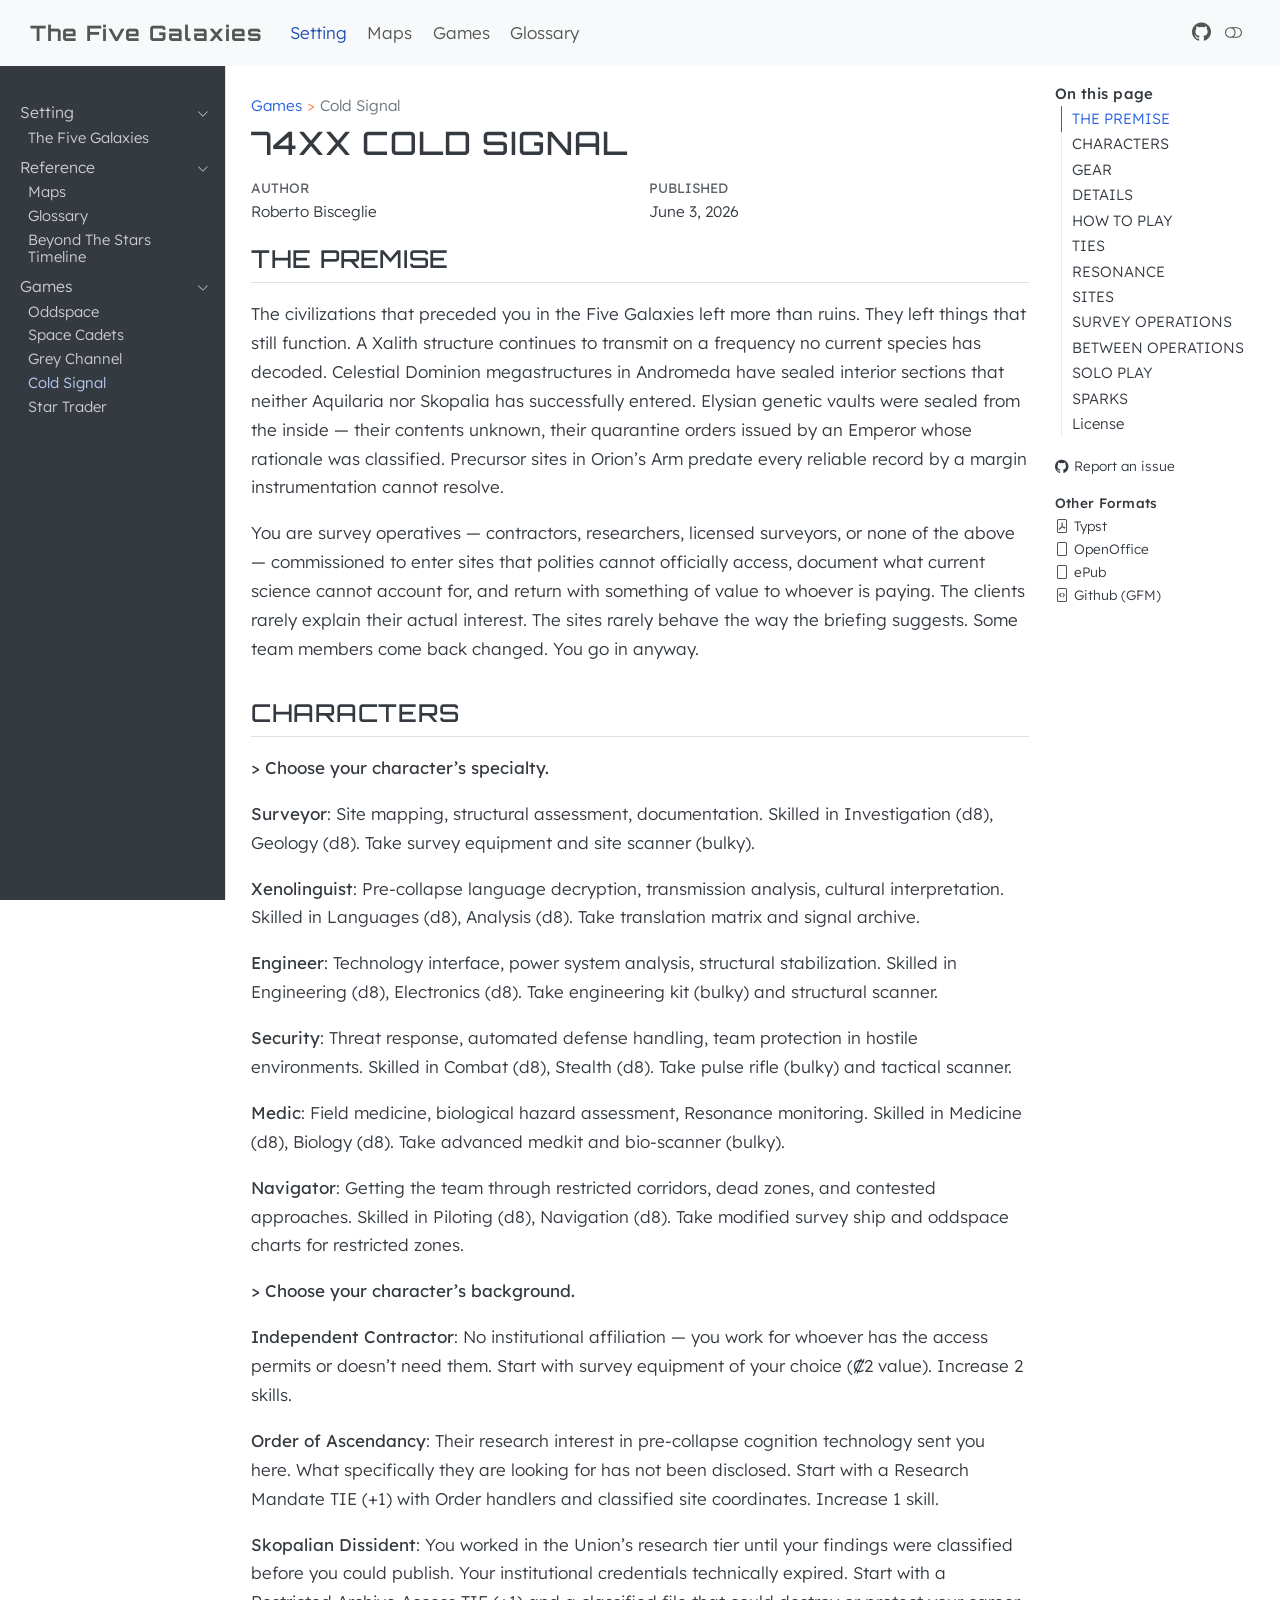
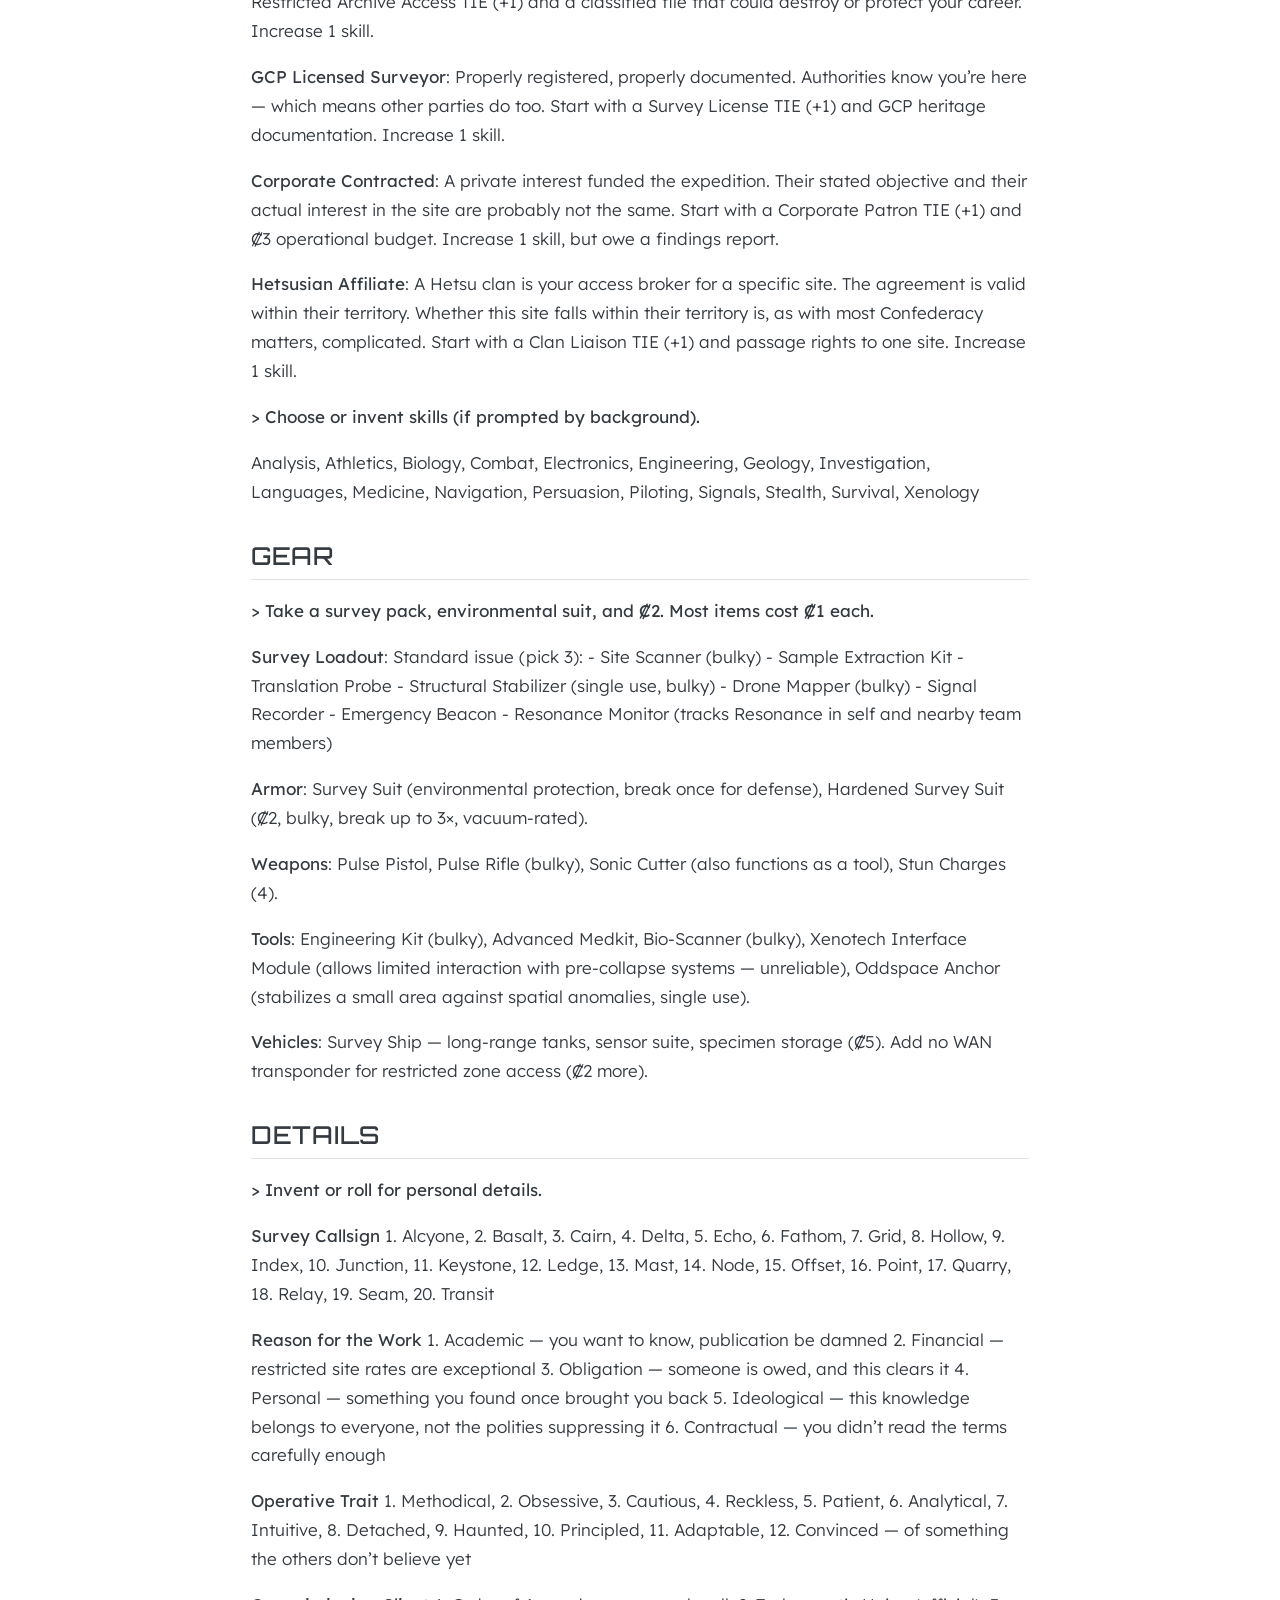
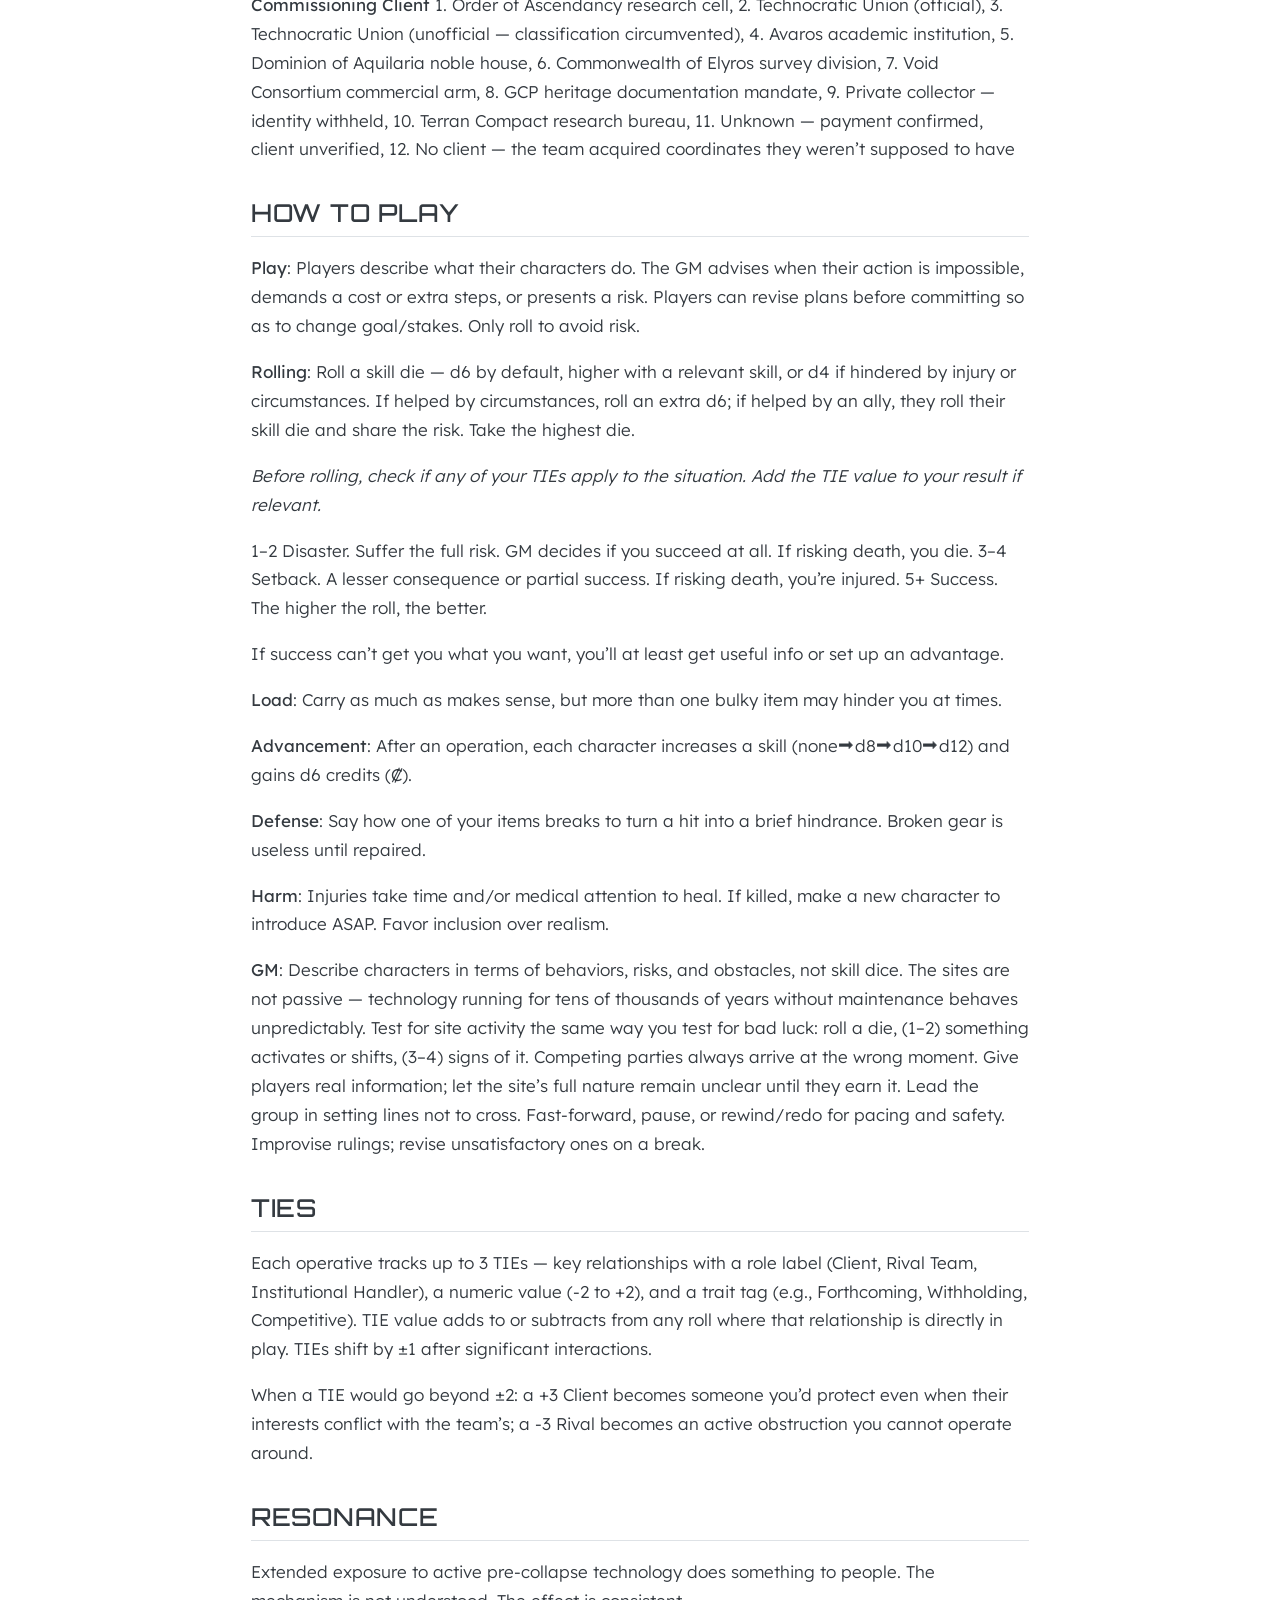
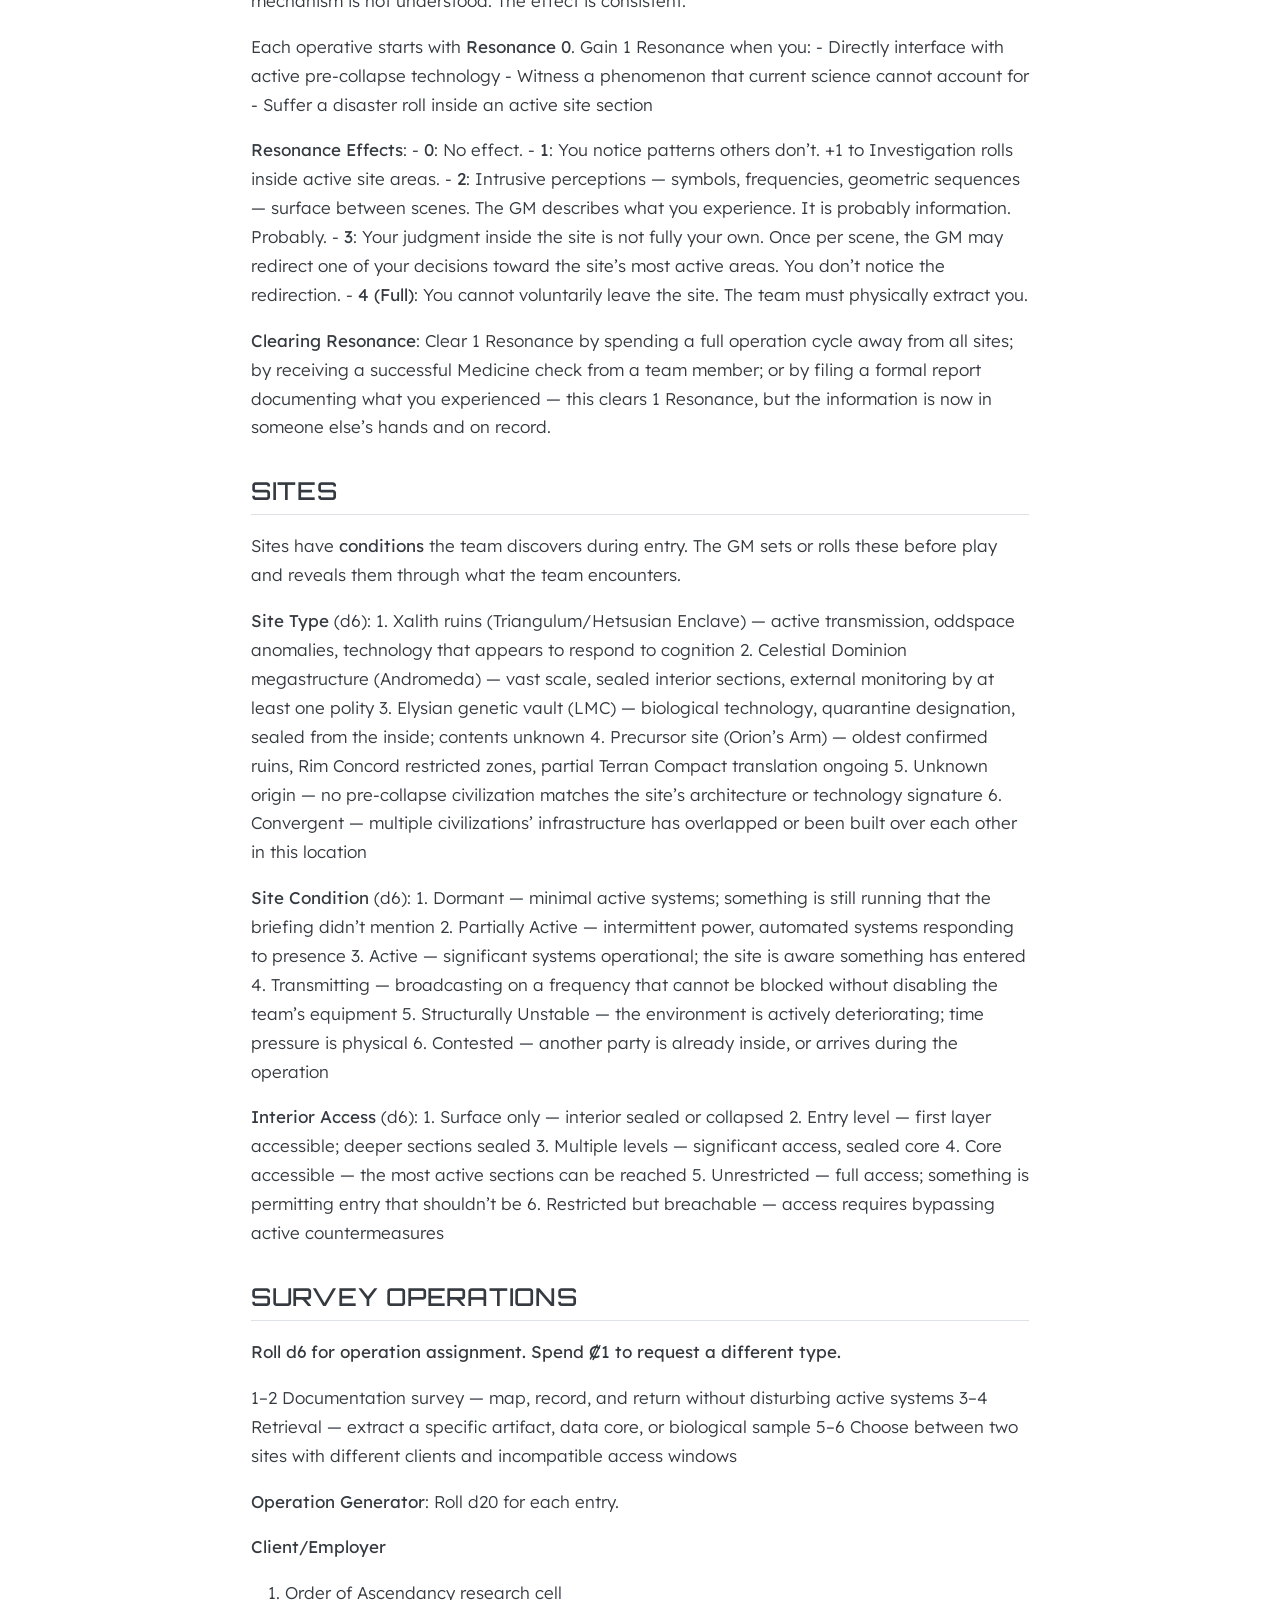
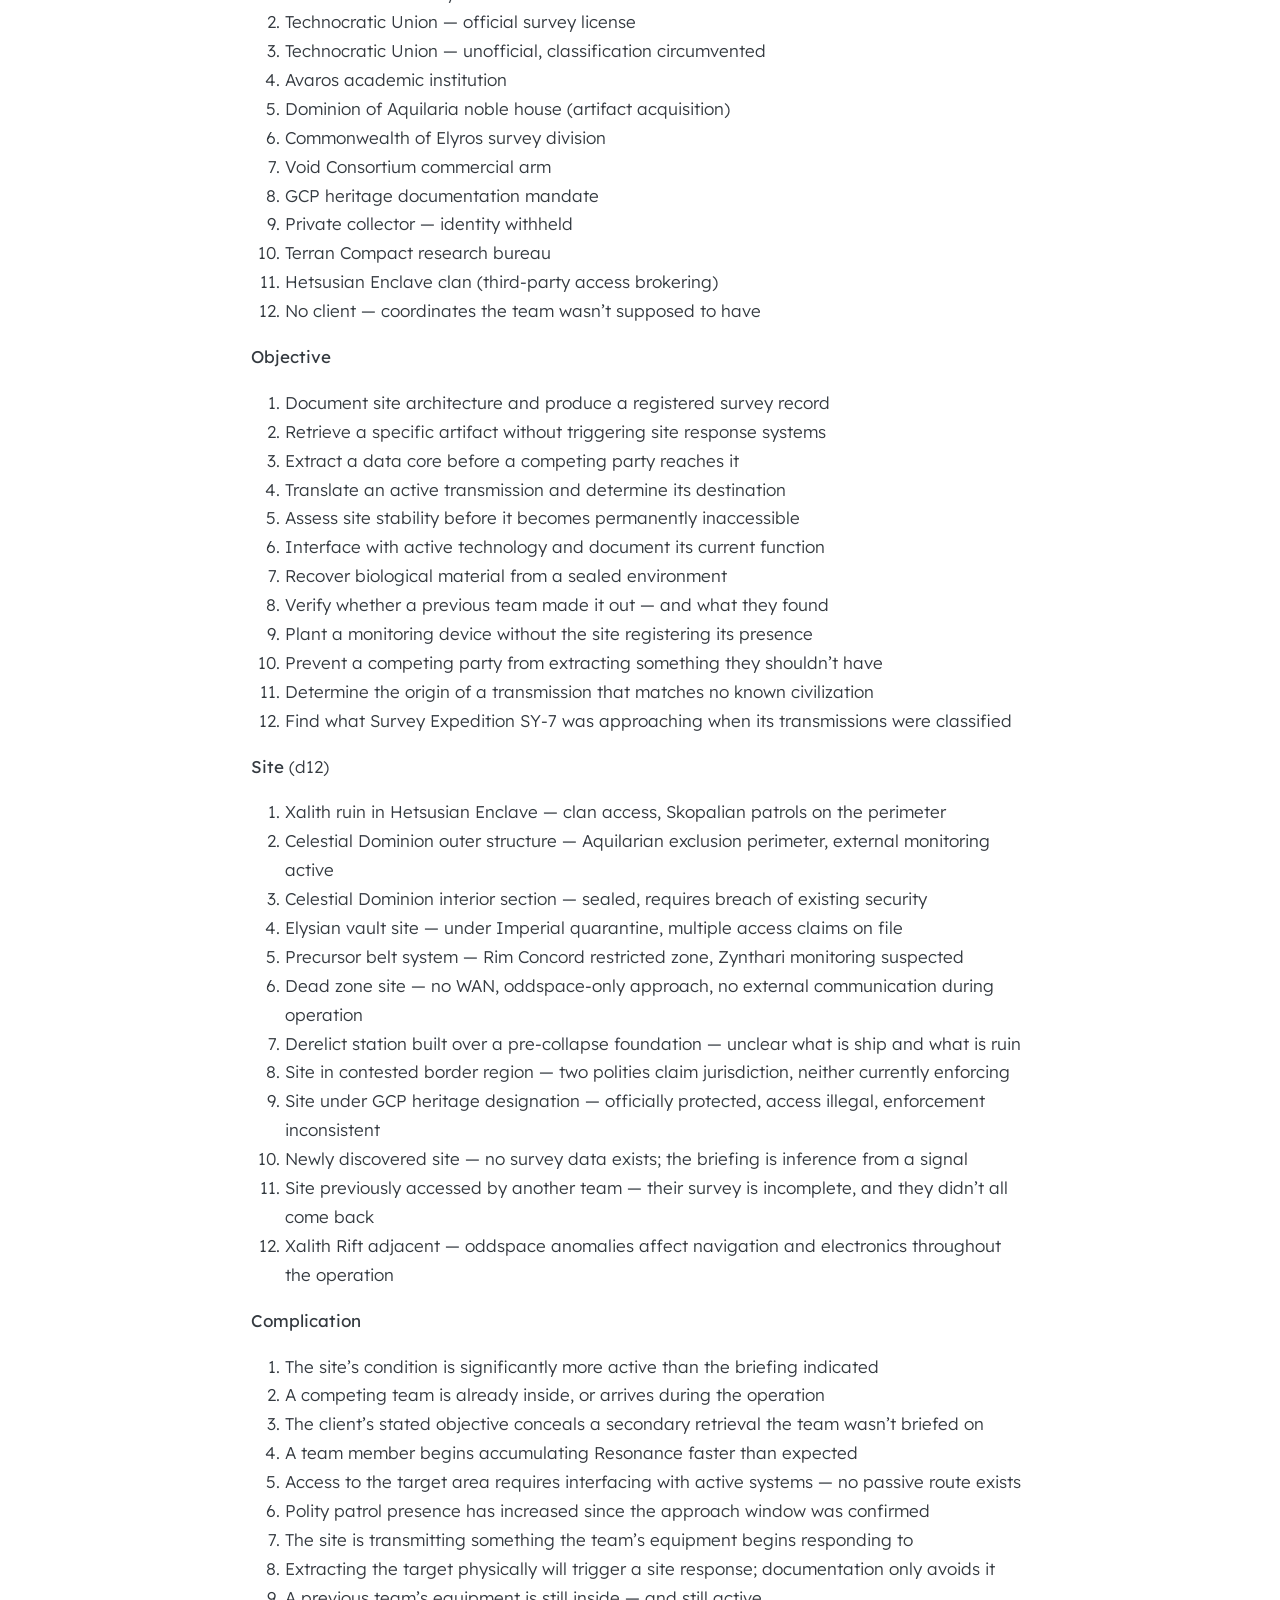
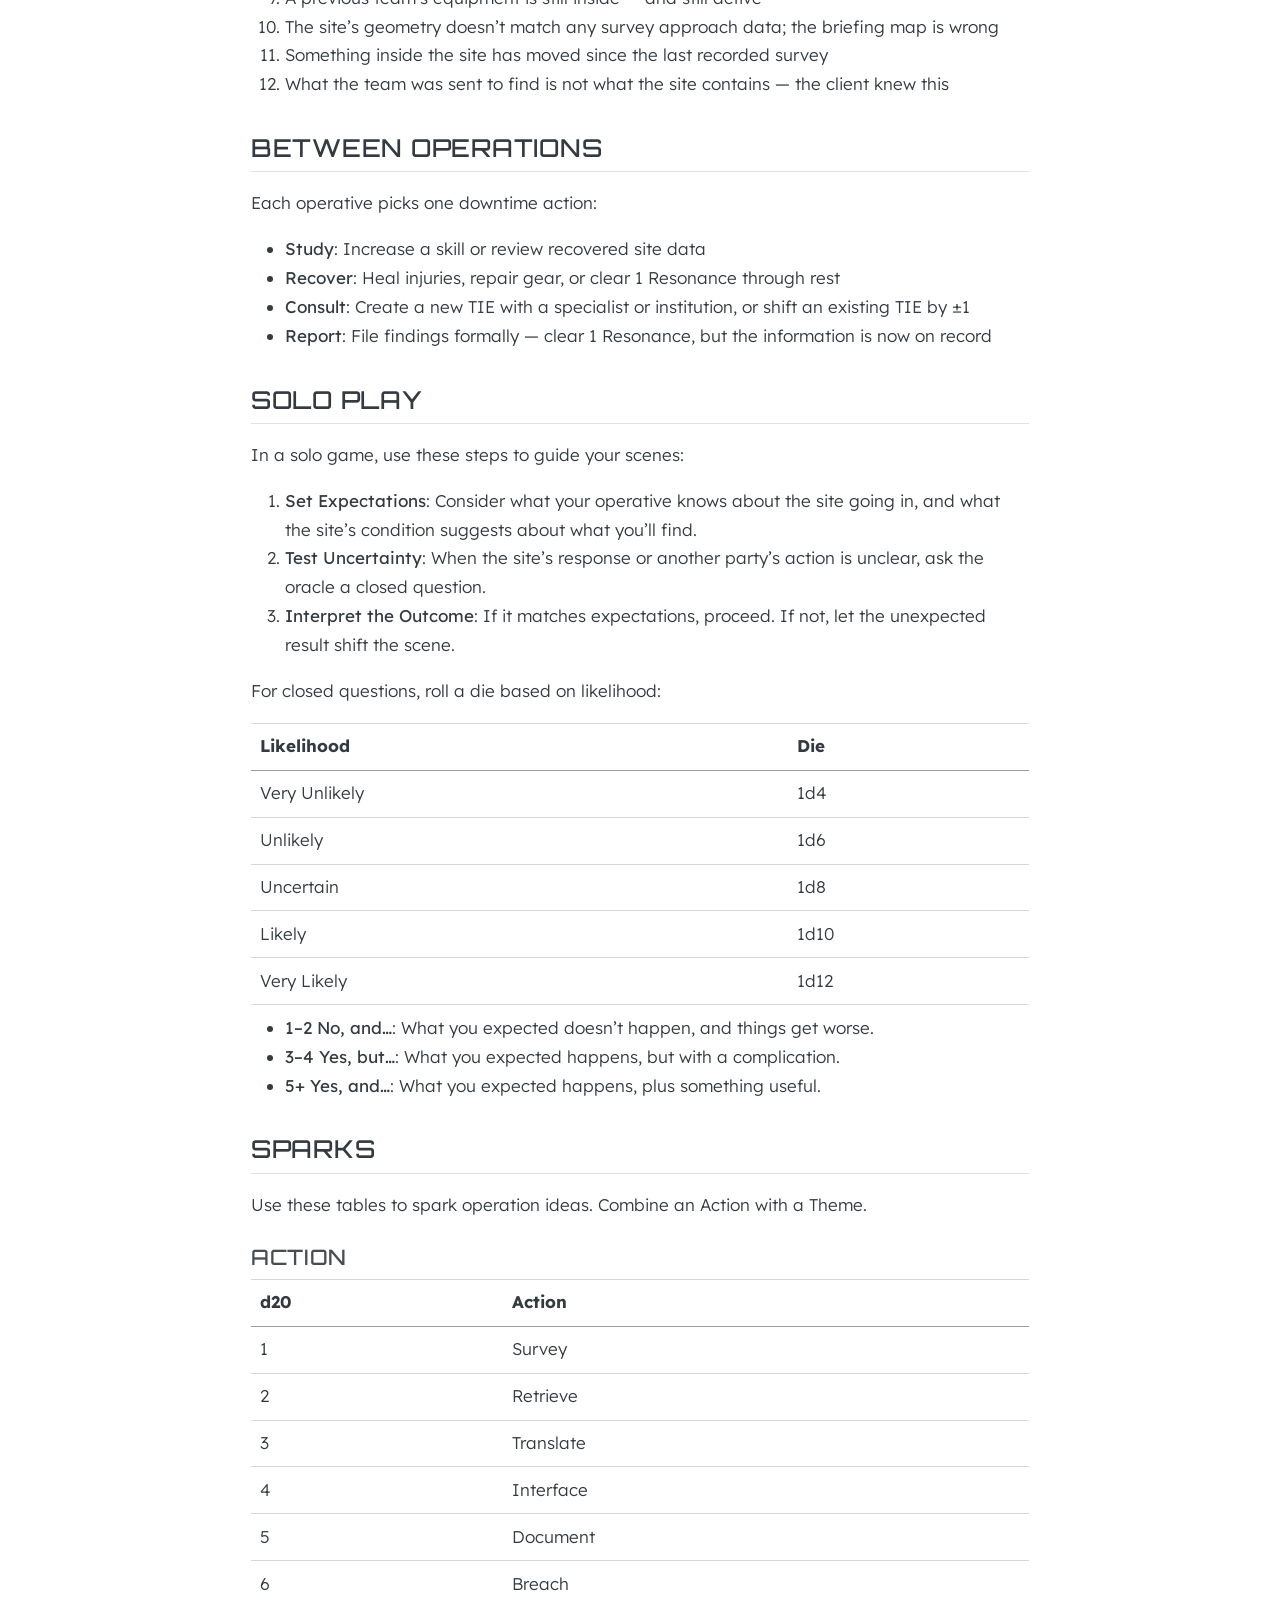
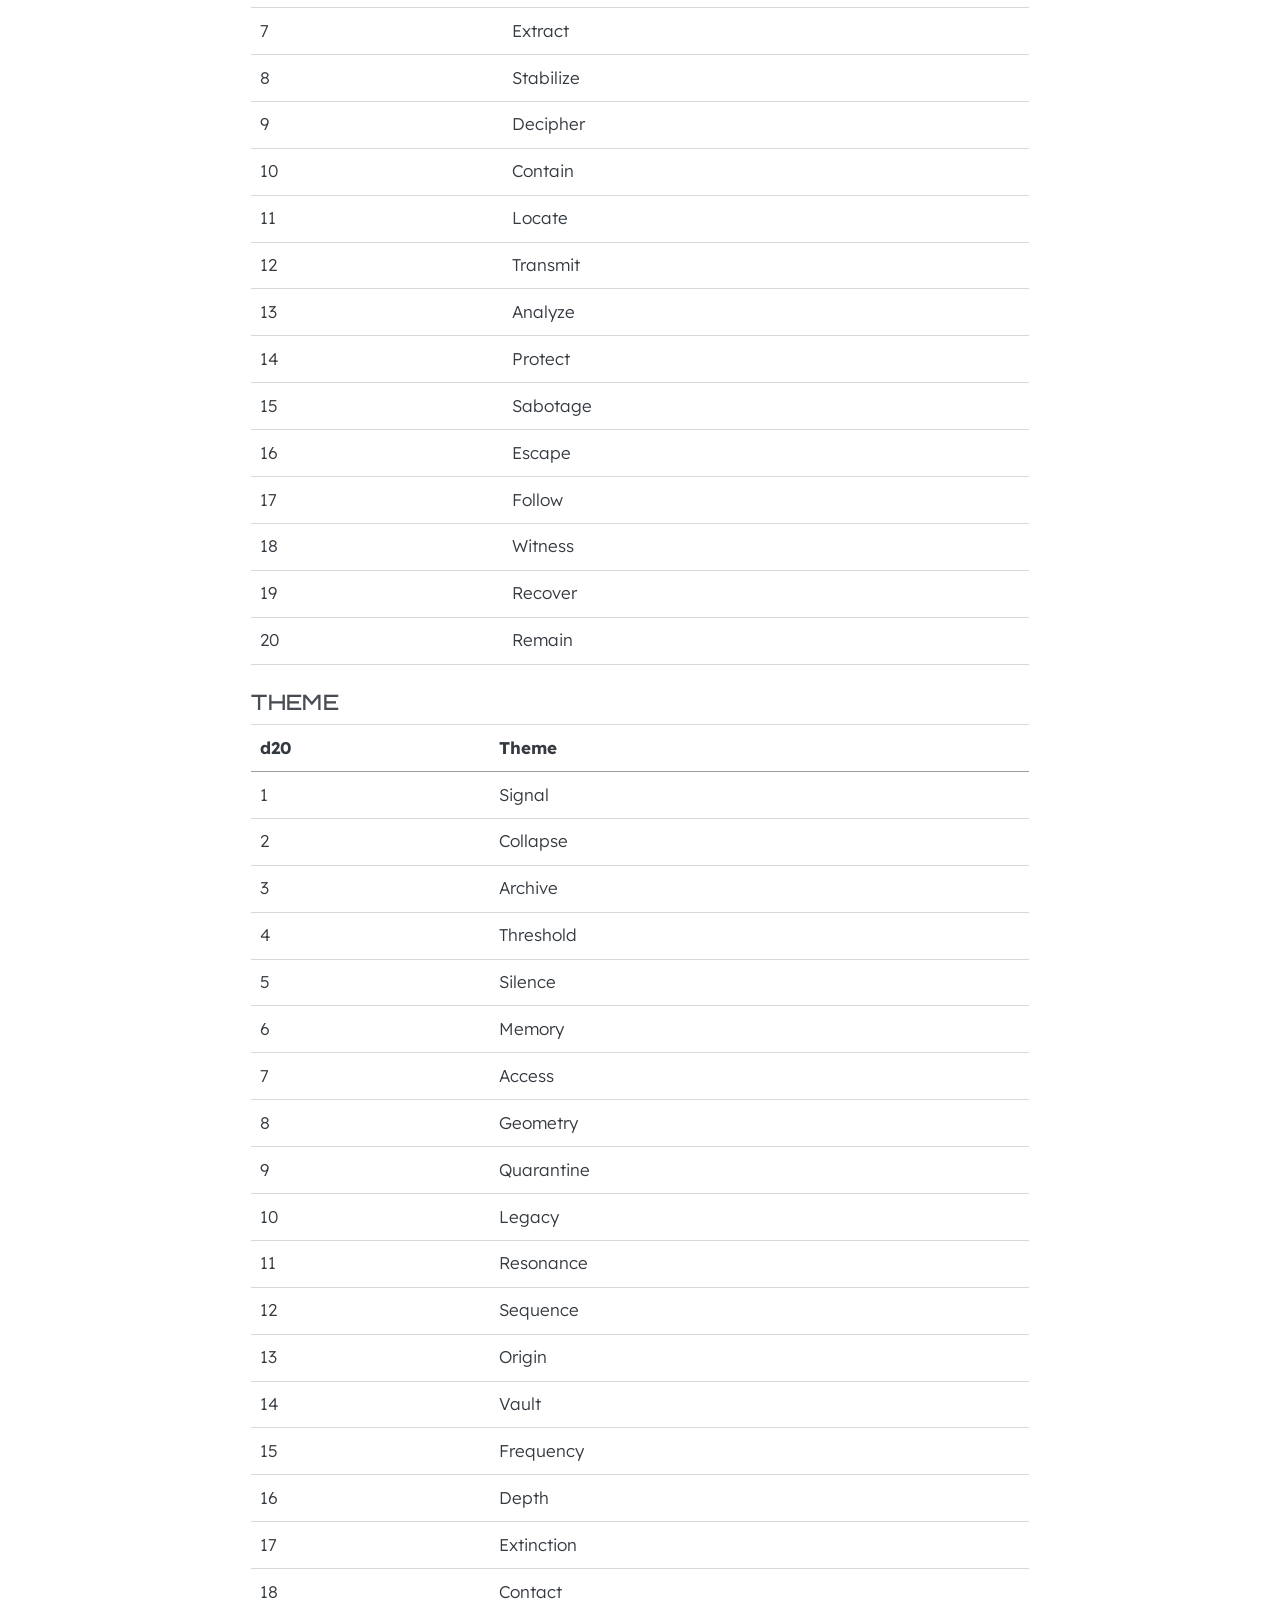
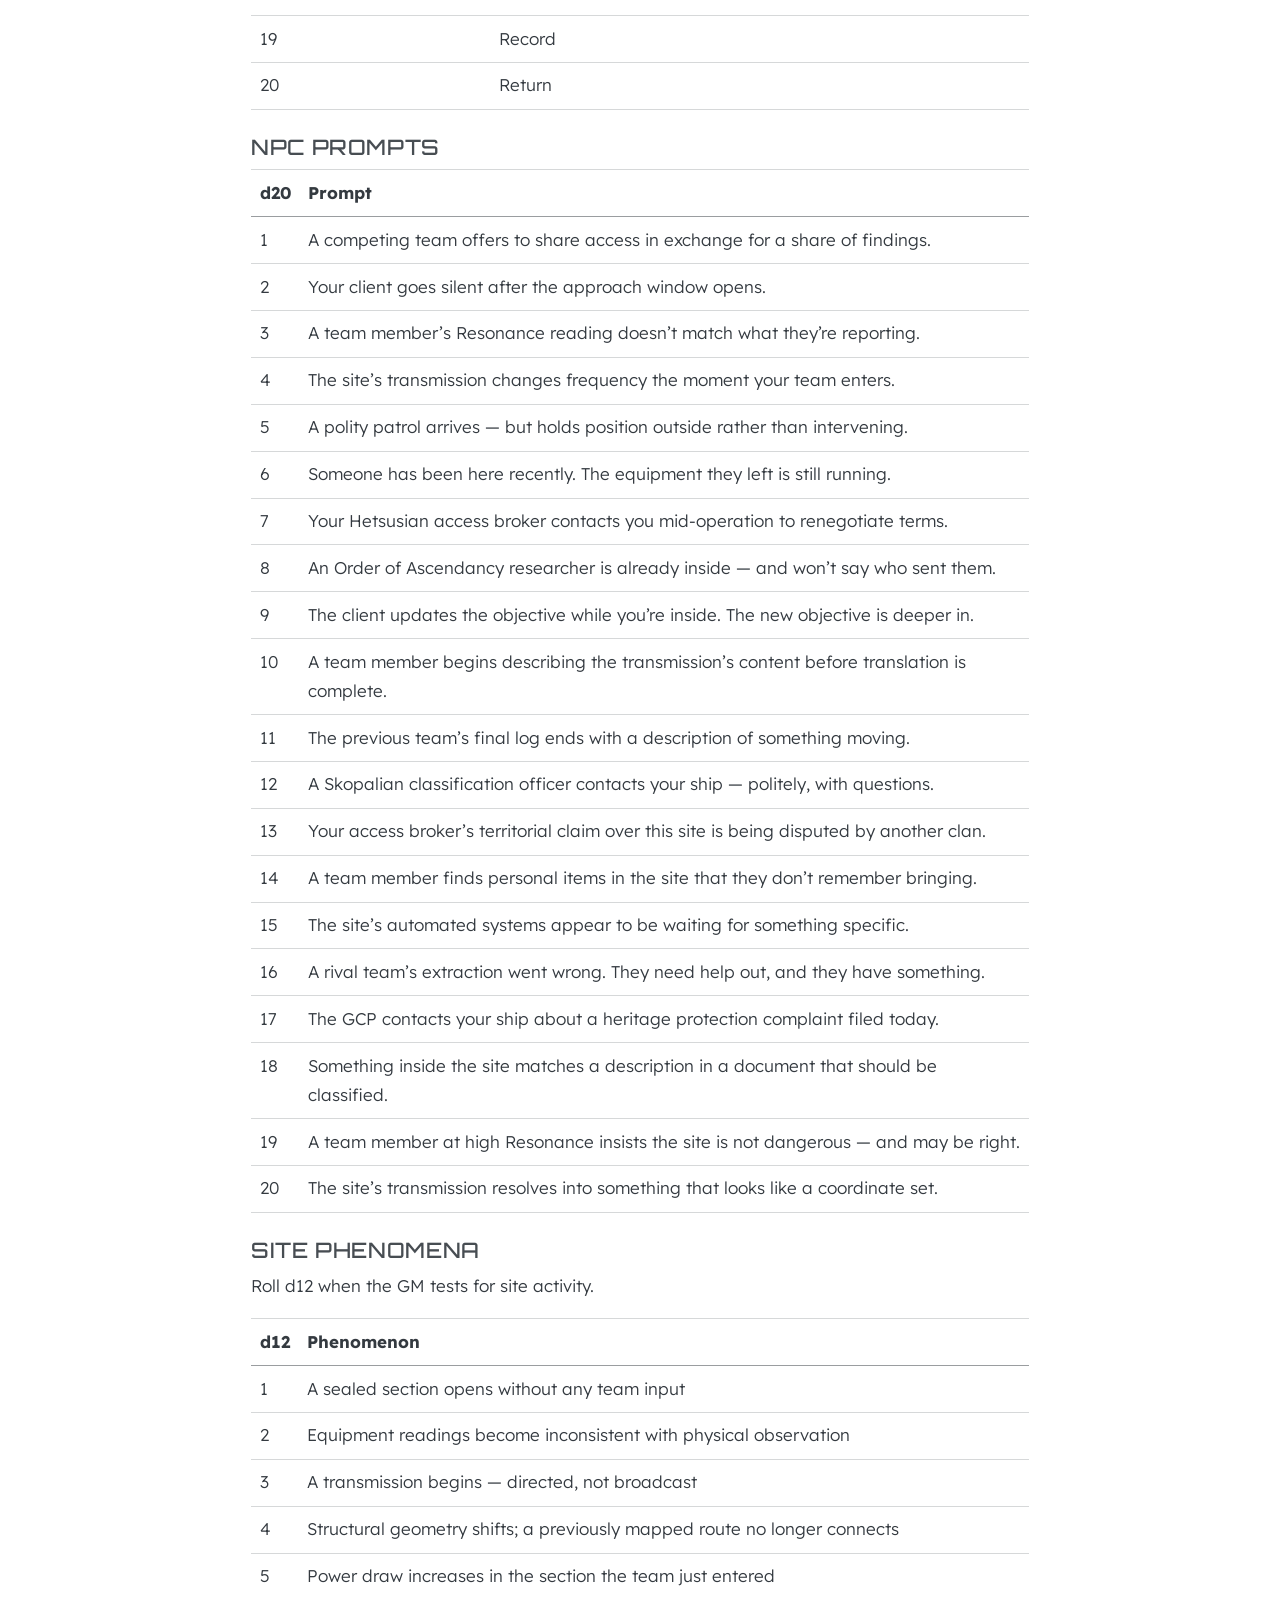
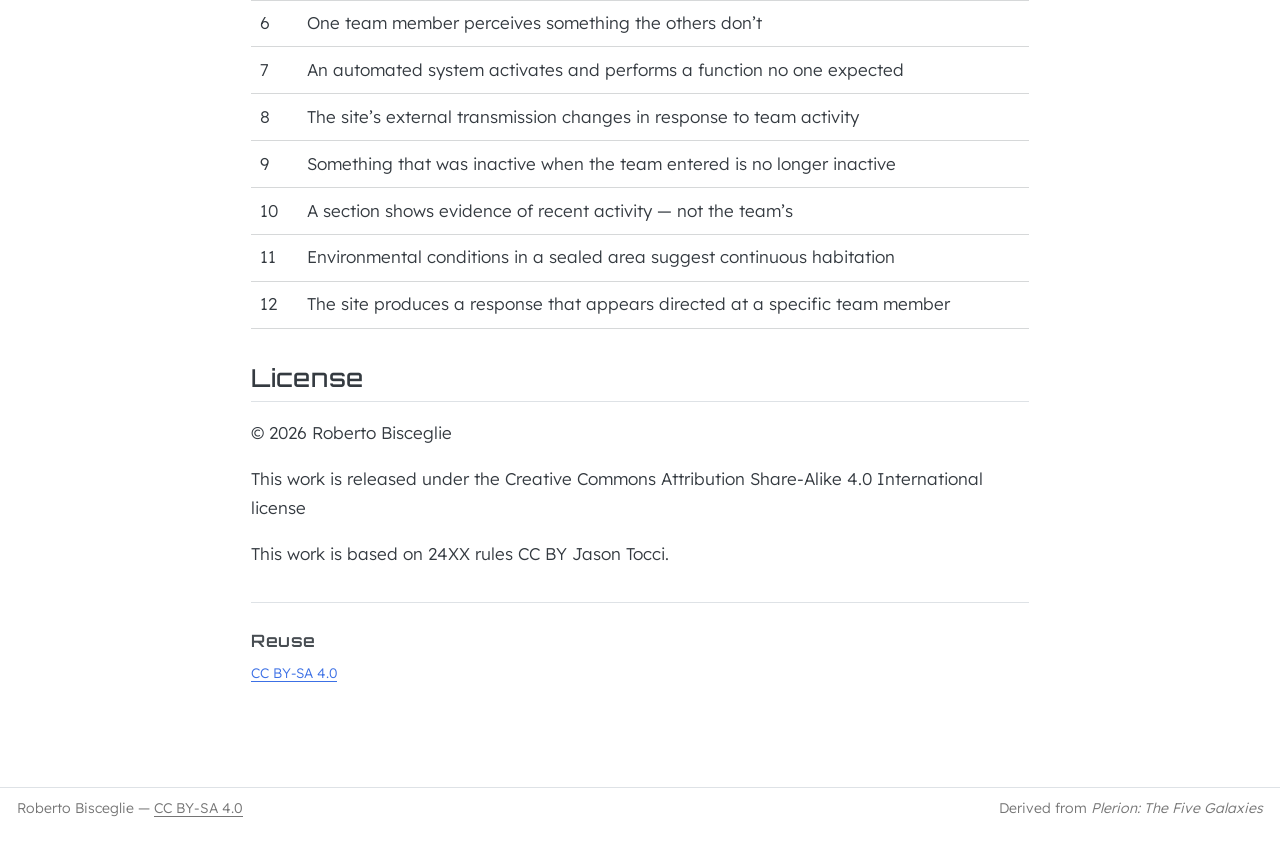
==== 74xx_cold_signal.html @ 9c4d6e53 "Built site for gh-pages" ====
<!DOCTYPE html>
<html xmlns="http://www.w3.org/1999/xhtml" lang="en" xml:lang="en"><head>

<meta charset="utf-8">
<meta name="generator" content="quarto-1.9.38">

<meta name="viewport" content="width=device-width, initial-scale=1.0, user-scalable=yes">

<meta name="author" content="Roberto Bisceglie">
<meta name="dcterms.date" content="2026-06-03">

<title>74XX COLD SIGNAL – The Five Galaxies</title>
<style>
/* Default styles provided by pandoc.
** See https://pandoc.org/MANUAL.html#variables-for-html for config info.
*/
code{white-space: pre-wrap;}
span.smallcaps{font-variant: small-caps;}
div.columns{display: flex; gap: min(4vw, 1.5em);}
div.column{flex: auto; overflow-x: auto;}
div.hanging-indent{margin-left: 1.5em; text-indent: -1.5em;}
ul.task-list{list-style: none;}
ul.task-list li input[type="checkbox"] {
  width: 0.8em;
  margin: 0 0.8em 0.2em -1em; /* quarto-specific, see https://github.com/quarto-dev/quarto-cli/issues/4556 */ 
  vertical-align: middle;
}
</style>


<script src="site_libs/quarto-nav/quarto-nav.js"></script>
<script src="site_libs/quarto-nav/headroom.min.js"></script>
<script src="site_libs/clipboard/clipboard.min.js"></script>
<script src="site_libs/quarto-search/autocomplete.umd.js"></script>
<script src="site_libs/quarto-search/fuse.min.js"></script>
<script src="site_libs/quarto-search/quarto-search.js"></script>
<meta name="quarto:offset" content="./">
<script src="site_libs/quarto-html/quarto.js" type="module"></script>
<script src="site_libs/quarto-html/tabsets/tabsets.js" type="module"></script>
<script src="site_libs/quarto-html/popper.min.js"></script>
<script src="site_libs/quarto-html/tippy.umd.min.js"></script>
<script src="site_libs/quarto-html/anchor.min.js"></script>
<link href="site_libs/quarto-html/tippy.css" rel="stylesheet">
<link href="site_libs/quarto-html/quarto-syntax-highlighting-15634bcf2e68342d4ad2dfa704d543f6.css" rel="stylesheet" class="quarto-color-scheme" id="quarto-text-highlighting-styles">
<link href="site_libs/quarto-html/quarto-syntax-highlighting-dark-0a6b7249c26820e032cb0bd839ff02b1.css" rel="stylesheet" class="quarto-color-scheme quarto-color-alternate" id="quarto-text-highlighting-styles">
<link href="site_libs/quarto-html/quarto-syntax-highlighting-15634bcf2e68342d4ad2dfa704d543f6.css" rel="stylesheet" class="quarto-color-scheme-extra" id="quarto-text-highlighting-styles">
<script src="site_libs/bootstrap/bootstrap.min.js"></script>
<link href="site_libs/bootstrap/bootstrap-icons.css" rel="stylesheet">
<link href="site_libs/bootstrap/bootstrap-5b1c58e66ef74a4b994079585d538883.min.css" rel="stylesheet" append-hash="true" class="quarto-color-scheme" id="quarto-bootstrap" data-mode="light">
<link href="site_libs/bootstrap/bootstrap-dark-97cace2ba407a1d0b23a291a3ef258f9.min.css" rel="stylesheet" append-hash="true" class="quarto-color-scheme quarto-color-alternate" id="quarto-bootstrap" data-mode="dark">
<link href="site_libs/bootstrap/bootstrap-5b1c58e66ef74a4b994079585d538883.min.css" rel="stylesheet" append-hash="true" class="quarto-color-scheme-extra" id="quarto-bootstrap" data-mode="light">
<script id="quarto-search-options" type="application/json">{
  "location": "navbar",
  "copy-button": false,
  "collapse-after": 3,
  "panel-placement": "end",
  "type": "overlay",
  "limit": 50,
  "keyboard-shortcut": [
    "f",
    "/",
    "s"
  ],
  "show-item-context": false,
  "language": {
    "search-no-results-text": "No results",
    "search-matching-documents-text": "matching documents",
    "search-copy-link-title": "Copy link to search",
    "search-hide-matches-text": "Hide additional matches",
    "search-more-match-text": "more match in this document",
    "search-more-matches-text": "more matches in this document",
    "search-clear-button-title": "Clear",
    "search-text-placeholder": "",
    "search-detached-cancel-button-title": "Cancel",
    "search-submit-button-title": "Submit",
    "search-label": "Search"
  }
}</script>
<link rel="preconnect" href="https://fonts.googleapis.com">
<link rel="preconnect" href="https://fonts.gstatic.com" crossorigin="">
<link href="https://fonts.googleapis.com/css2?family=Lexend:wght@300;400;500&amp;family=Orbitron:wght@400;500;700;900&amp;display=swap" rel="stylesheet">


</head>

<body class="nav-sidebar docked nav-fixed quarto-light"><script id="quarto-html-before-body" type="application/javascript">
    const toggleBodyColorMode = (bsSheetEl) => {
      const mode = bsSheetEl.getAttribute("data-mode");
      const bodyEl = window.document.querySelector("body");
      if (mode === "dark") {
        bodyEl.classList.add("quarto-dark");
        bodyEl.classList.remove("quarto-light");
      } else {
        bodyEl.classList.add("quarto-light");
        bodyEl.classList.remove("quarto-dark");
      }
    }
    const toggleBodyColorPrimary = () => {
      const bsSheetEl = window.document.querySelector("link#quarto-bootstrap:not([rel=disabled-stylesheet])");
      if (bsSheetEl) {
        toggleBodyColorMode(bsSheetEl);
      }
    }
    const setColorSchemeToggle = (alternate) => {
      const toggles = window.document.querySelectorAll('.quarto-color-scheme-toggle');
      for (let i=0; i < toggles.length; i++) {
        const toggle = toggles[i];
        if (toggle) {
          if (alternate) {
            toggle.classList.add("alternate");
          } else {
            toggle.classList.remove("alternate");
          }
        }
      }
    };
    const toggleColorMode = (alternate) => {
      // Switch the stylesheets
      const primaryStylesheets = window.document.querySelectorAll('link.quarto-color-scheme:not(.quarto-color-alternate)');
      const alternateStylesheets = window.document.querySelectorAll('link.quarto-color-scheme.quarto-color-alternate');
      manageTransitions('#quarto-margin-sidebar .nav-link', false);
      if (alternate) {
        // note: dark is layered on light, we don't disable primary!
        enableStylesheet(alternateStylesheets);
        for (const sheetNode of alternateStylesheets) {
          if (sheetNode.id === "quarto-bootstrap") {
            toggleBodyColorMode(sheetNode);
          }
        }
      } else {
        disableStylesheet(alternateStylesheets);
        enableStylesheet(primaryStylesheets)
        toggleBodyColorPrimary();
      }
      manageTransitions('#quarto-margin-sidebar .nav-link', true);
      // Switch the toggles
      setColorSchemeToggle(alternate)
      // Hack to workaround the fact that safari doesn't
      // properly recolor the scrollbar when toggling (#1455)
      if (navigator.userAgent.indexOf('Safari') > 0 && navigator.userAgent.indexOf('Chrome') == -1) {
        manageTransitions("body", false);
        window.scrollTo(0, 1);
        setTimeout(() => {
          window.scrollTo(0, 0);
          manageTransitions("body", true);
        }, 40);
      }
    }
    const disableStylesheet = (stylesheets) => {
      for (let i=0; i < stylesheets.length; i++) {
        const stylesheet = stylesheets[i];
        stylesheet.rel = 'disabled-stylesheet';
      }
    }
    const enableStylesheet = (stylesheets) => {
      for (let i=0; i < stylesheets.length; i++) {
        const stylesheet = stylesheets[i];
        if(stylesheet.rel !== 'stylesheet') { // for Chrome, which will still FOUC without this check
          stylesheet.rel = 'stylesheet';
        }
      }
    }
    const manageTransitions = (selector, allowTransitions) => {
      const els = window.document.querySelectorAll(selector);
      for (let i=0; i < els.length; i++) {
        const el = els[i];
        if (allowTransitions) {
          el.classList.remove('notransition');
        } else {
          el.classList.add('notransition');
        }
      }
    }
    const isFileUrl = () => {
      return window.location.protocol === 'file:';
    }
    const hasAlternateSentinel = () => {
      let styleSentinel = getColorSchemeSentinel();
      if (styleSentinel !== null) {
        return styleSentinel === "alternate";
      } else {
        return false;
      }
    }
    const setStyleSentinel = (alternate) => {
      const value = alternate ? "alternate" : "default";
      if (!isFileUrl()) {
        window.localStorage.setItem("quarto-color-scheme", value);
      } else {
        localAlternateSentinel = value;
      }
    }
    const getColorSchemeSentinel = () => {
      if (!isFileUrl()) {
        const storageValue = window.localStorage.getItem("quarto-color-scheme");
        return storageValue != null ? storageValue : localAlternateSentinel;
      } else {
        return localAlternateSentinel;
      }
    }
    const toggleGiscusIfUsed = (isAlternate, darkModeDefault) => {
      const baseTheme = document.querySelector('#giscus-base-theme')?.value ?? 'light';
      const alternateTheme = document.querySelector('#giscus-alt-theme')?.value ?? 'dark';
      let newTheme = '';
      if(authorPrefersDark) {
        newTheme = isAlternate ? baseTheme : alternateTheme;
      } else {
        newTheme = isAlternate ? alternateTheme : baseTheme;
      }
      const changeGiscusTheme = () => {
        // From: https://github.com/giscus/giscus/issues/336
        const sendMessage = (message) => {
          const iframe = document.querySelector('iframe.giscus-frame');
          if (!iframe) return;
          iframe.contentWindow.postMessage({ giscus: message }, 'https://giscus.app');
        }
        sendMessage({
          setConfig: {
            theme: newTheme
          }
        });
      }
      const isGiscussLoaded = window.document.querySelector('iframe.giscus-frame') !== null;
      if (isGiscussLoaded) {
        changeGiscusTheme();
      }
    };
    const authorPrefersDark = false;
    const darkModeDefault = authorPrefersDark;
      document.querySelector('link#quarto-text-highlighting-styles.quarto-color-scheme-extra').rel = 'disabled-stylesheet';
      document.querySelector('link#quarto-bootstrap.quarto-color-scheme-extra').rel = 'disabled-stylesheet';
    let localAlternateSentinel = darkModeDefault ? 'alternate' : 'default';
    // Dark / light mode switch
    window.quartoToggleColorScheme = () => {
      // Read the current dark / light value
      let toAlternate = !hasAlternateSentinel();
      toggleColorMode(toAlternate);
      setStyleSentinel(toAlternate);
      toggleGiscusIfUsed(toAlternate, darkModeDefault);
      window.dispatchEvent(new Event('resize'));
    };
    // Switch to dark mode if need be
    if (hasAlternateSentinel()) {
      toggleColorMode(true);
    } else {
      toggleColorMode(false);
    }
  </script>

<div id="quarto-search-results"></div>
  <header id="quarto-header" class="headroom fixed-top">
    <nav class="navbar navbar-expand-lg " data-bs-theme="dark">
      <div class="navbar-container container-fluid">
      <div class="navbar-brand-container mx-auto">
    <a class="navbar-brand" href="./index.html">
    <span class="navbar-title">The Five Galaxies</span>
    </a>
  </div>
            <div id="quarto-search" class="" title="Search"></div>
          <button class="navbar-toggler" type="button" data-bs-toggle="collapse" data-bs-target="#navbarCollapse" aria-controls="navbarCollapse" role="menu" aria-expanded="false" aria-label="Toggle navigation" onclick="if (window.quartoToggleHeadroom) { window.quartoToggleHeadroom(); }">
  <span class="navbar-toggler-icon"></span>
</button>
          <div class="collapse navbar-collapse" id="navbarCollapse">
            <ul class="navbar-nav navbar-nav-scroll me-auto">
  <li class="nav-item">
    <a class="nav-link active" href="./setting/the_five_galaxies.html" aria-current="page"> 
<span class="menu-text">Setting</span></a>
  </li>  
  <li class="nav-item">
    <a class="nav-link" href="./maps.html"> 
<span class="menu-text">Maps</span></a>
  </li>  
  <li class="nav-item">
    <a class="nav-link" href="./74xx_oddspace.html"> 
<span class="menu-text">Games</span></a>
  </li>  
  <li class="nav-item">
    <a class="nav-link" href="./setting/GLOSSARY.html"> 
<span class="menu-text">Glossary</span></a>
  </li>  
</ul>
            <ul class="navbar-nav navbar-nav-scroll ms-auto">
  <li class="nav-item compact">
    <a class="nav-link" href="https://github.com/zeruhur/the_five_galaxies"> <i class="bi bi-github" role="img">
</i> 
<span class="menu-text"></span></a>
  </li>  
</ul>
          </div> <!-- /navcollapse -->
            <div class="quarto-navbar-tools">
  <a href="" class="quarto-color-scheme-toggle quarto-navigation-tool  px-1" onclick="window.quartoToggleColorScheme(); return false;" title="Toggle dark mode"><i class="bi"></i></a>
</div>
      </div> <!-- /container-fluid -->
    </nav>
  <nav class="quarto-secondary-nav">
    <div class="container-fluid d-flex">
      <button type="button" class="quarto-btn-toggle btn" data-bs-toggle="collapse" role="button" data-bs-target=".quarto-sidebar-collapse-item" aria-controls="quarto-sidebar" aria-expanded="false" aria-label="Toggle sidebar navigation" onclick="if (window.quartoToggleHeadroom) { window.quartoToggleHeadroom(); }">
        <i class="bi bi-layout-text-sidebar-reverse"></i>
      </button>
        <nav class="quarto-page-breadcrumbs" aria-label="breadcrumb"><ol class="breadcrumb"><li class="breadcrumb-item"><a href="./74xx_oddspace.html">Games</a></li><li class="breadcrumb-item"><a href="./74xx_cold_signal.html">Cold Signal</a></li></ol></nav>
        <a class="flex-grow-1" role="navigation" data-bs-toggle="collapse" data-bs-target=".quarto-sidebar-collapse-item" aria-controls="quarto-sidebar" aria-expanded="false" aria-label="Toggle sidebar navigation" onclick="if (window.quartoToggleHeadroom) { window.quartoToggleHeadroom(); }">      
        </a>
    </div>
  </nav>
</header>
<!-- content -->
<div id="quarto-content" class="quarto-container page-columns page-rows-contents page-layout-article page-navbar">
<!-- sidebar -->
  <nav id="quarto-sidebar" class="sidebar collapse collapse-horizontal quarto-sidebar-collapse-item sidebar-navigation docked overflow-auto">
    <div class="sidebar-menu-container"> 
    <ul class="list-unstyled mt-1">
        <li class="sidebar-item sidebar-item-section">
      <div class="sidebar-item-container"> 
            <a class="sidebar-item-text sidebar-link text-start" data-bs-toggle="collapse" data-bs-target="#quarto-sidebar-section-1" role="navigation" aria-expanded="true">
 <span class="menu-text">Setting</span></a>
          <a class="sidebar-item-toggle text-start" data-bs-toggle="collapse" data-bs-target="#quarto-sidebar-section-1" role="navigation" aria-expanded="true" aria-label="Toggle section">
            <i class="bi bi-chevron-right ms-2"></i>
          </a> 
      </div>
      <ul id="quarto-sidebar-section-1" class="collapse list-unstyled sidebar-section depth1 show">  
          <li class="sidebar-item">
  <div class="sidebar-item-container"> 
  <a href="./setting/the_five_galaxies.html" class="sidebar-item-text sidebar-link">
 <span class="menu-text">The Five Galaxies</span></a>
  </div>
</li>
      </ul>
  </li>
        <li class="sidebar-item sidebar-item-section">
      <div class="sidebar-item-container"> 
            <a class="sidebar-item-text sidebar-link text-start" data-bs-toggle="collapse" data-bs-target="#quarto-sidebar-section-2" role="navigation" aria-expanded="true">
 <span class="menu-text">Reference</span></a>
          <a class="sidebar-item-toggle text-start" data-bs-toggle="collapse" data-bs-target="#quarto-sidebar-section-2" role="navigation" aria-expanded="true" aria-label="Toggle section">
            <i class="bi bi-chevron-right ms-2"></i>
          </a> 
      </div>
      <ul id="quarto-sidebar-section-2" class="collapse list-unstyled sidebar-section depth1 show">  
          <li class="sidebar-item">
  <div class="sidebar-item-container"> 
  <a href="./maps.html" class="sidebar-item-text sidebar-link">
 <span class="menu-text">Maps</span></a>
  </div>
</li>
          <li class="sidebar-item">
  <div class="sidebar-item-container"> 
  <a href="./setting/GLOSSARY.html" class="sidebar-item-text sidebar-link">
 <span class="menu-text">Glossary</span></a>
  </div>
</li>
          <li class="sidebar-item">
  <div class="sidebar-item-container"> 
  <a href="./orion_timeline.html" class="sidebar-item-text sidebar-link">
 <span class="menu-text">Beyond The Stars Timeline</span></a>
  </div>
</li>
      </ul>
  </li>
        <li class="sidebar-item sidebar-item-section">
      <div class="sidebar-item-container"> 
            <a class="sidebar-item-text sidebar-link text-start" data-bs-toggle="collapse" data-bs-target="#quarto-sidebar-section-3" role="navigation" aria-expanded="true">
 <span class="menu-text">Games</span></a>
          <a class="sidebar-item-toggle text-start" data-bs-toggle="collapse" data-bs-target="#quarto-sidebar-section-3" role="navigation" aria-expanded="true" aria-label="Toggle section">
            <i class="bi bi-chevron-right ms-2"></i>
          </a> 
      </div>
      <ul id="quarto-sidebar-section-3" class="collapse list-unstyled sidebar-section depth1 show">  
          <li class="sidebar-item">
  <div class="sidebar-item-container"> 
  <a href="./74xx_oddspace.html" class="sidebar-item-text sidebar-link">
 <span class="menu-text">Oddspace</span></a>
  </div>
</li>
          <li class="sidebar-item">
  <div class="sidebar-item-container"> 
  <a href="./74xx_space_cadets.html" class="sidebar-item-text sidebar-link">
 <span class="menu-text">Space Cadets</span></a>
  </div>
</li>
          <li class="sidebar-item">
  <div class="sidebar-item-container"> 
  <a href="./74xx_grey_channel.html" class="sidebar-item-text sidebar-link">
 <span class="menu-text">Grey Channel</span></a>
  </div>
</li>
          <li class="sidebar-item">
  <div class="sidebar-item-container"> 
  <a href="./74xx_cold_signal.html" class="sidebar-item-text sidebar-link active">
 <span class="menu-text">Cold Signal</span></a>
  </div>
</li>
          <li class="sidebar-item">
  <div class="sidebar-item-container"> 
  <a href="./74xx_star_trader.html" class="sidebar-item-text sidebar-link">
 <span class="menu-text">Star Trader</span></a>
  </div>
</li>
      </ul>
  </li>
    </ul>
    </div>
</nav>
<div id="quarto-sidebar-glass" class="quarto-sidebar-collapse-item" data-bs-toggle="collapse" data-bs-target=".quarto-sidebar-collapse-item"></div>
<!-- margin-sidebar -->
    <div id="quarto-margin-sidebar" class="sidebar margin-sidebar">
        <nav id="TOC" role="doc-toc" class="toc-active">
    <h2 id="toc-title">On this page</h2>
   
  <ul>
  <li><a href="#the-premise" id="toc-the-premise" class="nav-link active" data-scroll-target="#the-premise">THE PREMISE</a></li>
  <li><a href="#characters" id="toc-characters" class="nav-link" data-scroll-target="#characters">CHARACTERS</a></li>
  <li><a href="#gear" id="toc-gear" class="nav-link" data-scroll-target="#gear">GEAR</a></li>
  <li><a href="#details" id="toc-details" class="nav-link" data-scroll-target="#details">DETAILS</a></li>
  <li><a href="#how-to-play" id="toc-how-to-play" class="nav-link" data-scroll-target="#how-to-play">HOW TO PLAY</a></li>
  <li><a href="#ties" id="toc-ties" class="nav-link" data-scroll-target="#ties">TIES</a></li>
  <li><a href="#resonance" id="toc-resonance" class="nav-link" data-scroll-target="#resonance">RESONANCE</a></li>
  <li><a href="#sites" id="toc-sites" class="nav-link" data-scroll-target="#sites">SITES</a></li>
  <li><a href="#survey-operations" id="toc-survey-operations" class="nav-link" data-scroll-target="#survey-operations">SURVEY OPERATIONS</a></li>
  <li><a href="#between-operations" id="toc-between-operations" class="nav-link" data-scroll-target="#between-operations">BETWEEN OPERATIONS</a></li>
  <li><a href="#solo-play" id="toc-solo-play" class="nav-link" data-scroll-target="#solo-play">SOLO PLAY</a></li>
  <li><a href="#sparks" id="toc-sparks" class="nav-link" data-scroll-target="#sparks">SPARKS</a></li>
  <li><a href="#license" id="toc-license" class="nav-link" data-scroll-target="#license">License</a></li>
  </ul>
<div class="toc-actions"><ul><li><a href="https://github.com/zeruhur/the_five_galaxies/issues/new" class="toc-action"><i class="bi bi-github"></i>Report an issue</a></li></ul></div><div class="quarto-alternate-formats"><h2>Other Formats</h2><ul><li><a href="74xx_cold_signal.pdf"><i class="bi bi-file-pdf"></i>Typst</a></li><li><a href="74xx_cold_signal.odt"><i class="bi bi-file"></i>OpenOffice</a></li><li><a href="74xx_cold_signal.epub"><i class="bi bi-file"></i>ePub</a></li><li><a href="74xx_cold_signal-gfm.md"><i class="bi bi-file-code"></i>Github (GFM)</a></li></ul></div></nav>
    </div>
<!-- main -->
<main class="content" id="quarto-document-content">


<header id="title-block-header" class="quarto-title-block default"><nav class="quarto-page-breadcrumbs quarto-title-breadcrumbs d-none d-lg-block" aria-label="breadcrumb"><ol class="breadcrumb"><li class="breadcrumb-item"><a href="./74xx_oddspace.html">Games</a></li><li class="breadcrumb-item"><a href="./74xx_cold_signal.html">Cold Signal</a></li></ol></nav>
<div class="quarto-title">
<h1 class="title">74XX COLD SIGNAL</h1>
</div>



<div class="quarto-title-meta">

    <div>
    <div class="quarto-title-meta-heading">Author</div>
    <div class="quarto-title-meta-contents">
             <p>Roberto Bisceglie </p>
          </div>
  </div>
    
    <div>
    <div class="quarto-title-meta-heading">Published</div>
    <div class="quarto-title-meta-contents">
      <p class="date">June 3, 2026</p>
    </div>
  </div>
  
    
  </div>
  


</header>


<section id="the-premise" class="level2">
<h2 class="anchored" data-anchor-id="the-premise">THE PREMISE</h2>
<p>The civilizations that preceded you in the Five Galaxies left more than ruins. They left things that still function. A Xalith structure continues to transmit on a frequency no current species has decoded. Celestial Dominion megastructures in Andromeda have sealed interior sections that neither Aquilaria nor Skopalia has successfully entered. Elysian genetic vaults were sealed from the inside — their contents unknown, their quarantine orders issued by an Emperor whose rationale was classified. Precursor sites in Orion’s Arm predate every reliable record by a margin instrumentation cannot resolve.</p>
<p>You are survey operatives — contractors, researchers, licensed surveyors, or none of the above — commissioned to enter sites that polities cannot officially access, document what current science cannot account for, and return with something of value to whoever is paying. The clients rarely explain their actual interest. The sites rarely behave the way the briefing suggests. Some team members come back changed. You go in anyway.</p>
</section>
<section id="characters" class="level2">
<h2 class="anchored" data-anchor-id="characters">CHARACTERS</h2>
<p><strong>&gt; Choose your character’s specialty.</strong></p>
<p><strong>Surveyor</strong>: Site mapping, structural assessment, documentation. Skilled in Investigation (d8), Geology (d8). Take survey equipment and site scanner (bulky).</p>
<p><strong>Xenolinguist</strong>: Pre-collapse language decryption, transmission analysis, cultural interpretation. Skilled in Languages (d8), Analysis (d8). Take translation matrix and signal archive.</p>
<p><strong>Engineer</strong>: Technology interface, power system analysis, structural stabilization. Skilled in Engineering (d8), Electronics (d8). Take engineering kit (bulky) and structural scanner.</p>
<p><strong>Security</strong>: Threat response, automated defense handling, team protection in hostile environments. Skilled in Combat (d8), Stealth (d8). Take pulse rifle (bulky) and tactical scanner.</p>
<p><strong>Medic</strong>: Field medicine, biological hazard assessment, Resonance monitoring. Skilled in Medicine (d8), Biology (d8). Take advanced medkit and bio-scanner (bulky).</p>
<p><strong>Navigator</strong>: Getting the team through restricted corridors, dead zones, and contested approaches. Skilled in Piloting (d8), Navigation (d8). Take modified survey ship and oddspace charts for restricted zones.</p>
<p><strong>&gt; Choose your character’s background.</strong></p>
<p><strong>Independent Contractor</strong>: No institutional affiliation — you work for whoever has the access permits or doesn’t need them. Start with survey equipment of your choice (₡2 value). Increase 2 skills.</p>
<p><strong>Order of Ascendancy</strong>: Their research interest in pre-collapse cognition technology sent you here. What specifically they are looking for has not been disclosed. Start with a Research Mandate TIE (+1) with Order handlers and classified site coordinates. Increase 1 skill.</p>
<p><strong>Skopalian Dissident</strong>: You worked in the Union’s research tier until your findings were classified before you could publish. Your institutional credentials technically expired. Start with a Restricted Archive Access TIE (+1) and a classified file that could destroy or protect your career. Increase 1 skill.</p>
<p><strong>GCP Licensed Surveyor</strong>: Properly registered, properly documented. Authorities know you’re here — which means other parties do too. Start with a Survey License TIE (+1) and GCP heritage documentation. Increase 1 skill.</p>
<p><strong>Corporate Contracted</strong>: A private interest funded the expedition. Their stated objective and their actual interest in the site are probably not the same. Start with a Corporate Patron TIE (+1) and ₡3 operational budget. Increase 1 skill, but owe a findings report.</p>
<p><strong>Hetsusian Affiliate</strong>: A Hetsu clan is your access broker for a specific site. The agreement is valid within their territory. Whether this site falls within their territory is, as with most Confederacy matters, complicated. Start with a Clan Liaison TIE (+1) and passage rights to one site. Increase 1 skill.</p>
<p><strong>&gt; Choose or invent skills (if prompted by background).</strong></p>
<p>Analysis, Athletics, Biology, Combat, Electronics, Engineering, Geology, Investigation, Languages, Medicine, Navigation, Persuasion, Piloting, Signals, Stealth, Survival, Xenology</p>
</section>
<section id="gear" class="level2">
<h2 class="anchored" data-anchor-id="gear">GEAR</h2>
<p><strong>&gt; Take a survey pack, environmental suit, and ₡2. Most items cost ₡1 each.</strong></p>
<p><strong>Survey Loadout</strong>: Standard issue (pick 3): - Site Scanner (bulky) - Sample Extraction Kit - Translation Probe - Structural Stabilizer (single use, bulky) - Drone Mapper (bulky) - Signal Recorder - Emergency Beacon - Resonance Monitor (tracks Resonance in self and nearby team members)</p>
<p><strong>Armor</strong>: Survey Suit (environmental protection, break once for defense), Hardened Survey Suit (₡2, bulky, break up to 3×, vacuum-rated).</p>
<p><strong>Weapons</strong>: Pulse Pistol, Pulse Rifle (bulky), Sonic Cutter (also functions as a tool), Stun Charges (4).</p>
<p><strong>Tools</strong>: Engineering Kit (bulky), Advanced Medkit, Bio-Scanner (bulky), Xenotech Interface Module (allows limited interaction with pre-collapse systems — unreliable), Oddspace Anchor (stabilizes a small area against spatial anomalies, single use).</p>
<p><strong>Vehicles</strong>: Survey Ship — long-range tanks, sensor suite, specimen storage (₡5). Add no WAN transponder for restricted zone access (₡2 more).</p>
</section>
<section id="details" class="level2">
<h2 class="anchored" data-anchor-id="details">DETAILS</h2>
<p><strong>&gt; Invent or roll for personal details.</strong></p>
<p><strong>Survey Callsign</strong> 1. Alcyone, 2. Basalt, 3. Cairn, 4. Delta, 5. Echo, 6. Fathom, 7. Grid, 8. Hollow, 9. Index, 10. Junction, 11. Keystone, 12. Ledge, 13. Mast, 14. Node, 15. Offset, 16. Point, 17. Quarry, 18. Relay, 19. Seam, 20. Transit</p>
<p><strong>Reason for the Work</strong> 1. Academic — you want to know, publication be damned 2. Financial — restricted site rates are exceptional 3. Obligation — someone is owed, and this clears it 4. Personal — something you found once brought you back 5. Ideological — this knowledge belongs to everyone, not the polities suppressing it 6. Contractual — you didn’t read the terms carefully enough</p>
<p><strong>Operative Trait</strong> 1. Methodical, 2. Obsessive, 3. Cautious, 4. Reckless, 5. Patient, 6. Analytical, 7. Intuitive, 8. Detached, 9. Haunted, 10. Principled, 11. Adaptable, 12. Convinced — of something the others don’t believe yet</p>
<p><strong>Commissioning Client</strong> 1. Order of Ascendancy research cell, 2. Technocratic Union (official), 3. Technocratic Union (unofficial — classification circumvented), 4. Avaros academic institution, 5. Dominion of Aquilaria noble house, 6. Commonwealth of Elyros survey division, 7. Void Consortium commercial arm, 8. GCP heritage documentation mandate, 9. Private collector — identity withheld, 10. Terran Compact research bureau, 11. Unknown — payment confirmed, client unverified, 12. No client — the team acquired coordinates they weren’t supposed to have</p>
</section>
<section id="how-to-play" class="level2">
<h2 class="anchored" data-anchor-id="how-to-play">HOW TO PLAY</h2>
<p><strong>Play</strong>: Players describe what their characters do. The GM advises when their action is impossible, demands a cost or extra steps, or presents a risk. Players can revise plans before committing so as to change goal/stakes. Only roll to avoid risk.</p>
<p><strong>Rolling</strong>: Roll a skill die — d6 by default, higher with a relevant skill, or d4 if hindered by injury or circumstances. If helped by circumstances, roll an extra d6; if helped by an ally, they roll their skill die and share the risk. Take the highest die.</p>
<p><em>Before rolling, check if any of your TIEs apply to the situation. Add the TIE value to your result if relevant.</em></p>
<p>1–2 Disaster. Suffer the full risk. GM decides if you succeed at all. If risking death, you die. 3–4 Setback. A lesser consequence or partial success. If risking death, you’re injured. 5+ Success. The higher the roll, the better.</p>
<p>If success can’t get you what you want, you’ll at least get useful info or set up an advantage.</p>
<p><strong>Load</strong>: Carry as much as makes sense, but more than one bulky item may hinder you at times.</p>
<p><strong>Advancement</strong>: After an operation, each character increases a skill (none⮕d8⮕d10⮕d12) and gains d6 credits (₡).</p>
<p><strong>Defense</strong>: Say how one of your items breaks to turn a hit into a brief hindrance. Broken gear is useless until repaired.</p>
<p><strong>Harm</strong>: Injuries take time and/or medical attention to heal. If killed, make a new character to introduce ASAP. Favor inclusion over realism.</p>
<p><strong>GM</strong>: Describe characters in terms of behaviors, risks, and obstacles, not skill dice. The sites are not passive — technology running for tens of thousands of years without maintenance behaves unpredictably. Test for site activity the same way you test for bad luck: roll a die, (1–2) something activates or shifts, (3–4) signs of it. Competing parties always arrive at the wrong moment. Give players real information; let the site’s full nature remain unclear until they earn it. Lead the group in setting lines not to cross. Fast-forward, pause, or rewind/redo for pacing and safety. Improvise rulings; revise unsatisfactory ones on a break.</p>
</section>
<section id="ties" class="level2">
<h2 class="anchored" data-anchor-id="ties">TIES</h2>
<p>Each operative tracks up to 3 TIEs — key relationships with a role label (Client, Rival Team, Institutional Handler), a numeric value (-2 to +2), and a trait tag (e.g., Forthcoming, Withholding, Competitive). TIE value adds to or subtracts from any roll where that relationship is directly in play. TIEs shift by ±1 after significant interactions.</p>
<p>When a TIE would go beyond ±2: a +3 Client becomes someone you’d protect even when their interests conflict with the team’s; a -3 Rival becomes an active obstruction you cannot operate around.</p>
</section>
<section id="resonance" class="level2">
<h2 class="anchored" data-anchor-id="resonance">RESONANCE</h2>
<p>Extended exposure to active pre-collapse technology does something to people. The mechanism is not understood. The effect is consistent.</p>
<p>Each operative starts with <strong>Resonance 0</strong>. Gain 1 Resonance when you: - Directly interface with active pre-collapse technology - Witness a phenomenon that current science cannot account for - Suffer a disaster roll inside an active site section</p>
<p><strong>Resonance Effects</strong>: - <strong>0</strong>: No effect. - <strong>1</strong>: You notice patterns others don’t. +1 to Investigation rolls inside active site areas. - <strong>2</strong>: Intrusive perceptions — symbols, frequencies, geometric sequences — surface between scenes. The GM describes what you experience. It is probably information. Probably. - <strong>3</strong>: Your judgment inside the site is not fully your own. Once per scene, the GM may redirect one of your decisions toward the site’s most active areas. You don’t notice the redirection. - <strong>4 (Full)</strong>: You cannot voluntarily leave the site. The team must physically extract you.</p>
<p><strong>Clearing Resonance</strong>: Clear 1 Resonance by spending a full operation cycle away from all sites; by receiving a successful Medicine check from a team member; or by filing a formal report documenting what you experienced — this clears 1 Resonance, but the information is now in someone else’s hands and on record.</p>
</section>
<section id="sites" class="level2">
<h2 class="anchored" data-anchor-id="sites">SITES</h2>
<p>Sites have <strong>conditions</strong> the team discovers during entry. The GM sets or rolls these before play and reveals them through what the team encounters.</p>
<p><strong>Site Type</strong> (d6): 1. Xalith ruins (Triangulum/Hetsusian Enclave) — active transmission, oddspace anomalies, technology that appears to respond to cognition 2. Celestial Dominion megastructure (Andromeda) — vast scale, sealed interior sections, external monitoring by at least one polity 3. Elysian genetic vault (LMC) — biological technology, quarantine designation, sealed from the inside; contents unknown 4. Precursor site (Orion’s Arm) — oldest confirmed ruins, Rim Concord restricted zones, partial Terran Compact translation ongoing 5. Unknown origin — no pre-collapse civilization matches the site’s architecture or technology signature 6. Convergent — multiple civilizations’ infrastructure has overlapped or been built over each other in this location</p>
<p><strong>Site Condition</strong> (d6): 1. Dormant — minimal active systems; something is still running that the briefing didn’t mention 2. Partially Active — intermittent power, automated systems responding to presence 3. Active — significant systems operational; the site is aware something has entered 4. Transmitting — broadcasting on a frequency that cannot be blocked without disabling the team’s equipment 5. Structurally Unstable — the environment is actively deteriorating; time pressure is physical 6. Contested — another party is already inside, or arrives during the operation</p>
<p><strong>Interior Access</strong> (d6): 1. Surface only — interior sealed or collapsed 2. Entry level — first layer accessible; deeper sections sealed 3. Multiple levels — significant access, sealed core 4. Core accessible — the most active sections can be reached 5. Unrestricted — full access; something is permitting entry that shouldn’t be 6. Restricted but breachable — access requires bypassing active countermeasures</p>
</section>
<section id="survey-operations" class="level2">
<h2 class="anchored" data-anchor-id="survey-operations">SURVEY OPERATIONS</h2>
<p><strong>Roll d6 for operation assignment. Spend ₡1 to request a different type.</strong></p>
<p>1–2 Documentation survey — map, record, and return without disturbing active systems 3–4 Retrieval — extract a specific artifact, data core, or biological sample 5–6 Choose between two sites with different clients and incompatible access windows</p>
<p><strong>Operation Generator</strong>: Roll d20 for each entry.</p>
<p><strong>Client/Employer</strong></p>
<ol type="1">
<li>Order of Ascendancy research cell</li>
<li>Technocratic Union — official survey license</li>
<li>Technocratic Union — unofficial, classification circumvented</li>
<li>Avaros academic institution</li>
<li>Dominion of Aquilaria noble house (artifact acquisition)</li>
<li>Commonwealth of Elyros survey division</li>
<li>Void Consortium commercial arm</li>
<li>GCP heritage documentation mandate</li>
<li>Private collector — identity withheld</li>
<li>Terran Compact research bureau</li>
<li>Hetsusian Enclave clan (third-party access brokering)</li>
<li>No client — coordinates the team wasn’t supposed to have</li>
</ol>
<p><strong>Objective</strong></p>
<ol type="1">
<li>Document site architecture and produce a registered survey record</li>
<li>Retrieve a specific artifact without triggering site response systems</li>
<li>Extract a data core before a competing party reaches it</li>
<li>Translate an active transmission and determine its destination</li>
<li>Assess site stability before it becomes permanently inaccessible</li>
<li>Interface with active technology and document its current function</li>
<li>Recover biological material from a sealed environment</li>
<li>Verify whether a previous team made it out — and what they found</li>
<li>Plant a monitoring device without the site registering its presence</li>
<li>Prevent a competing party from extracting something they shouldn’t have</li>
<li>Determine the origin of a transmission that matches no known civilization</li>
<li>Find what Survey Expedition SY-7 was approaching when its transmissions were classified</li>
</ol>
<p><strong>Site</strong> (d12)</p>
<ol type="1">
<li>Xalith ruin in Hetsusian Enclave — clan access, Skopalian patrols on the perimeter</li>
<li>Celestial Dominion outer structure — Aquilarian exclusion perimeter, external monitoring active</li>
<li>Celestial Dominion interior section — sealed, requires breach of existing security</li>
<li>Elysian vault site — under Imperial quarantine, multiple access claims on file</li>
<li>Precursor belt system — Rim Concord restricted zone, Zynthari monitoring suspected</li>
<li>Dead zone site — no WAN, oddspace-only approach, no external communication during operation</li>
<li>Derelict station built over a pre-collapse foundation — unclear what is ship and what is ruin</li>
<li>Site in contested border region — two polities claim jurisdiction, neither currently enforcing</li>
<li>Site under GCP heritage designation — officially protected, access illegal, enforcement inconsistent</li>
<li>Newly discovered site — no survey data exists; the briefing is inference from a signal</li>
<li>Site previously accessed by another team — their survey is incomplete, and they didn’t all come back</li>
<li>Xalith Rift adjacent — oddspace anomalies affect navigation and electronics throughout the operation</li>
</ol>
<p><strong>Complication</strong></p>
<ol type="1">
<li>The site’s condition is significantly more active than the briefing indicated</li>
<li>A competing team is already inside, or arrives during the operation</li>
<li>The client’s stated objective conceals a secondary retrieval the team wasn’t briefed on</li>
<li>A team member begins accumulating Resonance faster than expected</li>
<li>Access to the target area requires interfacing with active systems — no passive route exists</li>
<li>Polity patrol presence has increased since the approach window was confirmed</li>
<li>The site is transmitting something the team’s equipment begins responding to</li>
<li>Extracting the target physically will trigger a site response; documentation only avoids it</li>
<li>A previous team’s equipment is still inside — and still active</li>
<li>The site’s geometry doesn’t match any survey approach data; the briefing map is wrong</li>
<li>Something inside the site has moved since the last recorded survey</li>
<li>What the team was sent to find is not what the site contains — the client knew this</li>
</ol>
</section>
<section id="between-operations" class="level2">
<h2 class="anchored" data-anchor-id="between-operations">BETWEEN OPERATIONS</h2>
<p>Each operative picks one downtime action:</p>
<ul>
<li><strong>Study</strong>: Increase a skill or review recovered site data</li>
<li><strong>Recover</strong>: Heal injuries, repair gear, or clear 1 Resonance through rest</li>
<li><strong>Consult</strong>: Create a new TIE with a specialist or institution, or shift an existing TIE by ±1</li>
<li><strong>Report</strong>: File findings formally — clear 1 Resonance, but the information is now on record</li>
</ul>
</section>
<section id="solo-play" class="level2">
<h2 class="anchored" data-anchor-id="solo-play">SOLO PLAY</h2>
<p>In a solo game, use these steps to guide your scenes:</p>
<ol type="1">
<li><strong>Set Expectations</strong>: Consider what your operative knows about the site going in, and what the site’s condition suggests about what you’ll find.</li>
<li><strong>Test Uncertainty</strong>: When the site’s response or another party’s action is unclear, ask the oracle a closed question.</li>
<li><strong>Interpret the Outcome</strong>: If it matches expectations, proceed. If not, let the unexpected result shift the scene.</li>
</ol>
<p>For closed questions, roll a die based on likelihood:</p>
<table class="caption-top table">
<thead>
<tr class="header">
<th>Likelihood</th>
<th>Die</th>
</tr>
</thead>
<tbody>
<tr class="odd">
<td>Very Unlikely</td>
<td>1d4</td>
</tr>
<tr class="even">
<td>Unlikely</td>
<td>1d6</td>
</tr>
<tr class="odd">
<td>Uncertain</td>
<td>1d8</td>
</tr>
<tr class="even">
<td>Likely</td>
<td>1d10</td>
</tr>
<tr class="odd">
<td>Very Likely</td>
<td>1d12</td>
</tr>
</tbody>
</table>
<ul>
<li><strong>1–2 No, and…</strong>: What you expected doesn’t happen, and things get worse.</li>
<li><strong>3–4 Yes, but…</strong>: What you expected happens, but with a complication.</li>
<li><strong>5+ Yes, and…</strong>: What you expected happens, plus something useful.</li>
</ul>
</section>
<section id="sparks" class="level2">
<h2 class="anchored" data-anchor-id="sparks">SPARKS</h2>
<p>Use these tables to spark operation ideas. Combine an Action with a Theme.</p>
<section id="action" class="level4">
<h4 class="anchored" data-anchor-id="action">ACTION</h4>
<table class="caption-top table">
<thead>
<tr class="header">
<th>d20</th>
<th>Action</th>
</tr>
</thead>
<tbody>
<tr class="odd">
<td>1</td>
<td>Survey</td>
</tr>
<tr class="even">
<td>2</td>
<td>Retrieve</td>
</tr>
<tr class="odd">
<td>3</td>
<td>Translate</td>
</tr>
<tr class="even">
<td>4</td>
<td>Interface</td>
</tr>
<tr class="odd">
<td>5</td>
<td>Document</td>
</tr>
<tr class="even">
<td>6</td>
<td>Breach</td>
</tr>
<tr class="odd">
<td>7</td>
<td>Extract</td>
</tr>
<tr class="even">
<td>8</td>
<td>Stabilize</td>
</tr>
<tr class="odd">
<td>9</td>
<td>Decipher</td>
</tr>
<tr class="even">
<td>10</td>
<td>Contain</td>
</tr>
<tr class="odd">
<td>11</td>
<td>Locate</td>
</tr>
<tr class="even">
<td>12</td>
<td>Transmit</td>
</tr>
<tr class="odd">
<td>13</td>
<td>Analyze</td>
</tr>
<tr class="even">
<td>14</td>
<td>Protect</td>
</tr>
<tr class="odd">
<td>15</td>
<td>Sabotage</td>
</tr>
<tr class="even">
<td>16</td>
<td>Escape</td>
</tr>
<tr class="odd">
<td>17</td>
<td>Follow</td>
</tr>
<tr class="even">
<td>18</td>
<td>Witness</td>
</tr>
<tr class="odd">
<td>19</td>
<td>Recover</td>
</tr>
<tr class="even">
<td>20</td>
<td>Remain</td>
</tr>
</tbody>
</table>
</section>
<section id="theme" class="level4">
<h4 class="anchored" data-anchor-id="theme">THEME</h4>
<table class="caption-top table">
<thead>
<tr class="header">
<th>d20</th>
<th>Theme</th>
</tr>
</thead>
<tbody>
<tr class="odd">
<td>1</td>
<td>Signal</td>
</tr>
<tr class="even">
<td>2</td>
<td>Collapse</td>
</tr>
<tr class="odd">
<td>3</td>
<td>Archive</td>
</tr>
<tr class="even">
<td>4</td>
<td>Threshold</td>
</tr>
<tr class="odd">
<td>5</td>
<td>Silence</td>
</tr>
<tr class="even">
<td>6</td>
<td>Memory</td>
</tr>
<tr class="odd">
<td>7</td>
<td>Access</td>
</tr>
<tr class="even">
<td>8</td>
<td>Geometry</td>
</tr>
<tr class="odd">
<td>9</td>
<td>Quarantine</td>
</tr>
<tr class="even">
<td>10</td>
<td>Legacy</td>
</tr>
<tr class="odd">
<td>11</td>
<td>Resonance</td>
</tr>
<tr class="even">
<td>12</td>
<td>Sequence</td>
</tr>
<tr class="odd">
<td>13</td>
<td>Origin</td>
</tr>
<tr class="even">
<td>14</td>
<td>Vault</td>
</tr>
<tr class="odd">
<td>15</td>
<td>Frequency</td>
</tr>
<tr class="even">
<td>16</td>
<td>Depth</td>
</tr>
<tr class="odd">
<td>17</td>
<td>Extinction</td>
</tr>
<tr class="even">
<td>18</td>
<td>Contact</td>
</tr>
<tr class="odd">
<td>19</td>
<td>Record</td>
</tr>
<tr class="even">
<td>20</td>
<td>Return</td>
</tr>
</tbody>
</table>
</section>
<section id="npc-prompts" class="level4">
<h4 class="anchored" data-anchor-id="npc-prompts">NPC PROMPTS</h4>
<table class="caption-top table">
<colgroup>
<col style="width: 3%">
<col style="width: 96%">
</colgroup>
<thead>
<tr class="header">
<th>d20</th>
<th>Prompt</th>
</tr>
</thead>
<tbody>
<tr class="odd">
<td>1</td>
<td>A competing team offers to share access in exchange for a share of findings.</td>
</tr>
<tr class="even">
<td>2</td>
<td>Your client goes silent after the approach window opens.</td>
</tr>
<tr class="odd">
<td>3</td>
<td>A team member’s Resonance reading doesn’t match what they’re reporting.</td>
</tr>
<tr class="even">
<td>4</td>
<td>The site’s transmission changes frequency the moment your team enters.</td>
</tr>
<tr class="odd">
<td>5</td>
<td>A polity patrol arrives — but holds position outside rather than intervening.</td>
</tr>
<tr class="even">
<td>6</td>
<td>Someone has been here recently. The equipment they left is still running.</td>
</tr>
<tr class="odd">
<td>7</td>
<td>Your Hetsusian access broker contacts you mid-operation to renegotiate terms.</td>
</tr>
<tr class="even">
<td>8</td>
<td>An Order of Ascendancy researcher is already inside — and won’t say who sent them.</td>
</tr>
<tr class="odd">
<td>9</td>
<td>The client updates the objective while you’re inside. The new objective is deeper in.</td>
</tr>
<tr class="even">
<td>10</td>
<td>A team member begins describing the transmission’s content before translation is complete.</td>
</tr>
<tr class="odd">
<td>11</td>
<td>The previous team’s final log ends with a description of something moving.</td>
</tr>
<tr class="even">
<td>12</td>
<td>A Skopalian classification officer contacts your ship — politely, with questions.</td>
</tr>
<tr class="odd">
<td>13</td>
<td>Your access broker’s territorial claim over this site is being disputed by another clan.</td>
</tr>
<tr class="even">
<td>14</td>
<td>A team member finds personal items in the site that they don’t remember bringing.</td>
</tr>
<tr class="odd">
<td>15</td>
<td>The site’s automated systems appear to be waiting for something specific.</td>
</tr>
<tr class="even">
<td>16</td>
<td>A rival team’s extraction went wrong. They need help out, and they have something.</td>
</tr>
<tr class="odd">
<td>17</td>
<td>The GCP contacts your ship about a heritage protection complaint filed today.</td>
</tr>
<tr class="even">
<td>18</td>
<td>Something inside the site matches a description in a document that should be classified.</td>
</tr>
<tr class="odd">
<td>19</td>
<td>A team member at high Resonance insists the site is not dangerous — and may be right.</td>
</tr>
<tr class="even">
<td>20</td>
<td>The site’s transmission resolves into something that looks like a coordinate set.</td>
</tr>
</tbody>
</table>
</section>
<section id="site-phenomena" class="level4">
<h4 class="anchored" data-anchor-id="site-phenomena">SITE PHENOMENA</h4>
<p>Roll d12 when the GM tests for site activity.</p>
<table class="caption-top table">
<colgroup>
<col style="width: 3%">
<col style="width: 96%">
</colgroup>
<thead>
<tr class="header">
<th>d12</th>
<th>Phenomenon</th>
</tr>
</thead>
<tbody>
<tr class="odd">
<td>1</td>
<td>A sealed section opens without any team input</td>
</tr>
<tr class="even">
<td>2</td>
<td>Equipment readings become inconsistent with physical observation</td>
</tr>
<tr class="odd">
<td>3</td>
<td>A transmission begins — directed, not broadcast</td>
</tr>
<tr class="even">
<td>4</td>
<td>Structural geometry shifts; a previously mapped route no longer connects</td>
</tr>
<tr class="odd">
<td>5</td>
<td>Power draw increases in the section the team just entered</td>
</tr>
<tr class="even">
<td>6</td>
<td>One team member perceives something the others don’t</td>
</tr>
<tr class="odd">
<td>7</td>
<td>An automated system activates and performs a function no one expected</td>
</tr>
<tr class="even">
<td>8</td>
<td>The site’s external transmission changes in response to team activity</td>
</tr>
<tr class="odd">
<td>9</td>
<td>Something that was inactive when the team entered is no longer inactive</td>
</tr>
<tr class="even">
<td>10</td>
<td>A section shows evidence of recent activity — not the team’s</td>
</tr>
<tr class="odd">
<td>11</td>
<td>Environmental conditions in a sealed area suggest continuous habitation</td>
</tr>
<tr class="even">
<td>12</td>
<td>The site produces a response that appears directed at a specific team member</td>
</tr>
</tbody>
</table>
</section>
</section>
<section id="license" class="level2">
<h2 class="anchored" data-anchor-id="license">License</h2>
<p>© 2026 Roberto Bisceglie</p>
<p>This work is released under the Creative Commons Attribution Share-Alike 4.0 International license</p>
<p>This work is based on 24XX rules CC BY Jason Tocci.</p>


</section>

<div id="quarto-appendix" class="default"><section class="quarto-appendix-contents" id="quarto-reuse"><h2 class="anchored quarto-appendix-heading">Reuse</h2><div class="quarto-appendix-contents"><div><a rel="license" href="https://creativecommons.org/licenses/by-sa/4.0/">CC BY-SA 4.0</a></div></div></section></div></main> <!-- /main -->
<script id="quarto-html-after-body" type="application/javascript">
  window.document.addEventListener("DOMContentLoaded", function (event) {
    // Ensure there is a toggle, if there isn't float one in the top right
    if (window.document.querySelector('.quarto-color-scheme-toggle') === null) {
      const a = window.document.createElement('a');
      a.classList.add('top-right');
      a.classList.add('quarto-color-scheme-toggle');
      a.href = "";
      a.onclick = function() { try { window.quartoToggleColorScheme(); } catch {} return false; };
      const i = window.document.createElement("i");
      i.classList.add('bi');
      a.appendChild(i);
      window.document.body.appendChild(a);
    }
    setColorSchemeToggle(hasAlternateSentinel())
    const icon = "";
    const anchorJS = new window.AnchorJS();
    anchorJS.options = {
      placement: 'right',
      icon: icon
    };
    anchorJS.add('.anchored');
    const isCodeAnnotation = (el) => {
      for (const clz of el.classList) {
        if (clz.startsWith('code-annotation-')) {                     
          return true;
        }
      }
      return false;
    }
    const onCopySuccess = function(e) {
      // button target
      const button = e.trigger;
      // don't keep focus
      button.blur();
      // flash "checked"
      button.classList.add('code-copy-button-checked');
      var currentTitle = button.getAttribute("title");
      button.setAttribute("title", "Copied!");
      let tooltip;
      if (window.bootstrap) {
        button.setAttribute("data-bs-toggle", "tooltip");
        button.setAttribute("data-bs-placement", "left");
        button.setAttribute("data-bs-title", "Copied!");
        tooltip = new bootstrap.Tooltip(button, 
          { trigger: "manual", 
            customClass: "code-copy-button-tooltip",
            offset: [0, -8]});
        tooltip.show();    
      }
      setTimeout(function() {
        if (tooltip) {
          tooltip.hide();
          button.removeAttribute("data-bs-title");
          button.removeAttribute("data-bs-toggle");
          button.removeAttribute("data-bs-placement");
        }
        button.setAttribute("title", currentTitle);
        button.classList.remove('code-copy-button-checked');
      }, 1000);
      // clear code selection
      e.clearSelection();
    }
    const getTextToCopy = function(trigger) {
      const outerScaffold = trigger.parentElement.cloneNode(true);
      const codeEl = outerScaffold.querySelector('code');
      for (const childEl of codeEl.children) {
        if (isCodeAnnotation(childEl)) {
          childEl.remove();
        }
      }
      return codeEl.innerText;
    }
    const clipboard = new window.ClipboardJS('.code-copy-button:not([data-in-quarto-modal])', {
      text: getTextToCopy
    });
    clipboard.on('success', onCopySuccess);
    if (window.document.getElementById('quarto-embedded-source-code-modal')) {
      const clipboardModal = new window.ClipboardJS('.code-copy-button[data-in-quarto-modal]', {
        text: getTextToCopy,
        container: window.document.getElementById('quarto-embedded-source-code-modal')
      });
      clipboardModal.on('success', onCopySuccess);
    }
      var localhostRegex = new RegExp(/^(?:http|https):\/\/localhost\:?[0-9]*\//);
      var mailtoRegex = new RegExp(/^mailto:/);
        var filterRegex = new RegExp("https:\/\/zeruhur\.github\.io\/the_five_galaxies\/");
      var isInternal = (href) => {
          return filterRegex.test(href) || localhostRegex.test(href) || mailtoRegex.test(href);
      }
      // Inspect non-navigation links and adorn them if external
     var links = window.document.querySelectorAll('a[href]:not(.nav-link):not(.navbar-brand):not(.toc-action):not(.sidebar-link):not(.sidebar-item-toggle):not(.pagination-link):not(.no-external):not([aria-hidden]):not(.dropdown-item):not(.quarto-navigation-tool):not(.about-link)');
      for (var i=0; i<links.length; i++) {
        const link = links[i];
        if (!isInternal(link.href)) {
          // undo the damage that might have been done by quarto-nav.js in the case of
          // links that we want to consider external
          if (link.dataset.originalHref !== undefined) {
            link.href = link.dataset.originalHref;
          }
        }
      }
    function tippyHover(el, contentFn, onTriggerFn, onUntriggerFn) {
      const config = {
        allowHTML: true,
        maxWidth: 500,
        delay: 100,
        arrow: false,
        appendTo: function(el) {
            return el.parentElement;
        },
        interactive: true,
        interactiveBorder: 10,
        theme: 'quarto',
        placement: 'bottom-start',
      };
      if (contentFn) {
        config.content = contentFn;
      }
      if (onTriggerFn) {
        config.onTrigger = onTriggerFn;
      }
      if (onUntriggerFn) {
        config.onUntrigger = onUntriggerFn;
      }
      window.tippy(el, config); 
    }
    const noterefs = window.document.querySelectorAll('a[role="doc-noteref"]');
    for (var i=0; i<noterefs.length; i++) {
      const ref = noterefs[i];
      tippyHover(ref, function() {
        // use id or data attribute instead here
        let href = ref.getAttribute('data-footnote-href') || ref.getAttribute('href');
        try { href = new URL(href).hash; } catch {}
        const id = href.replace(/^#\/?/, "");
        const note = window.document.getElementById(id);
        if (note) {
          return note.innerHTML;
        } else {
          return "";
        }
      });
    }
    const xrefs = window.document.querySelectorAll('a.quarto-xref');
    const processXRef = (id, note) => {
      // Strip column container classes
      const stripColumnClz = (el) => {
        el.classList.remove("page-full", "page-columns");
        if (el.children) {
          for (const child of el.children) {
            stripColumnClz(child);
          }
        }
      }
      stripColumnClz(note)
      if (id === null || id.startsWith('sec-')) {
        // Special case sections, only their first couple elements
        const container = document.createElement("div");
        if (note.children && note.children.length > 2) {
          container.appendChild(note.children[0].cloneNode(true));
          for (let i = 1; i < note.children.length; i++) {
            const child = note.children[i];
            if (child.tagName === "P" && child.innerText === "") {
              continue;
            } else {
              container.appendChild(child.cloneNode(true));
              break;
            }
          }
          if (window.Quarto?.typesetMath) {
            window.Quarto.typesetMath(container);
          }
          return container.innerHTML
        } else {
          if (window.Quarto?.typesetMath) {
            window.Quarto.typesetMath(note);
          }
          return note.innerHTML;
        }
      } else {
        // Remove any anchor links if they are present
        const anchorLink = note.querySelector('a.anchorjs-link');
        if (anchorLink) {
          anchorLink.remove();
        }
        if (window.Quarto?.typesetMath) {
          window.Quarto.typesetMath(note);
        }
        if (note.classList.contains("callout")) {
          return note.outerHTML;
        } else {
          return note.innerHTML;
        }
      }
    }
    for (var i=0; i<xrefs.length; i++) {
      const xref = xrefs[i];
      tippyHover(xref, undefined, function(instance) {
        instance.disable();
        let url = xref.getAttribute('href');
        let hash = undefined; 
        if (url.startsWith('#')) {
          hash = url;
        } else {
          try { hash = new URL(url).hash; } catch {}
        }
        if (hash) {
          const id = hash.replace(/^#\/?/, "");
          const note = window.document.getElementById(id);
          if (note !== null) {
            try {
              const html = processXRef(id, note.cloneNode(true));
              instance.setContent(html);
            } finally {
              instance.enable();
              instance.show();
            }
          } else {
            // See if we can fetch this
            fetch(url.split('#')[0])
            .then(res => res.text())
            .then(html => {
              const parser = new DOMParser();
              const htmlDoc = parser.parseFromString(html, "text/html");
              const note = htmlDoc.getElementById(id);
              if (note !== null) {
                const html = processXRef(id, note);
                instance.setContent(html);
              } 
            }).finally(() => {
              instance.enable();
              instance.show();
            });
          }
        } else {
          // See if we can fetch a full url (with no hash to target)
          // This is a special case and we should probably do some content thinning / targeting
          fetch(url)
          .then(res => res.text())
          .then(html => {
            const parser = new DOMParser();
            const htmlDoc = parser.parseFromString(html, "text/html");
            const note = htmlDoc.querySelector('main.content');
            if (note !== null) {
              // This should only happen for chapter cross references
              // (since there is no id in the URL)
              // remove the first header
              if (note.children.length > 0 && note.children[0].tagName === "HEADER") {
                note.children[0].remove();
              }
              const html = processXRef(null, note);
              instance.setContent(html);
            } 
          }).finally(() => {
            instance.enable();
            instance.show();
          });
        }
      }, function(instance) {
      });
    }
        let selectedAnnoteEl;
        const selectorForAnnotation = ( cell, annotation) => {
          let cellAttr = 'data-code-cell="' + cell + '"';
          let lineAttr = 'data-code-annotation="' +  annotation + '"';
          const selector = 'span[' + cellAttr + '][' + lineAttr + ']';
          return selector;
        }
        const selectCodeLines = (annoteEl) => {
          const doc = window.document;
          const targetCell = annoteEl.getAttribute("data-target-cell");
          const targetAnnotation = annoteEl.getAttribute("data-target-annotation");
          const annoteSpan = window.document.querySelector(selectorForAnnotation(targetCell, targetAnnotation));
          const lines = annoteSpan.getAttribute("data-code-lines").split(",");
          const lineIds = lines.map((line) => {
            return targetCell + "-" + line;
          })
          let top = null;
          let height = null;
          let parent = null;
          if (lineIds.length > 0) {
              //compute the position of the single el (top and bottom and make a div)
              const el = window.document.getElementById(lineIds[0]);
              top = el.offsetTop;
              height = el.offsetHeight;
              parent = el.parentElement.parentElement;
            if (lineIds.length > 1) {
              const lastEl = window.document.getElementById(lineIds[lineIds.length - 1]);
              const bottom = lastEl.offsetTop + lastEl.offsetHeight;
              height = bottom - top;
            }
            if (top !== null && height !== null && parent !== null) {
              // cook up a div (if necessary) and position it 
              let div = window.document.getElementById("code-annotation-line-highlight");
              if (div === null) {
                div = window.document.createElement("div");
                div.setAttribute("id", "code-annotation-line-highlight");
                div.style.position = 'absolute';
                parent.appendChild(div);
              }
              div.style.top = top - 2 + "px";
              div.style.height = height + 4 + "px";
              div.style.left = 0;
              let gutterDiv = window.document.getElementById("code-annotation-line-highlight-gutter");
              if (gutterDiv === null) {
                gutterDiv = window.document.createElement("div");
                gutterDiv.setAttribute("id", "code-annotation-line-highlight-gutter");
                gutterDiv.style.position = 'absolute';
                const codeCell = window.document.getElementById(targetCell);
                const gutter = codeCell.querySelector('.code-annotation-gutter');
                gutter.appendChild(gutterDiv);
              }
              gutterDiv.style.top = top - 2 + "px";
              gutterDiv.style.height = height + 4 + "px";
            }
            selectedAnnoteEl = annoteEl;
          }
        };
        const unselectCodeLines = () => {
          const elementsIds = ["code-annotation-line-highlight", "code-annotation-line-highlight-gutter"];
          elementsIds.forEach((elId) => {
            const div = window.document.getElementById(elId);
            if (div) {
              div.remove();
            }
          });
          selectedAnnoteEl = undefined;
        };
          // Handle positioning of the toggle
      window.addEventListener(
        "resize",
        throttle(() => {
          elRect = undefined;
          if (selectedAnnoteEl) {
            selectCodeLines(selectedAnnoteEl);
          }
        }, 10)
      );
      function throttle(fn, ms) {
      let throttle = false;
      let timer;
        return (...args) => {
          if(!throttle) { // first call gets through
              fn.apply(this, args);
              throttle = true;
          } else { // all the others get throttled
              if(timer) clearTimeout(timer); // cancel #2
              timer = setTimeout(() => {
                fn.apply(this, args);
                timer = throttle = false;
              }, ms);
          }
        };
      }
        // Attach click handler to the DT
        const annoteDls = window.document.querySelectorAll('dt[data-target-cell]');
        for (const annoteDlNode of annoteDls) {
          annoteDlNode.addEventListener('click', (event) => {
            const clickedEl = event.target;
            if (clickedEl !== selectedAnnoteEl) {
              unselectCodeLines();
              const activeEl = window.document.querySelector('dt[data-target-cell].code-annotation-active');
              if (activeEl) {
                activeEl.classList.remove('code-annotation-active');
              }
              selectCodeLines(clickedEl);
              clickedEl.classList.add('code-annotation-active');
            } else {
              // Unselect the line
              unselectCodeLines();
              clickedEl.classList.remove('code-annotation-active');
            }
          });
        }
    const findCites = (el) => {
      const parentEl = el.parentElement;
      if (parentEl) {
        const cites = parentEl.dataset.cites;
        if (cites) {
          return {
            el,
            cites: cites.split(' ')
          };
        } else {
          return findCites(el.parentElement)
        }
      } else {
        return undefined;
      }
    };
    var bibliorefs = window.document.querySelectorAll('a[role="doc-biblioref"]');
    for (var i=0; i<bibliorefs.length; i++) {
      const ref = bibliorefs[i];
      const citeInfo = findCites(ref);
      if (citeInfo) {
        tippyHover(citeInfo.el, function() {
          var popup = window.document.createElement('div');
          citeInfo.cites.forEach(function(cite) {
            var citeDiv = window.document.createElement('div');
            citeDiv.classList.add('hanging-indent');
            citeDiv.classList.add('csl-entry');
            var biblioDiv = window.document.getElementById('ref-' + cite);
            if (biblioDiv) {
              citeDiv.innerHTML = biblioDiv.innerHTML;
            }
            popup.appendChild(citeDiv);
          });
          return popup.innerHTML;
        });
      }
    }
  });
  </script>
</div> <!-- /content -->
<footer class="footer">
  <div class="nav-footer">
    <div class="nav-footer-left">
<p>Roberto Bisceglie — <a href="https://creativecommons.org/licenses/by-sa/4.0/">CC BY-SA 4.0</a></p>
</div>   
    <div class="nav-footer-center">
      &nbsp;
    <div class="toc-actions d-sm-block d-md-none"><ul><li><a href="https://github.com/zeruhur/the_five_galaxies/issues/new" class="toc-action"><i class="bi bi-github"></i>Report an issue</a></li></ul></div></div>
    <div class="nav-footer-right">
<p>Derived from <em>Plerion: The Five Galaxies</em></p>
</div>
  </div>
</footer>




</body></html>
---- site_libs/quarto-html/tippy.css ----
.tippy-box[data-animation=fade][data-state=hidden]{opacity:0}[data-tippy-root]{max-width:calc(100vw - 10px)}.tippy-box{position:relative;background-color:#333;color:#fff;border-radius:4px;font-size:14px;line-height:1.4;white-space:normal;outline:0;transition-property:transform,visibility,opacity}.tippy-box[data-placement^=top]>.tippy-arrow{bottom:0}.tippy-box[data-placement^=top]>.tippy-arrow:before{bottom:-7px;left:0;border-width:8px 8px 0;border-top-color:initial;transform-origin:center top}.tippy-box[data-placement^=bottom]>.tippy-arrow{top:0}.tippy-box[data-placement^=bottom]>.tippy-arrow:before{top:-7px;left:0;border-width:0 8px 8px;border-bottom-color:initial;transform-origin:center bottom}.tippy-box[data-placement^=left]>.tippy-arrow{right:0}.tippy-box[data-placement^=left]>.tippy-arrow:before{border-width:8px 0 8px 8px;border-left-color:initial;right:-7px;transform-origin:center left}.tippy-box[data-placement^=right]>.tippy-arrow{left:0}.tippy-box[data-placement^=right]>.tippy-arrow:before{left:-7px;border-width:8px 8px 8px 0;border-right-color:initial;transform-origin:center right}.tippy-box[data-inertia][data-state=visible]{transition-timing-function:cubic-bezier(.54,1.5,.38,1.11)}.tippy-arrow{width:16px;height:16px;color:#333}.tippy-arrow:before{content:"";position:absolute;border-color:transparent;border-style:solid}.tippy-content{position:relative;padding:5px 9px;z-index:1}
---- site_libs/quarto-html/quarto-syntax-highlighting-15634bcf2e68342d4ad2dfa704d543f6.css ----
/* quarto syntax highlight colors */
:root {
  --quarto-hl-ot-color: #003B4F;
  --quarto-hl-at-color: #657422;
  --quarto-hl-ss-color: #20794D;
  --quarto-hl-an-color: #5E5E5E;
  --quarto-hl-fu-color: #4758AB;
  --quarto-hl-st-color: #20794D;
  --quarto-hl-cf-color: #003B4F;
  --quarto-hl-op-color: #5E5E5E;
  --quarto-hl-er-color: #AD0000;
  --quarto-hl-bn-color: #AD0000;
  --quarto-hl-al-color: #AD0000;
  --quarto-hl-va-color: #111111;
  --quarto-hl-bu-color: inherit;
  --quarto-hl-ex-color: inherit;
  --quarto-hl-pp-color: #AD0000;
  --quarto-hl-in-color: #5E5E5E;
  --quarto-hl-vs-color: #20794D;
  --quarto-hl-wa-color: #5E5E5E;
  --quarto-hl-do-color: #5E5E5E;
  --quarto-hl-im-color: #00769E;
  --quarto-hl-ch-color: #20794D;
  --quarto-hl-dt-color: #AD0000;
  --quarto-hl-fl-color: #AD0000;
  --quarto-hl-co-color: #5E5E5E;
  --quarto-hl-cv-color: #5E5E5E;
  --quarto-hl-cn-color: #8f5902;
  --quarto-hl-sc-color: #5E5E5E;
  --quarto-hl-dv-color: #AD0000;
  --quarto-hl-kw-color: #003B4F;
}

/* other quarto variables */
:root {
  --quarto-font-monospace: SFMono-Regular, Menlo, Monaco, Consolas, "Liberation Mono", "Courier New", monospace;
}

/* syntax highlight based on Pandoc's rules */
pre > code.sourceCode > span {
  color: #003B4F;
}

code.sourceCode > span {
  color: #003B4F;
}

div.sourceCode,
div.sourceCode pre.sourceCode {
  color: #003B4F;
}

/* Normal */
code span {
  color: #003B4F;
}

/* Alert */
code span.al {
  color: #AD0000;
  font-style: inherit;
}

/* Annotation */
code span.an {
  color: #5E5E5E;
  font-style: inherit;
}

/* Attribute */
code span.at {
  color: #657422;
  font-style: inherit;
}

/* BaseN */
code span.bn {
  color: #AD0000;
  font-style: inherit;
}

/* BuiltIn */
code span.bu {
  font-style: inherit;
}

/* ControlFlow */
code span.cf {
  color: #003B4F;
  font-weight: bold;
  font-style: inherit;
}

/* Char */
code span.ch {
  color: #20794D;
  font-style: inherit;
}

/* Constant */
code span.cn {
  color: #8f5902;
  font-style: inherit;
}

/* Comment */
code span.co {
  color: #5E5E5E;
  font-style: inherit;
}

/* CommentVar */
code span.cv {
  color: #5E5E5E;
  font-style: italic;
}

/* Documentation */
code span.do {
  color: #5E5E5E;
  font-style: italic;
}

/* DataType */
code span.dt {
  color: #AD0000;
  font-style: inherit;
}

/* DecVal */
code span.dv {
  color: #AD0000;
  font-style: inherit;
}

/* Error */
code span.er {
  color: #AD0000;
  font-style: inherit;
}

/* Extension */
code span.ex {
  font-style: inherit;
}

/* Float */
code span.fl {
  color: #AD0000;
  font-style: inherit;
}

/* Function */
code span.fu {
  color: #4758AB;
  font-style: inherit;
}

/* Import */
code span.im {
  color: #00769E;
  font-style: inherit;
}

/* Information */
code span.in {
  color: #5E5E5E;
  font-style: inherit;
}

/* Keyword */
code span.kw {
  color: #003B4F;
  font-weight: bold;
  font-style: inherit;
}

/* Operator */
code span.op {
  color: #5E5E5E;
  font-style: inherit;
}

/* Other */
code span.ot {
  color: #003B4F;
  font-style: inherit;
}

/* Preprocessor */
code span.pp {
  color: #AD0000;
  font-style: inherit;
}

/* SpecialChar */
code span.sc {
  color: #5E5E5E;
  font-style: inherit;
}

/* SpecialString */
code span.ss {
  color: #20794D;
  font-style: inherit;
}

/* String */
code span.st {
  color: #20794D;
  font-style: inherit;
}

/* Variable */
code span.va {
  color: #111111;
  font-style: inherit;
}

/* VerbatimString */
code span.vs {
  color: #20794D;
  font-style: inherit;
}

/* Warning */
code span.wa {
  color: #5E5E5E;
  font-style: italic;
}

.prevent-inlining {
  content: "</";
}

/*# sourceMappingURL=f23921c56f73e400b49028c9186a1aa0.css.map */
---- site_libs/quarto-html/quarto-syntax-highlighting-dark-0a6b7249c26820e032cb0bd839ff02b1.css ----
/* quarto syntax highlight colors */
:root {
  --quarto-hl-al-color: #f07178;
  --quarto-hl-an-color: #d4d0ab;
  --quarto-hl-at-color: #00e0e0;
  --quarto-hl-bn-color: #d4d0ab;
  --quarto-hl-bu-color: #abe338;
  --quarto-hl-ch-color: #abe338;
  --quarto-hl-co-color: #f8f8f2;
  --quarto-hl-cv-color: #ffd700;
  --quarto-hl-cn-color: #ffd700;
  --quarto-hl-cf-color: #ffa07a;
  --quarto-hl-dt-color: #ffa07a;
  --quarto-hl-dv-color: #d4d0ab;
  --quarto-hl-do-color: #f8f8f2;
  --quarto-hl-er-color: #f07178;
  --quarto-hl-ex-color: #00e0e0;
  --quarto-hl-fl-color: #d4d0ab;
  --quarto-hl-fu-color: #ffa07a;
  --quarto-hl-im-color: #abe338;
  --quarto-hl-in-color: #d4d0ab;
  --quarto-hl-kw-color: #ffa07a;
  --quarto-hl-op-color: #ffa07a;
  --quarto-hl-ot-color: #00e0e0;
  --quarto-hl-pp-color: #dcc6e0;
  --quarto-hl-re-color: #00e0e0;
  --quarto-hl-sc-color: #abe338;
  --quarto-hl-ss-color: #abe338;
  --quarto-hl-st-color: #abe338;
  --quarto-hl-va-color: #00e0e0;
  --quarto-hl-vs-color: #abe338;
  --quarto-hl-wa-color: #dcc6e0;
}

/* other quarto variables */
:root {
  --quarto-font-monospace: SFMono-Regular, Menlo, Monaco, Consolas, "Liberation Mono", "Courier New", monospace;
}

/* syntax highlight based on Pandoc's rules */
pre > code.sourceCode > span {
  color: #f8f8f2;
}

code.sourceCode > span {
  color: #f8f8f2;
}

div.sourceCode,
div.sourceCode pre.sourceCode {
  color: #f8f8f2;
}

/* Normal */
code span {
  color: #f8f8f2;
}

/* Alert */
code span.al {
  color: #f07178;
}

/* Annotation */
code span.an {
  color: #d4d0ab;
}

/* Attribute */
code span.at {
  color: #00e0e0;
}

/* BaseN */
code span.bn {
  color: #d4d0ab;
}

/* BuiltIn */
code span.bu {
  color: #abe338;
}

/* ControlFlow */
code span.cf {
  font-weight: bold;
  color: #ffa07a;
}

/* Char */
code span.ch {
  color: #abe338;
}

/* Constant */
code span.cn {
  color: #ffd700;
}

/* Comment */
code span.co {
  font-style: italic;
  color: #f8f8f2;
}

/* CommentVar */
code span.cv {
  color: #ffd700;
}

/* Documentation */
code span.do {
  color: #f8f8f2;
}

/* DataType */
code span.dt {
  color: #ffa07a;
}

/* DecVal */
code span.dv {
  color: #d4d0ab;
}

/* Error */
code span.er {
  color: #f07178;
  text-decoration: underline;
}

/* Extension */
code span.ex {
  font-weight: bold;
  color: #00e0e0;
}

/* Float */
code span.fl {
  color: #d4d0ab;
}

/* Function */
code span.fu {
  color: #ffa07a;
}

/* Import */
code span.im {
  color: #abe338;
}

/* Information */
code span.in {
  color: #d4d0ab;
}

/* Keyword */
code span.kw {
  font-weight: bold;
  color: #ffa07a;
}

/* Operator */
code span.op {
  color: #ffa07a;
}

/* Other */
code span.ot {
  color: #00e0e0;
}

/* Preprocessor */
code span.pp {
  color: #dcc6e0;
}

/* RegionMarker */
code span.re {
  background-color: #f8f8f2;
  color: #00e0e0;
}

/* SpecialChar */
code span.sc {
  color: #abe338;
}

/* SpecialString */
code span.ss {
  color: #abe338;
}

/* String */
code span.st {
  color: #abe338;
}

/* Variable */
code span.va {
  color: #00e0e0;
}

/* VerbatimString */
code span.vs {
  color: #abe338;
}

/* Warning */
code span.wa {
  color: #dcc6e0;
}

.prevent-inlining {
  content: "</";
}

/*# sourceMappingURL=175367c052bafc98bd680af3479823f0.css.map */
---- site_libs/quarto-html/quarto-syntax-highlighting-15634bcf2e68342d4ad2dfa704d543f6.css ----
/* quarto syntax highlight colors */
:root {
  --quarto-hl-ot-color: #003B4F;
  --quarto-hl-at-color: #657422;
  --quarto-hl-ss-color: #20794D;
  --quarto-hl-an-color: #5E5E5E;
  --quarto-hl-fu-color: #4758AB;
  --quarto-hl-st-color: #20794D;
  --quarto-hl-cf-color: #003B4F;
  --quarto-hl-op-color: #5E5E5E;
  --quarto-hl-er-color: #AD0000;
  --quarto-hl-bn-color: #AD0000;
  --quarto-hl-al-color: #AD0000;
  --quarto-hl-va-color: #111111;
  --quarto-hl-bu-color: inherit;
  --quarto-hl-ex-color: inherit;
  --quarto-hl-pp-color: #AD0000;
  --quarto-hl-in-color: #5E5E5E;
  --quarto-hl-vs-color: #20794D;
  --quarto-hl-wa-color: #5E5E5E;
  --quarto-hl-do-color: #5E5E5E;
  --quarto-hl-im-color: #00769E;
  --quarto-hl-ch-color: #20794D;
  --quarto-hl-dt-color: #AD0000;
  --quarto-hl-fl-color: #AD0000;
  --quarto-hl-co-color: #5E5E5E;
  --quarto-hl-cv-color: #5E5E5E;
  --quarto-hl-cn-color: #8f5902;
  --quarto-hl-sc-color: #5E5E5E;
  --quarto-hl-dv-color: #AD0000;
  --quarto-hl-kw-color: #003B4F;
}

/* other quarto variables */
:root {
  --quarto-font-monospace: SFMono-Regular, Menlo, Monaco, Consolas, "Liberation Mono", "Courier New", monospace;
}

/* syntax highlight based on Pandoc's rules */
pre > code.sourceCode > span {
  color: #003B4F;
}

code.sourceCode > span {
  color: #003B4F;
}

div.sourceCode,
div.sourceCode pre.sourceCode {
  color: #003B4F;
}

/* Normal */
code span {
  color: #003B4F;
}

/* Alert */
code span.al {
  color: #AD0000;
  font-style: inherit;
}

/* Annotation */
code span.an {
  color: #5E5E5E;
  font-style: inherit;
}

/* Attribute */
code span.at {
  color: #657422;
  font-style: inherit;
}

/* BaseN */
code span.bn {
  color: #AD0000;
  font-style: inherit;
}

/* BuiltIn */
code span.bu {
  font-style: inherit;
}

/* ControlFlow */
code span.cf {
  color: #003B4F;
  font-weight: bold;
  font-style: inherit;
}

/* Char */
code span.ch {
  color: #20794D;
  font-style: inherit;
}

/* Constant */
code span.cn {
  color: #8f5902;
  font-style: inherit;
}

/* Comment */
code span.co {
  color: #5E5E5E;
  font-style: inherit;
}

/* CommentVar */
code span.cv {
  color: #5E5E5E;
  font-style: italic;
}

/* Documentation */
code span.do {
  color: #5E5E5E;
  font-style: italic;
}

/* DataType */
code span.dt {
  color: #AD0000;
  font-style: inherit;
}

/* DecVal */
code span.dv {
  color: #AD0000;
  font-style: inherit;
}

/* Error */
code span.er {
  color: #AD0000;
  font-style: inherit;
}

/* Extension */
code span.ex {
  font-style: inherit;
}

/* Float */
code span.fl {
  color: #AD0000;
  font-style: inherit;
}

/* Function */
code span.fu {
  color: #4758AB;
  font-style: inherit;
}

/* Import */
code span.im {
  color: #00769E;
  font-style: inherit;
}

/* Information */
code span.in {
  color: #5E5E5E;
  font-style: inherit;
}

/* Keyword */
code span.kw {
  color: #003B4F;
  font-weight: bold;
  font-style: inherit;
}

/* Operator */
code span.op {
  color: #5E5E5E;
  font-style: inherit;
}

/* Other */
code span.ot {
  color: #003B4F;
  font-style: inherit;
}

/* Preprocessor */
code span.pp {
  color: #AD0000;
  font-style: inherit;
}

/* SpecialChar */
code span.sc {
  color: #5E5E5E;
  font-style: inherit;
}

/* SpecialString */
code span.ss {
  color: #20794D;
  font-style: inherit;
}

/* String */
code span.st {
  color: #20794D;
  font-style: inherit;
}

/* Variable */
code span.va {
  color: #111111;
  font-style: inherit;
}

/* VerbatimString */
code span.vs {
  color: #20794D;
  font-style: inherit;
}

/* Warning */
code span.wa {
  color: #5E5E5E;
  font-style: italic;
}

.prevent-inlining {
  content: "</";
}

/*# sourceMappingURL=f23921c56f73e400b49028c9186a1aa0.css.map */
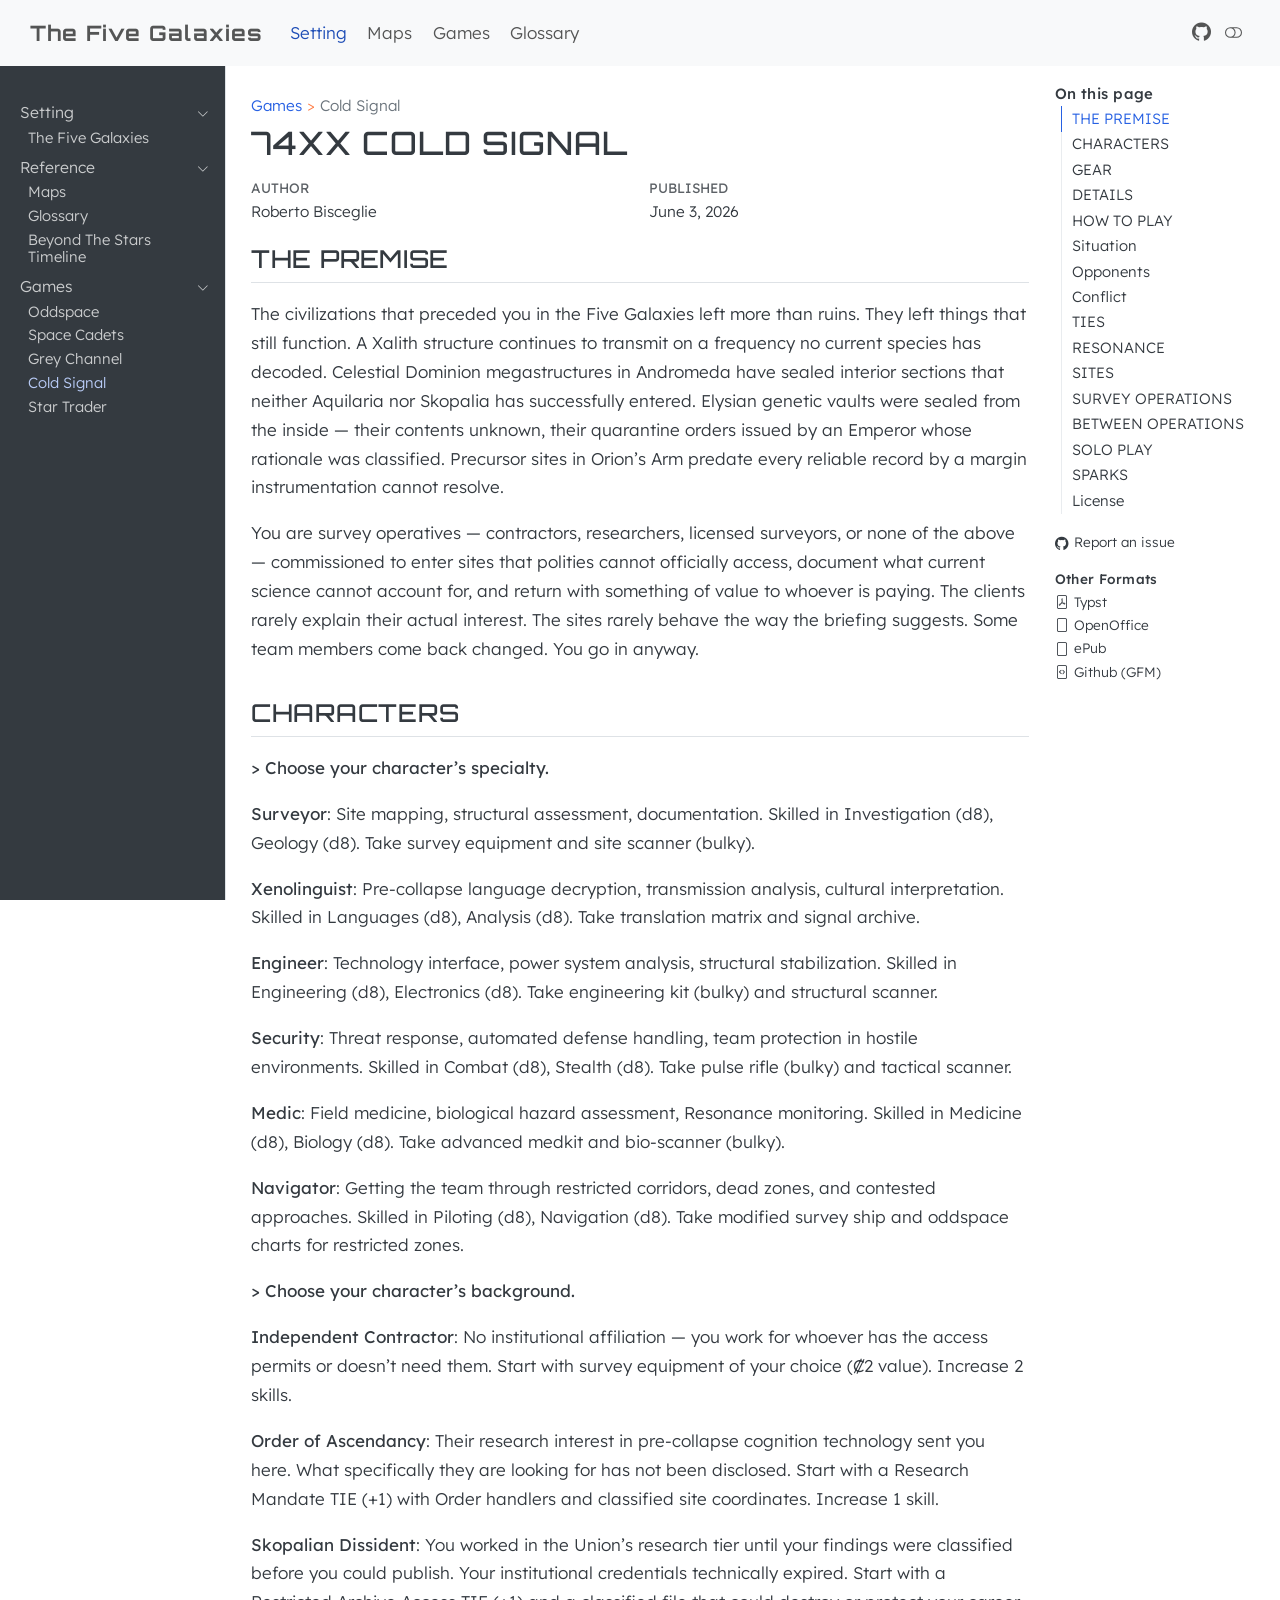
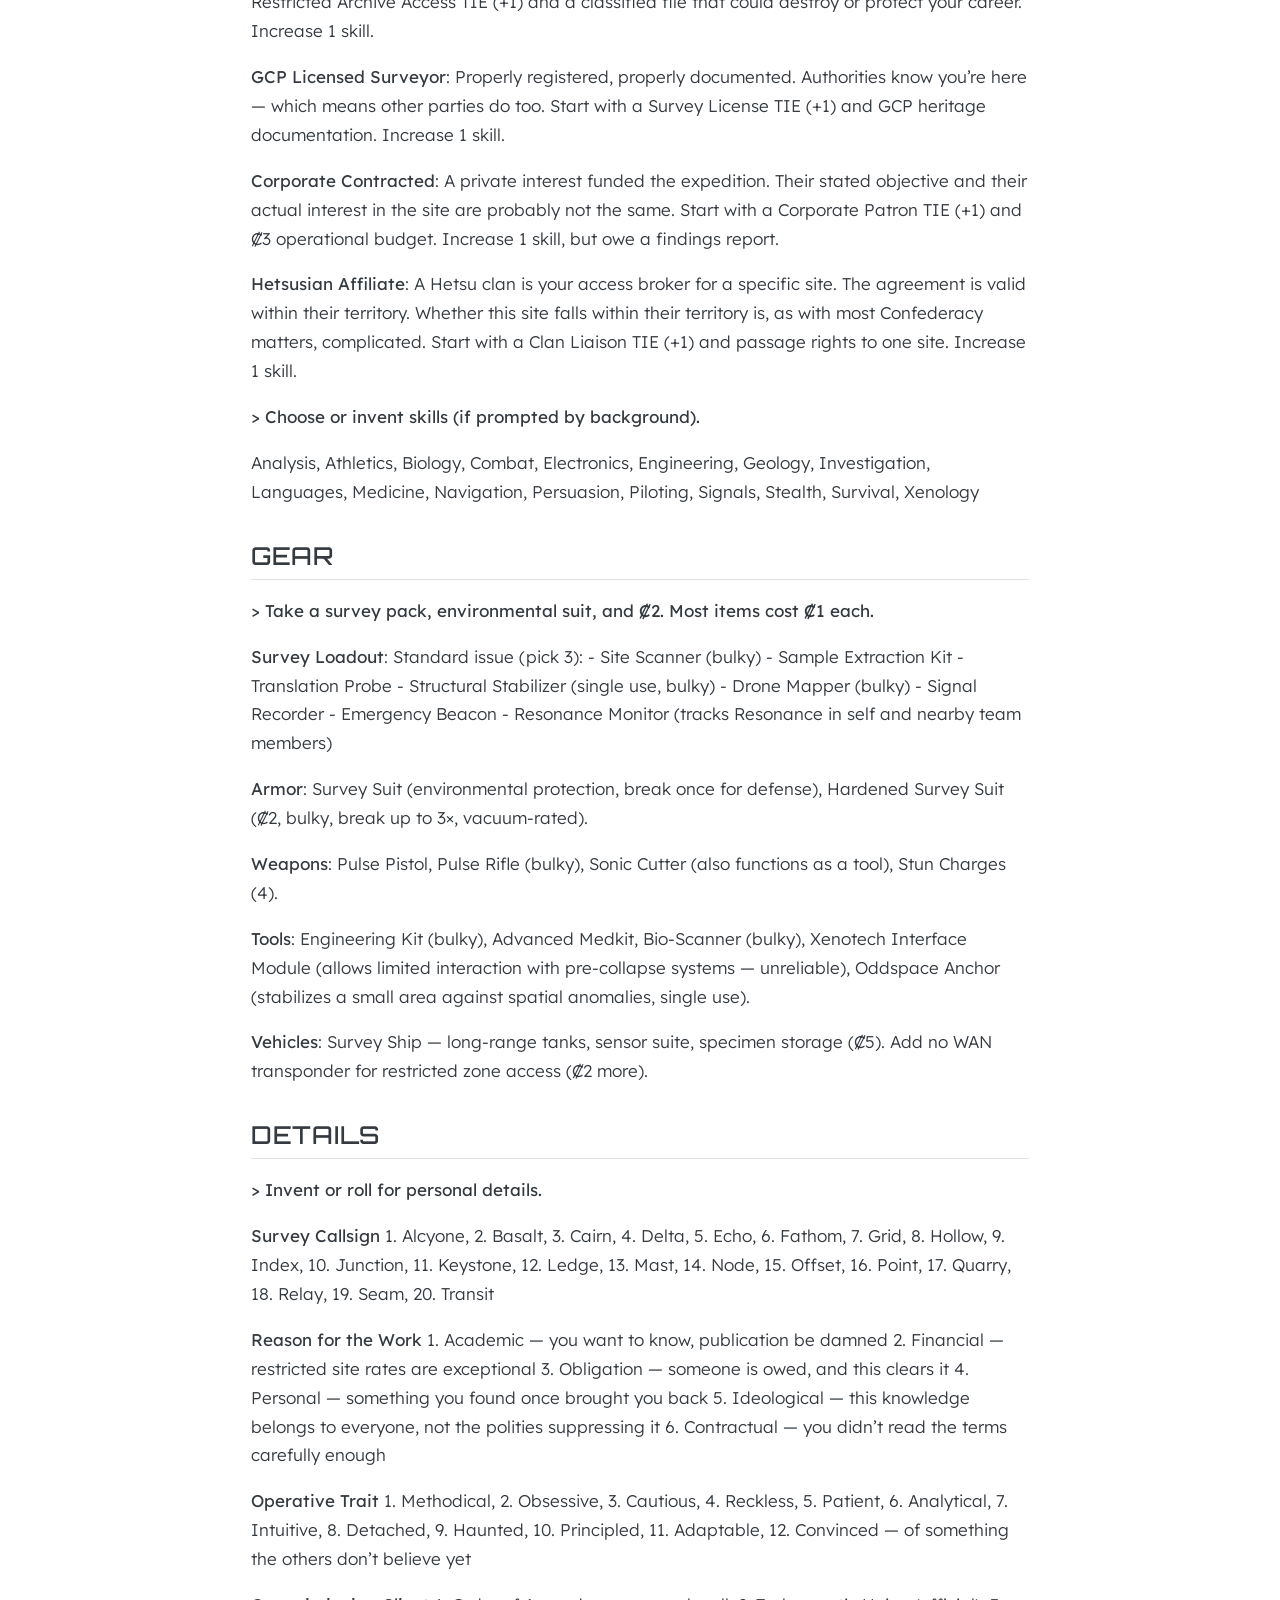
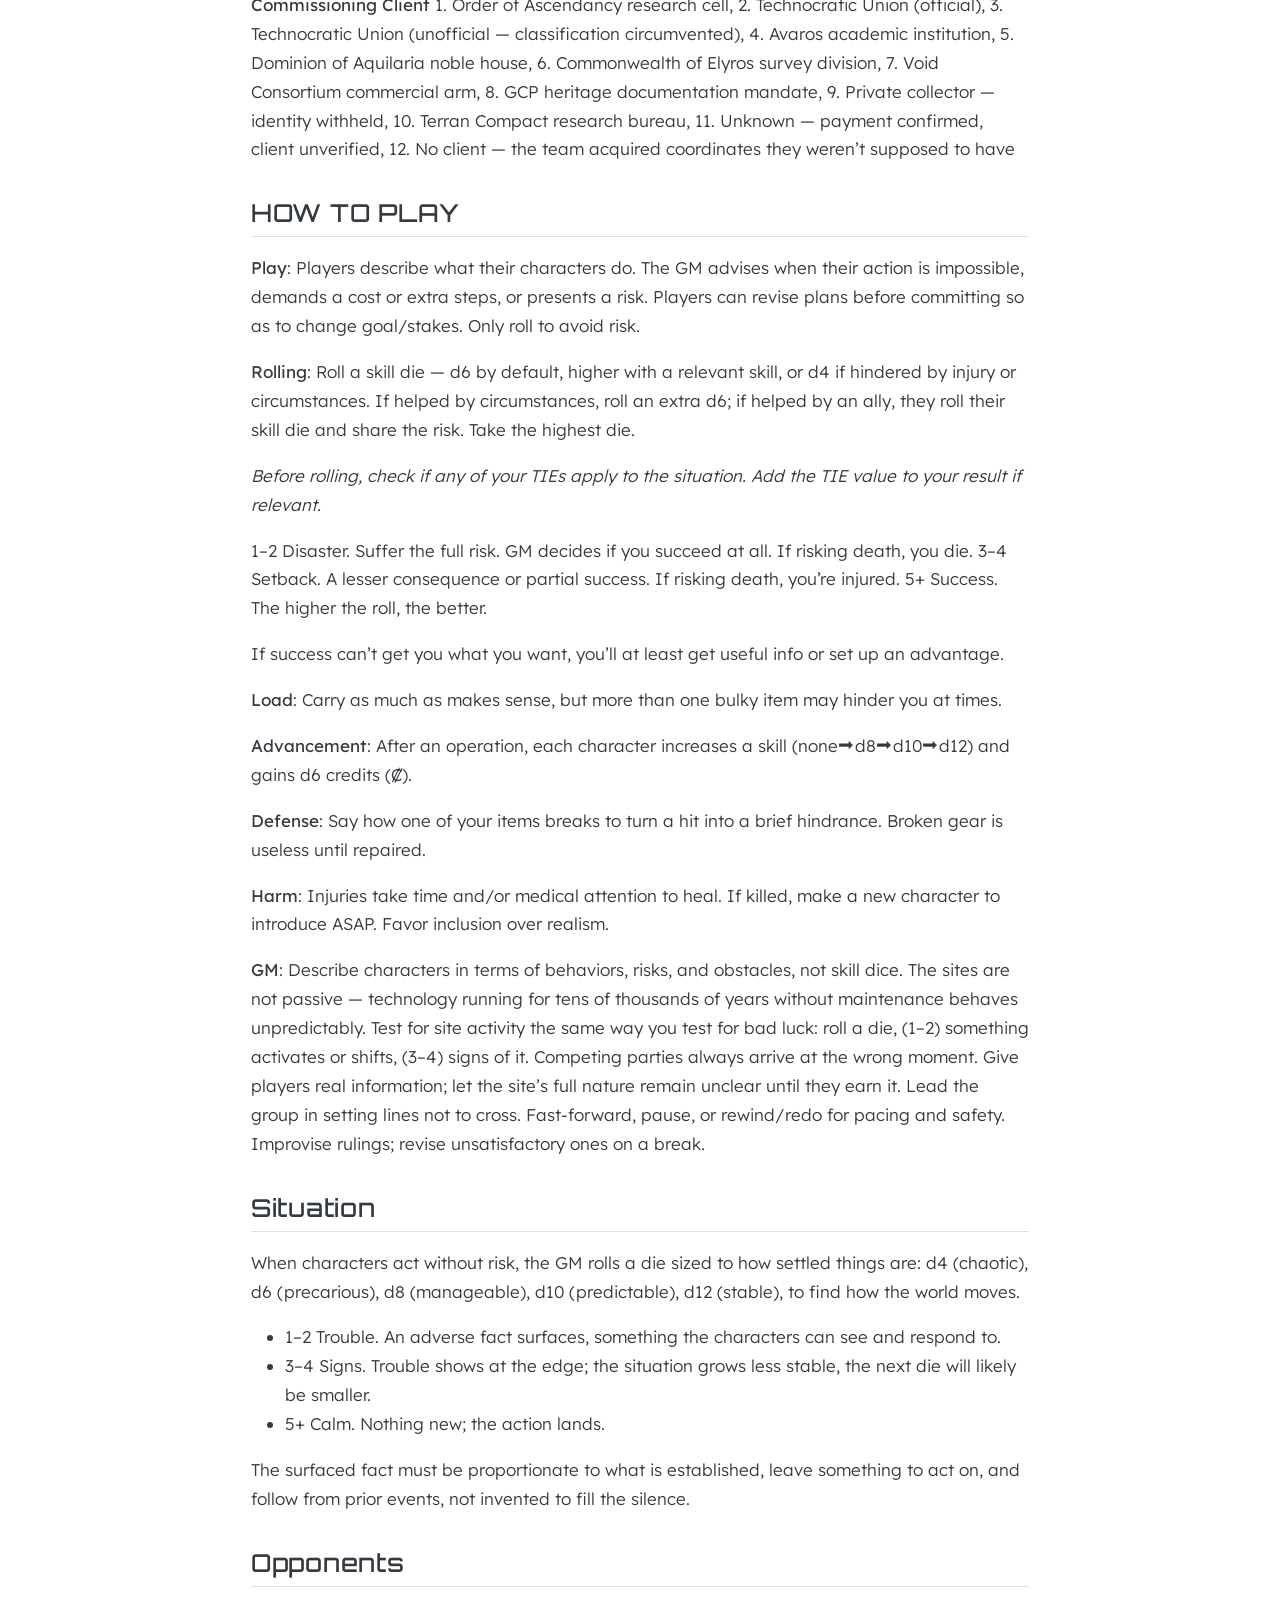
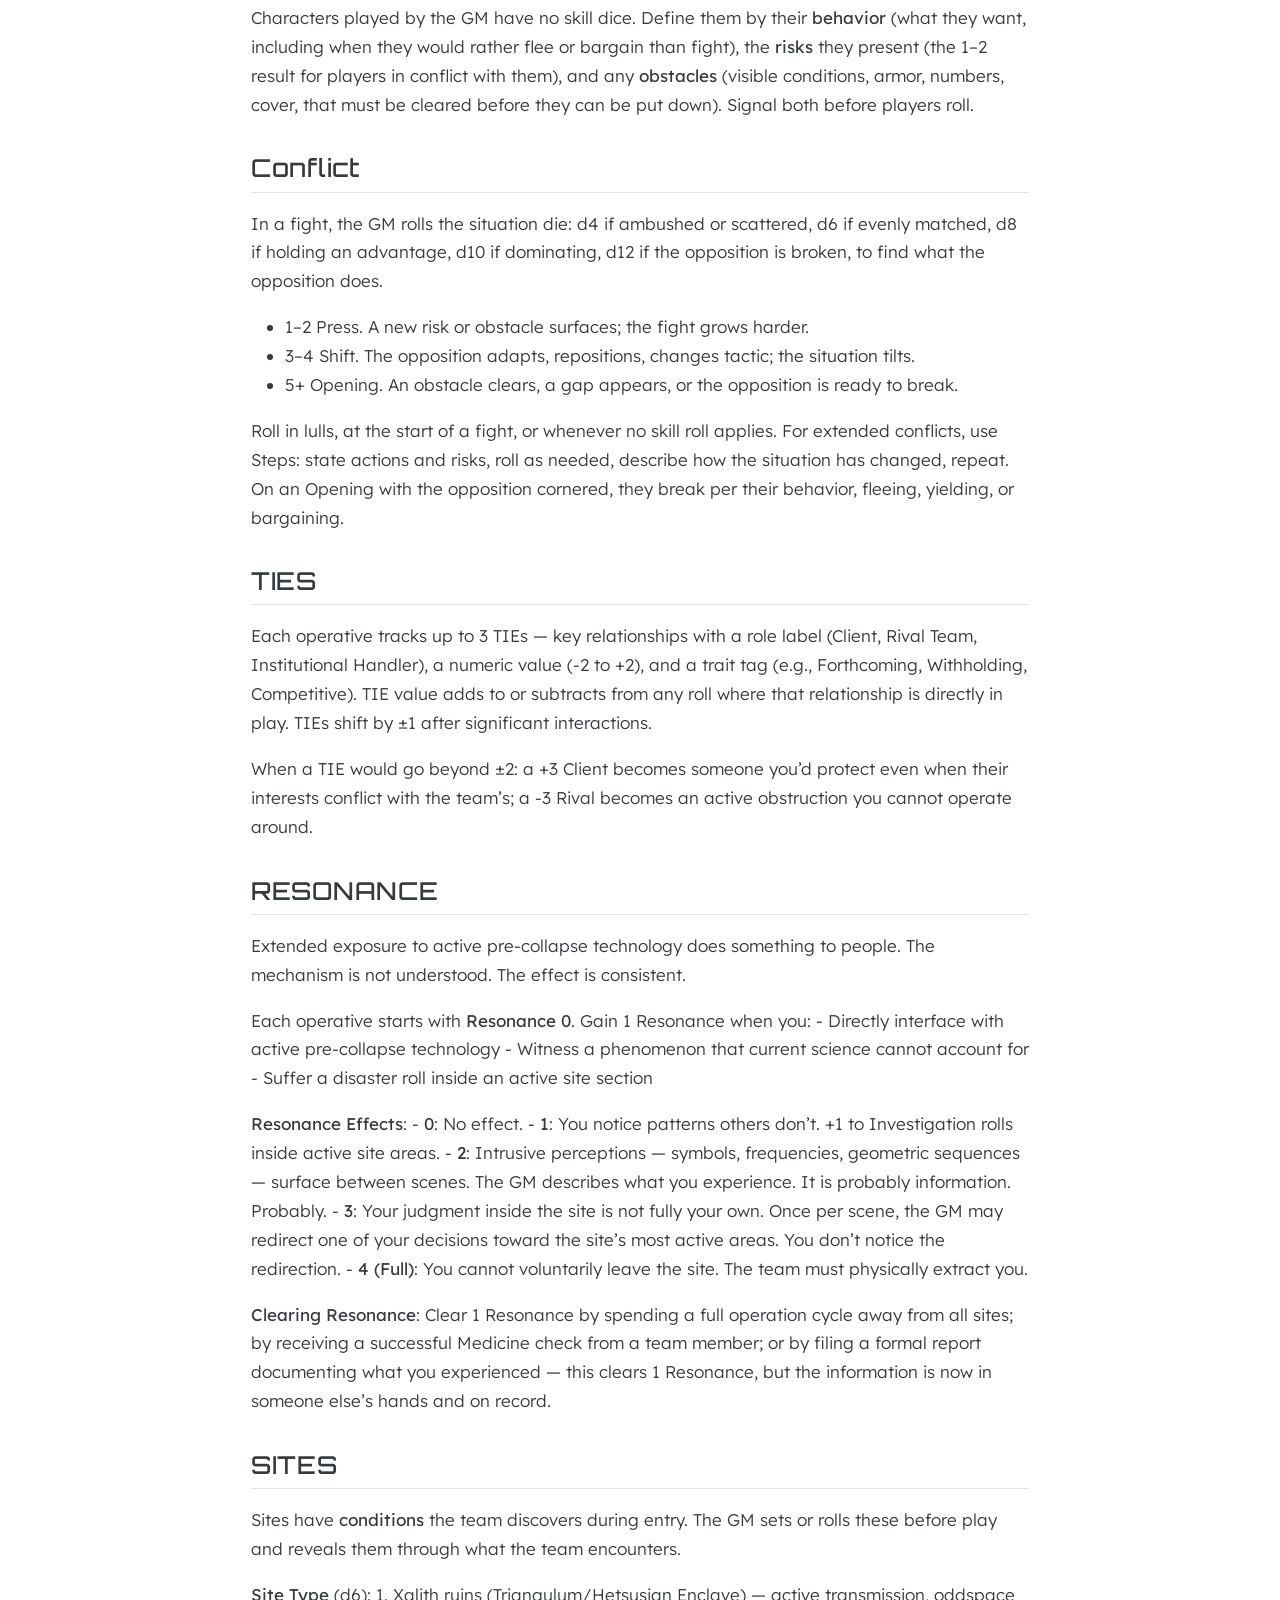
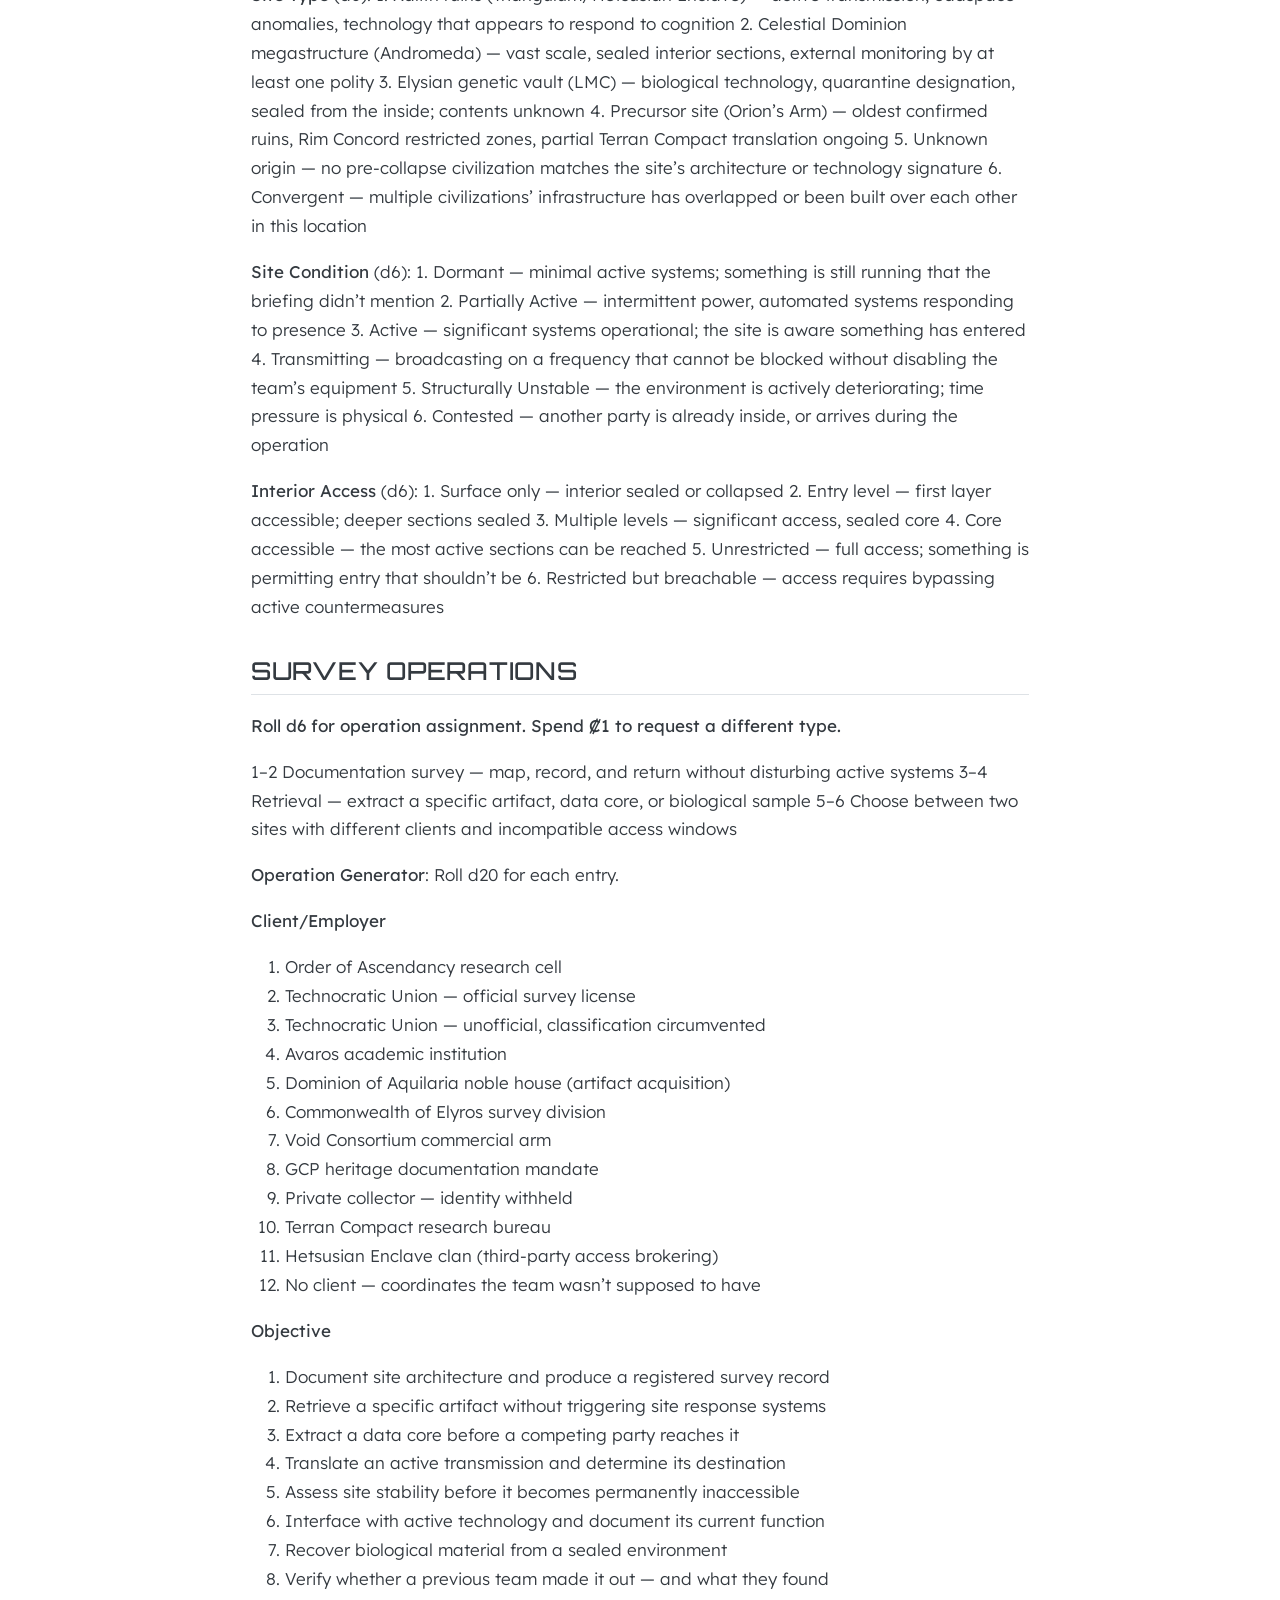
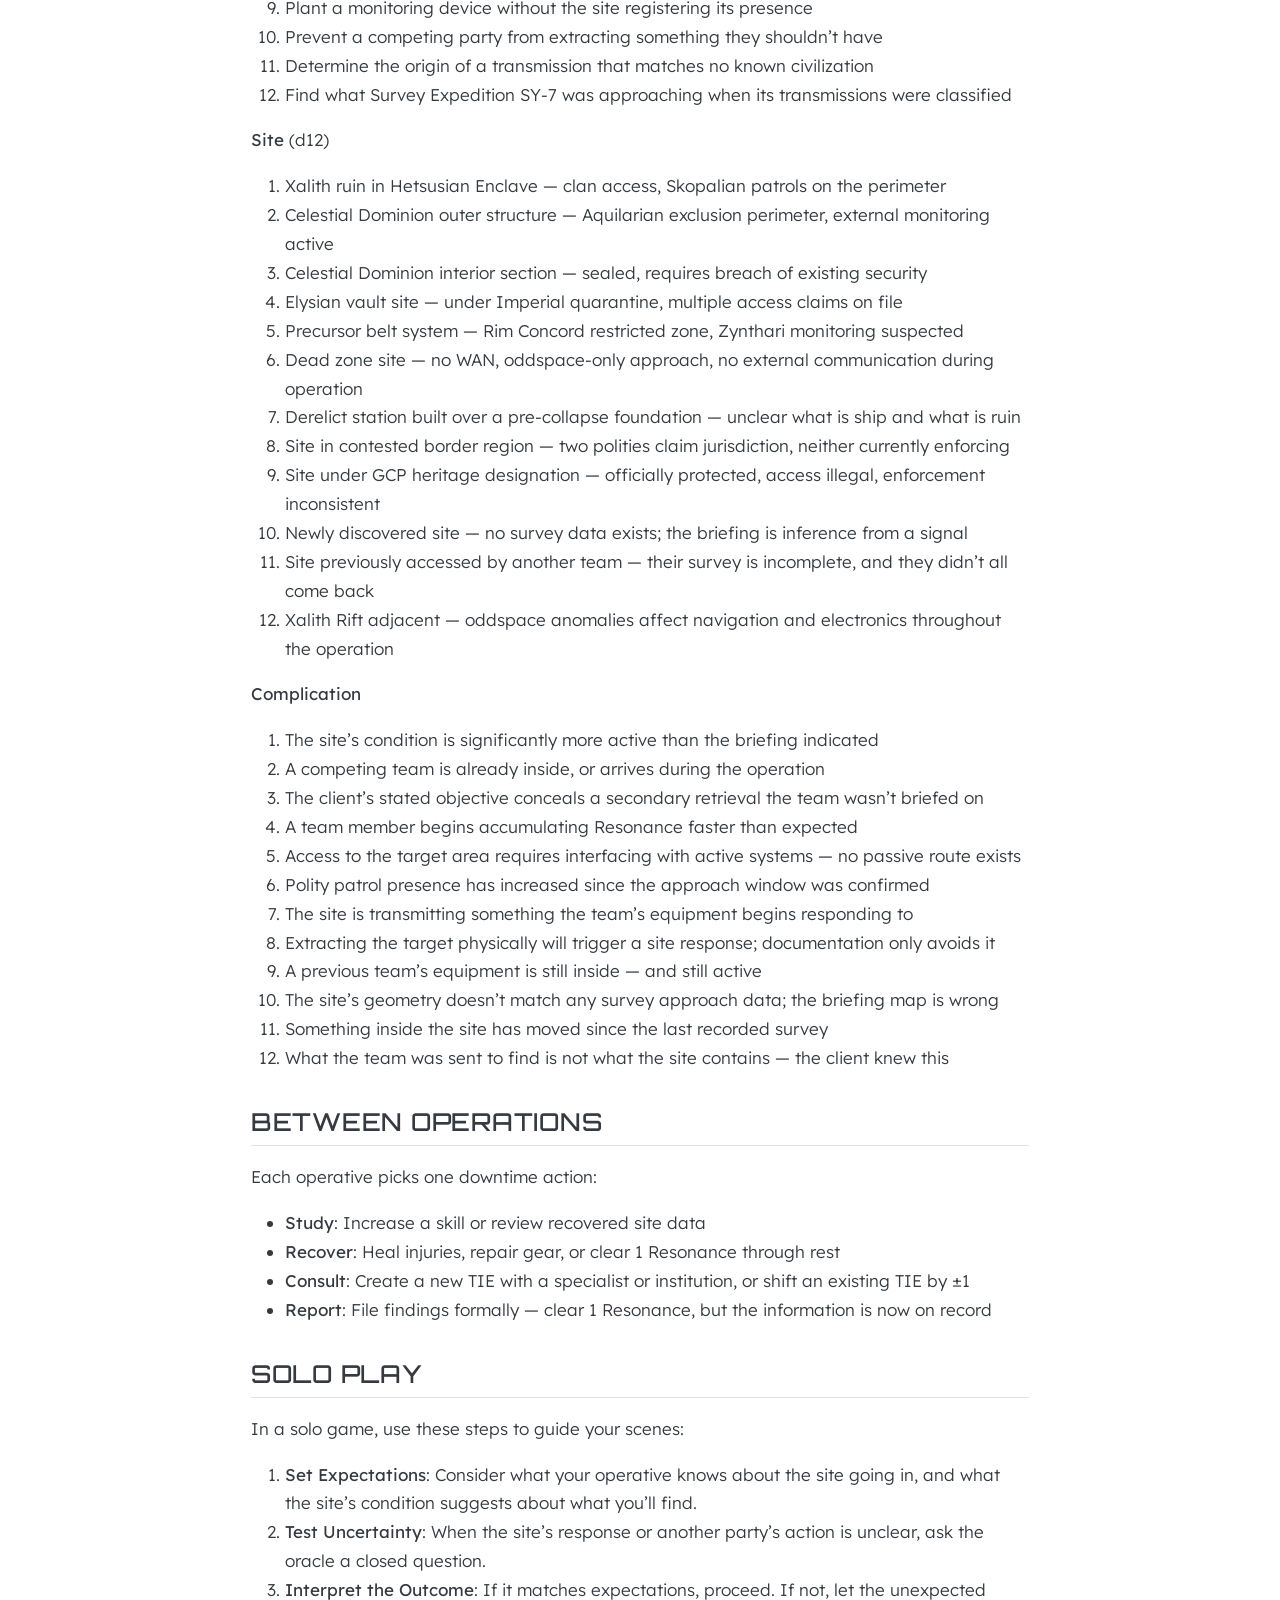
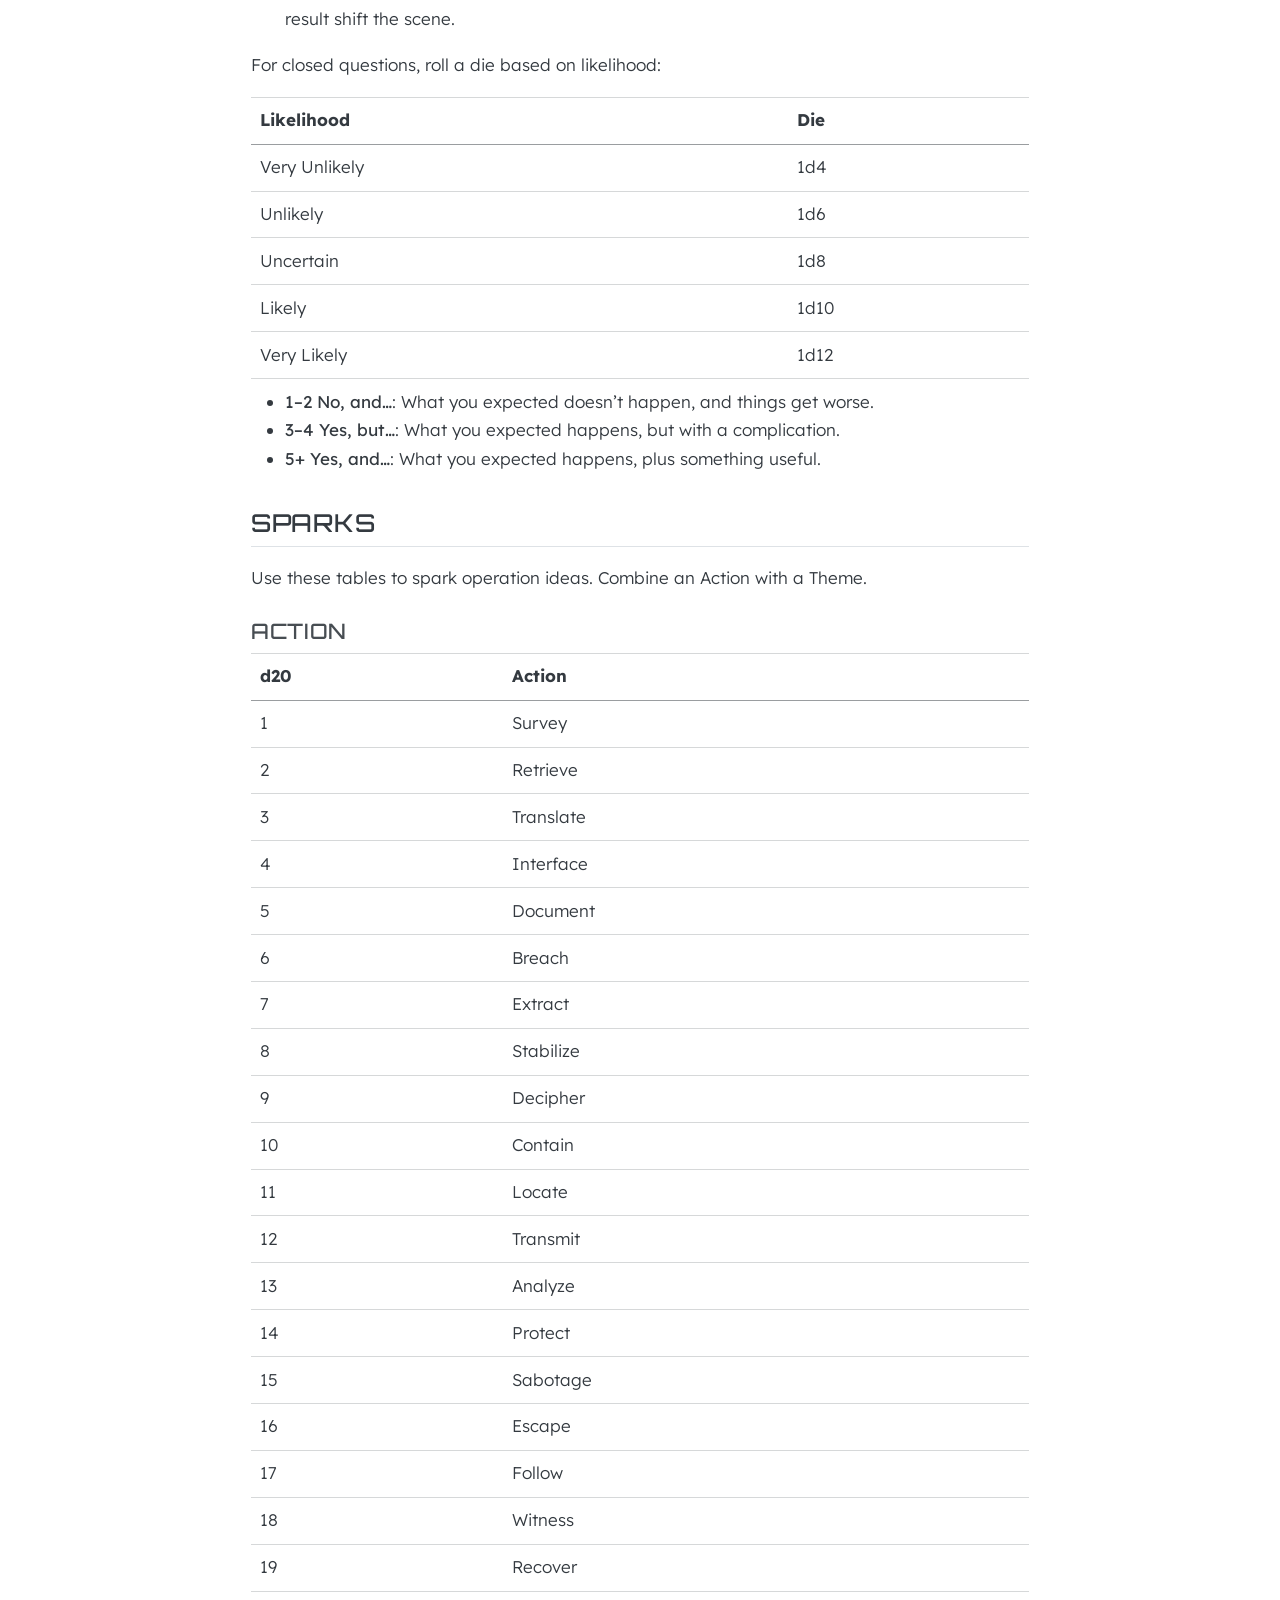
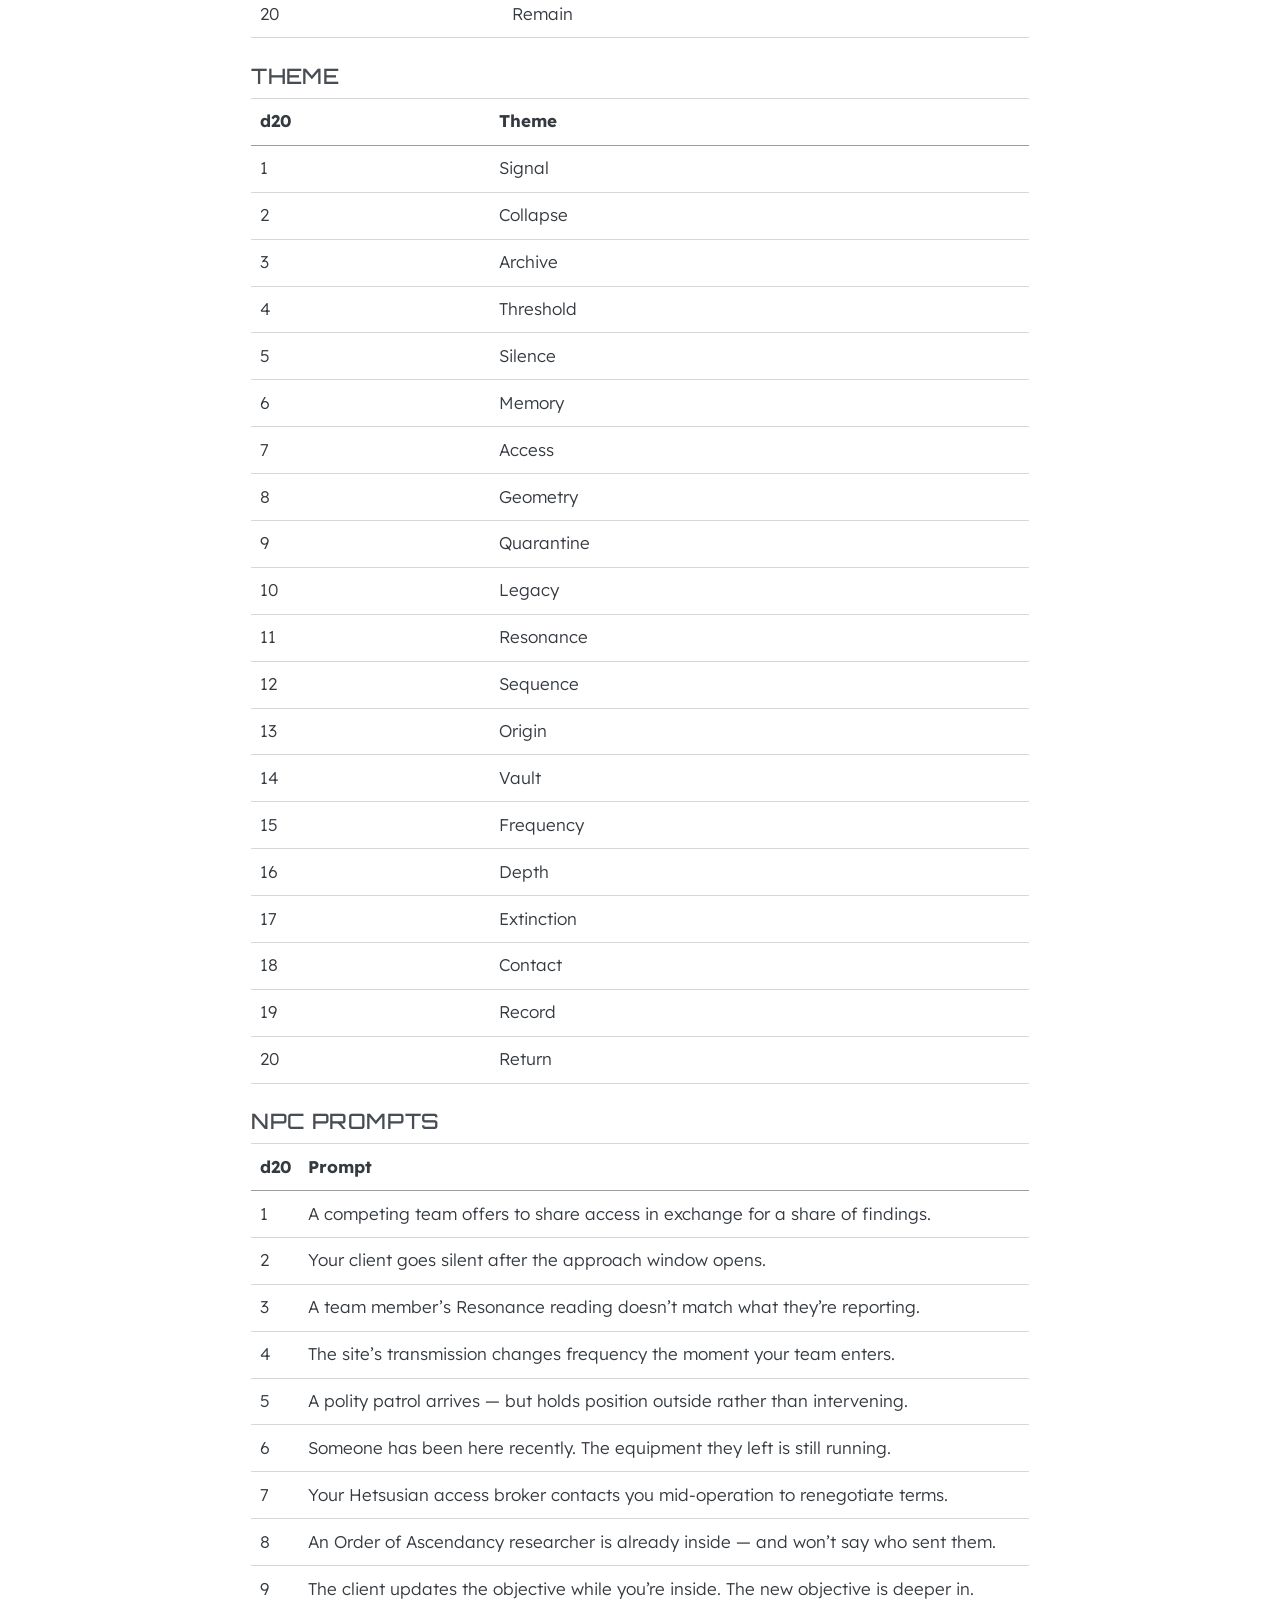
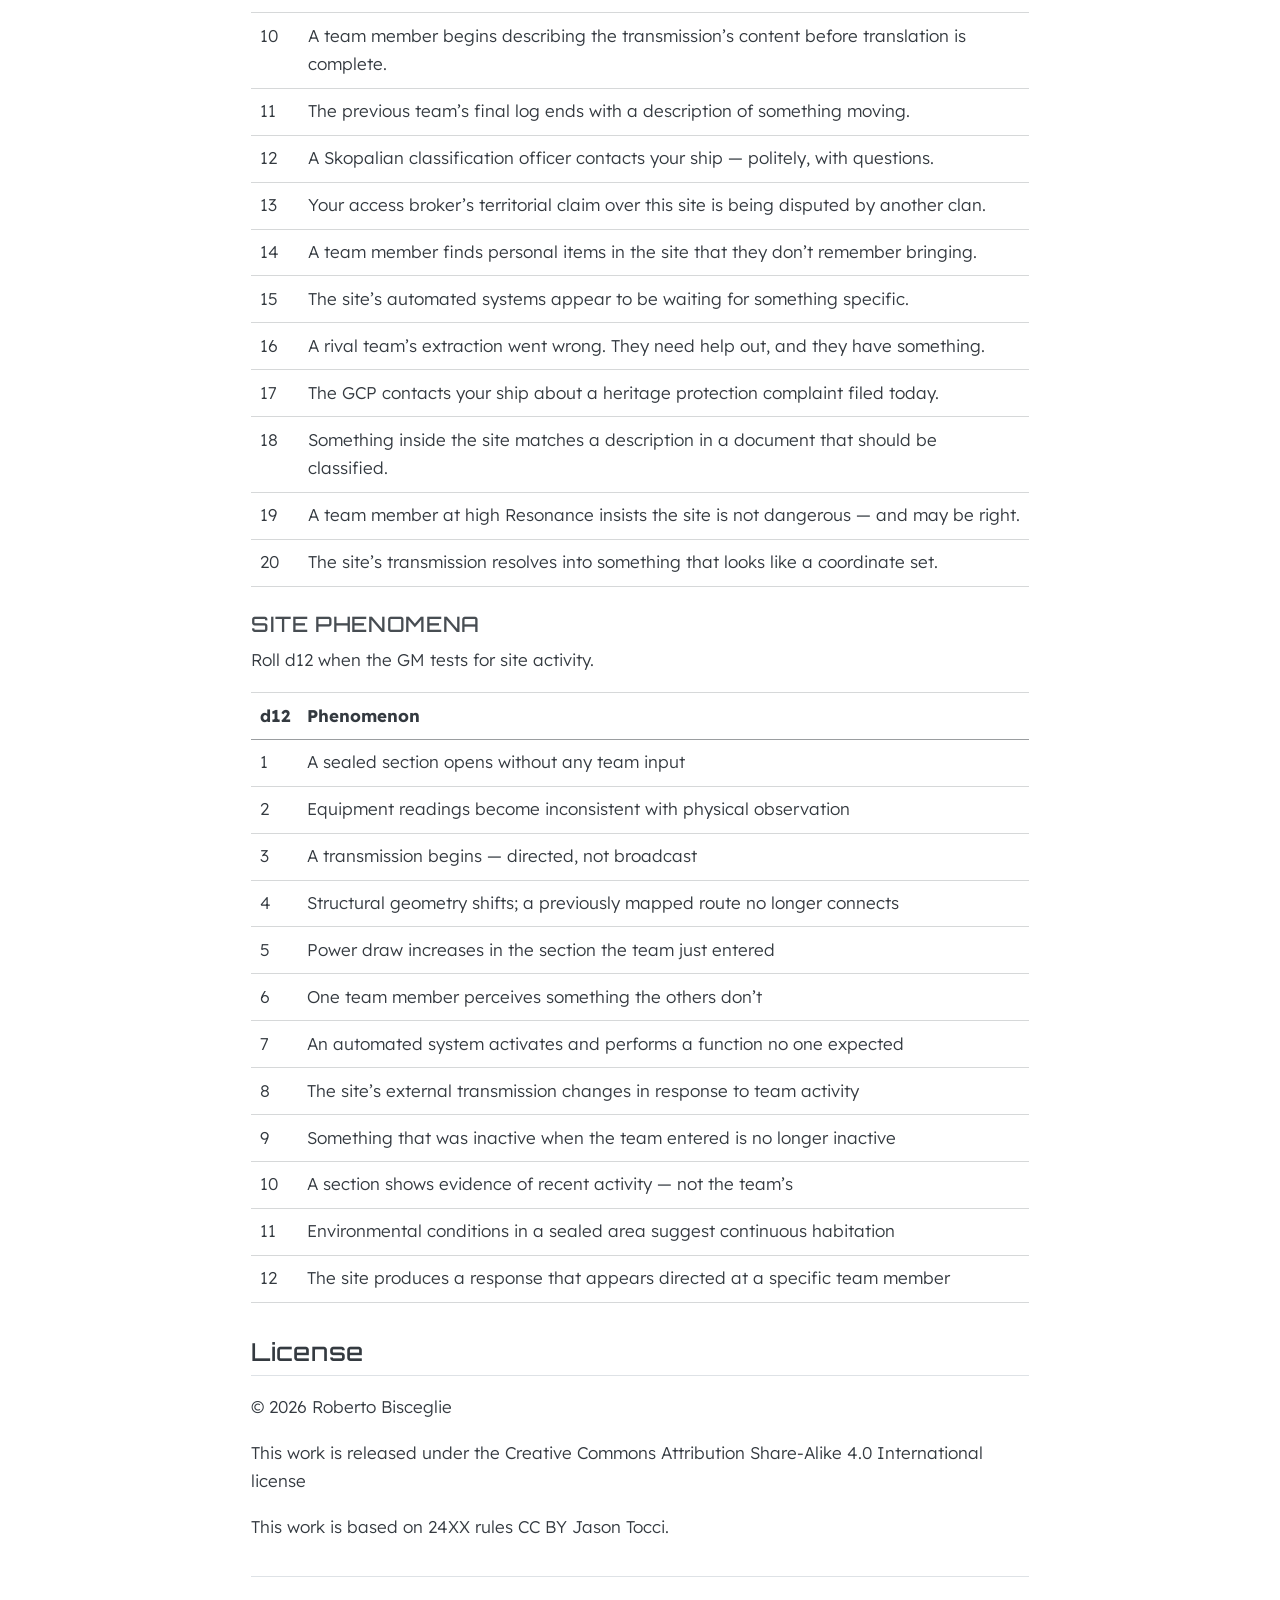
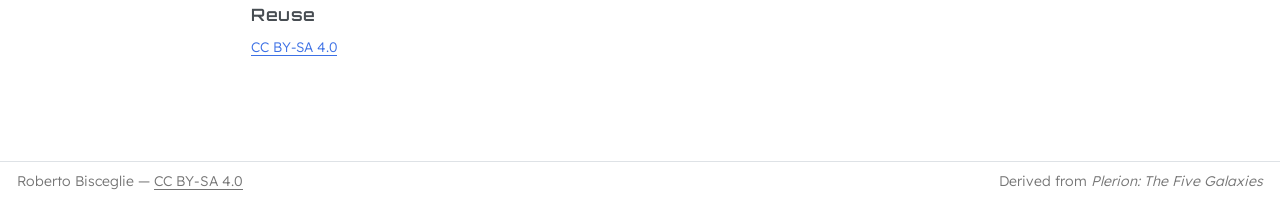
==== commit 2c82f702: "Built site for gh-pages" ====
--- a/74xx_cold_signal.html
+++ b/74xx_cold_signal.html
@@ -411,6 +411,9 @@
   <li><a href="#gear" id="toc-gear" class="nav-link" data-scroll-target="#gear">GEAR</a></li>
   <li><a href="#details" id="toc-details" class="nav-link" data-scroll-target="#details">DETAILS</a></li>
   <li><a href="#how-to-play" id="toc-how-to-play" class="nav-link" data-scroll-target="#how-to-play">HOW TO PLAY</a></li>
+  <li><a href="#situation" id="toc-situation" class="nav-link" data-scroll-target="#situation">Situation</a></li>
+  <li><a href="#opponents" id="toc-opponents" class="nav-link" data-scroll-target="#opponents">Opponents</a></li>
+  <li><a href="#conflict" id="toc-conflict" class="nav-link" data-scroll-target="#conflict">Conflict</a></li>
   <li><a href="#ties" id="toc-ties" class="nav-link" data-scroll-target="#ties">TIES</a></li>
   <li><a href="#resonance" id="toc-resonance" class="nav-link" data-scroll-target="#resonance">RESONANCE</a></li>
   <li><a href="#sites" id="toc-sites" class="nav-link" data-scroll-target="#sites">SITES</a></li>
@@ -510,6 +513,30 @@
 <p><strong>Defense</strong>: Say how one of your items breaks to turn a hit into a brief hindrance. Broken gear is useless until repaired.</p>
 <p><strong>Harm</strong>: Injuries take time and/or medical attention to heal. If killed, make a new character to introduce ASAP. Favor inclusion over realism.</p>
 <p><strong>GM</strong>: Describe characters in terms of behaviors, risks, and obstacles, not skill dice. The sites are not passive — technology running for tens of thousands of years without maintenance behaves unpredictably. Test for site activity the same way you test for bad luck: roll a die, (1–2) something activates or shifts, (3–4) signs of it. Competing parties always arrive at the wrong moment. Give players real information; let the site’s full nature remain unclear until they earn it. Lead the group in setting lines not to cross. Fast-forward, pause, or rewind/redo for pacing and safety. Improvise rulings; revise unsatisfactory ones on a break.</p>
+</section>
+<section id="situation" class="level2">
+<h2 class="anchored" data-anchor-id="situation">Situation</h2>
+<p>When characters act without risk, the GM rolls a die sized to how settled things are: d4 (chaotic), d6 (precarious), d8 (manageable), d10 (predictable), d12 (stable), to find how the world moves.</p>
+<ul>
+<li>1–2 Trouble. An adverse fact surfaces, something the characters can see and respond to.</li>
+<li>3–4 Signs. Trouble shows at the edge; the situation grows less stable, the next die will likely be smaller.</li>
+<li>5+ Calm. Nothing new; the action lands.</li>
+</ul>
+<p>The surfaced fact must be proportionate to what is established, leave something to act on, and follow from prior events, not invented to fill the silence.</p>
+</section>
+<section id="opponents" class="level2">
+<h2 class="anchored" data-anchor-id="opponents">Opponents</h2>
+<p>Characters played by the GM have no skill dice. Define them by their <strong>behavior</strong> (what they want, including when they would rather flee or bargain than fight), the <strong>risks</strong> they present (the 1–2 result for players in conflict with them), and any <strong>obstacles</strong> (visible conditions, armor, numbers, cover, that must be cleared before they can be put down). Signal both before players roll.</p>
+</section>
+<section id="conflict" class="level2">
+<h2 class="anchored" data-anchor-id="conflict">Conflict</h2>
+<p>In a fight, the GM rolls the situation die: d4 if ambushed or scattered, d6 if evenly matched, d8 if holding an advantage, d10 if dominating, d12 if the opposition is broken, to find what the opposition does.</p>
+<ul>
+<li>1–2 Press. A new risk or obstacle surfaces; the fight grows harder.</li>
+<li>3–4 Shift. The opposition adapts, repositions, changes tactic; the situation tilts.</li>
+<li>5+ Opening. An obstacle clears, a gap appears, or the opposition is ready to break.</li>
+</ul>
+<p>Roll in lulls, at the start of a fight, or whenever no skill roll applies. For extended conflicts, use Steps: state actions and risks, roll as needed, describe how the situation has changed, repeat. On an Opening with the opposition cornered, they break per their behavior, fleeing, yielding, or bargaining.</p>
 </section>
 <section id="ties" class="level2">
 <h2 class="anchored" data-anchor-id="ties">TIES</h2>
@@ -1100,7 +1127,7 @@
     }
       var localhostRegex = new RegExp(/^(?:http|https):\/\/localhost\:?[0-9]*\//);
       var mailtoRegex = new RegExp(/^mailto:/);
-        var filterRegex = new RegExp("https:\/\/zeruhur\.github\.io\/the_five_galaxies\/");
+        var filterRegex = new RegExp("https:\/\/zeruhur\.icu\/the_five_galaxies\/");
       var isInternal = (href) => {
           return filterRegex.test(href) || localhostRegex.test(href) || mailtoRegex.test(href);
       }
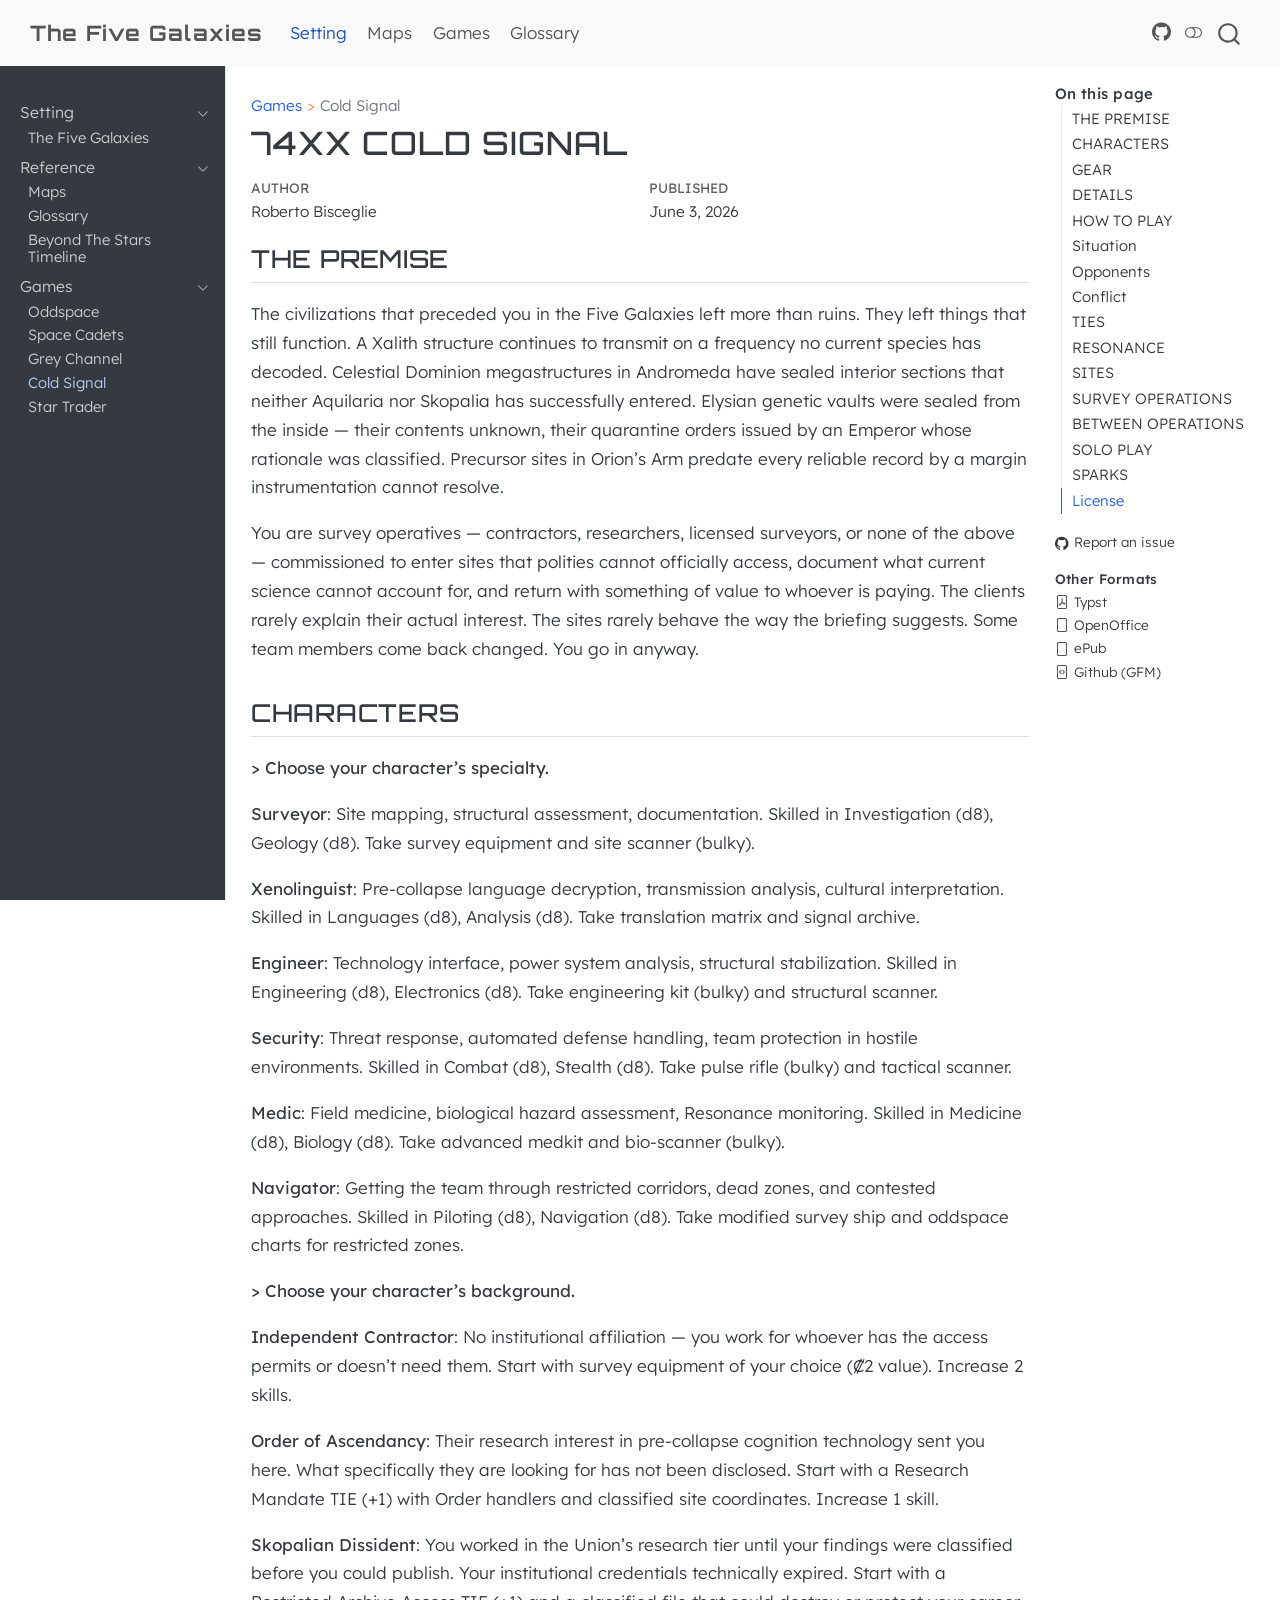
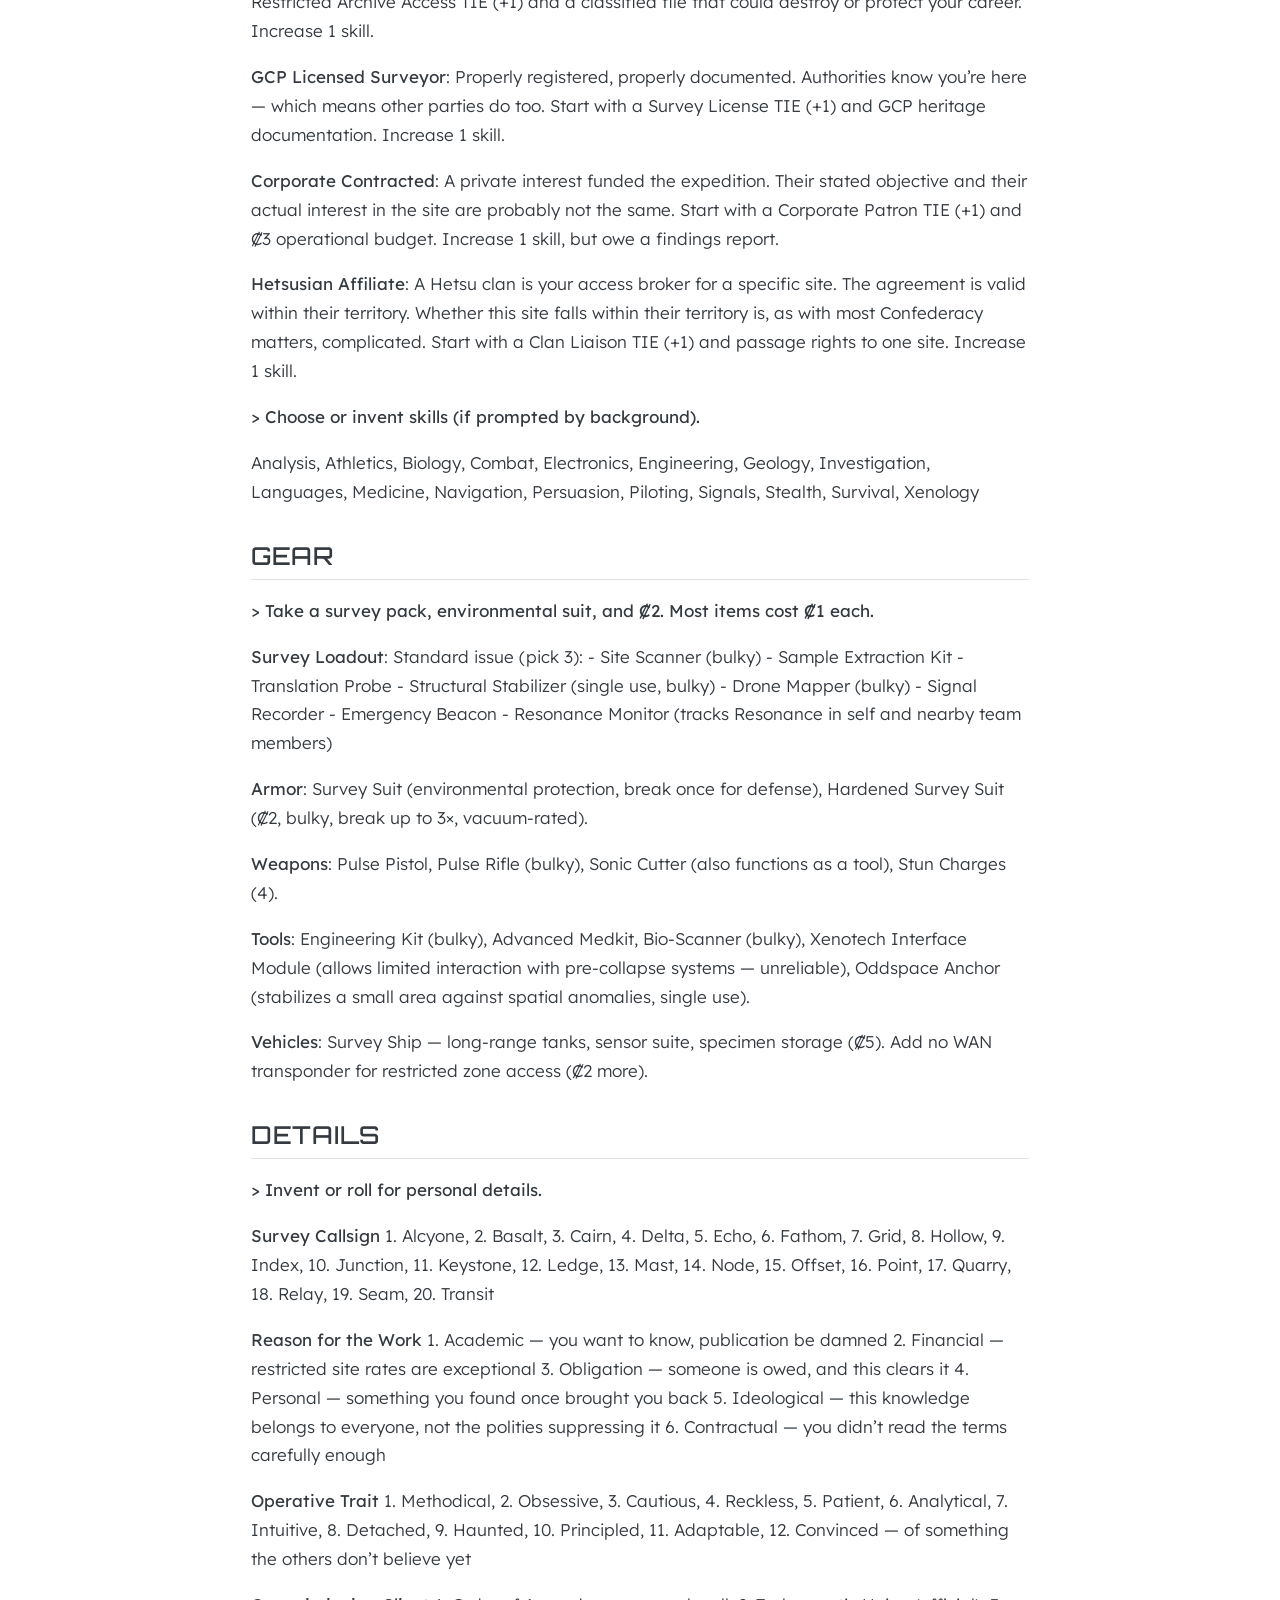
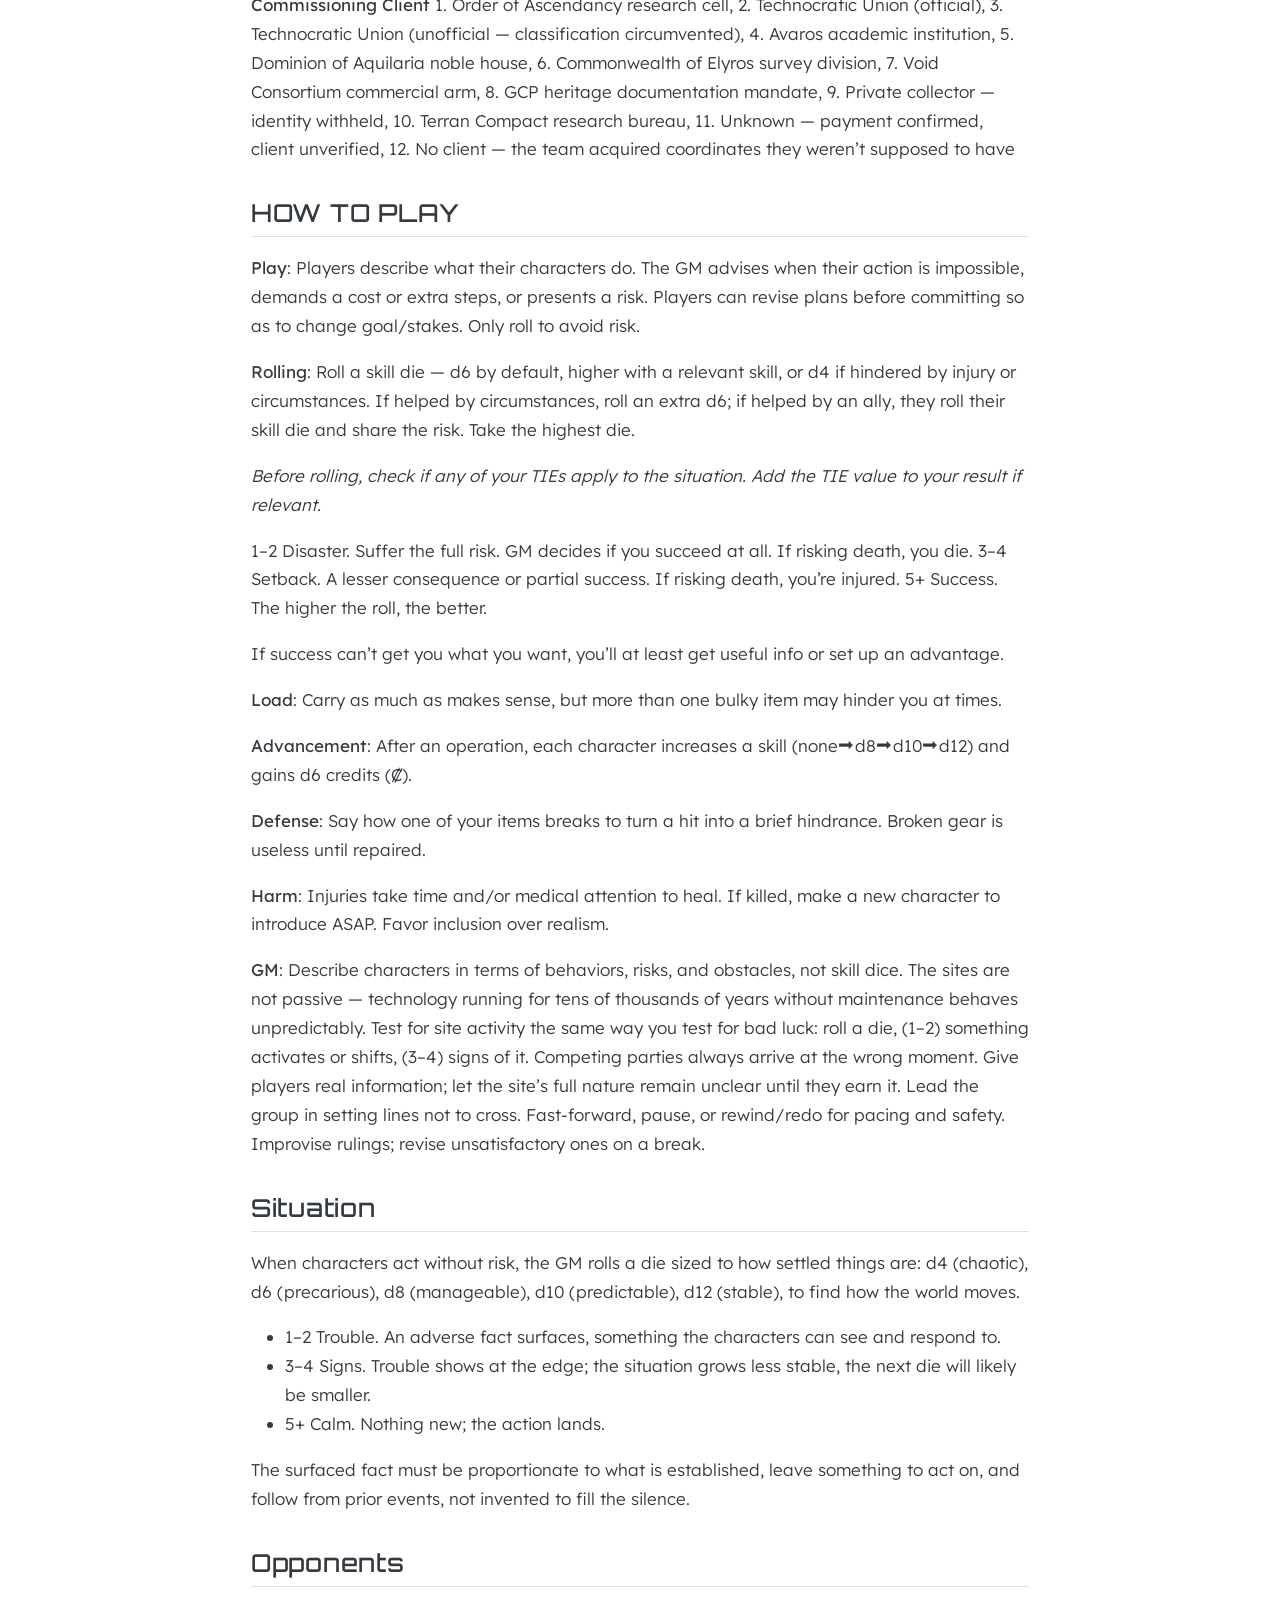
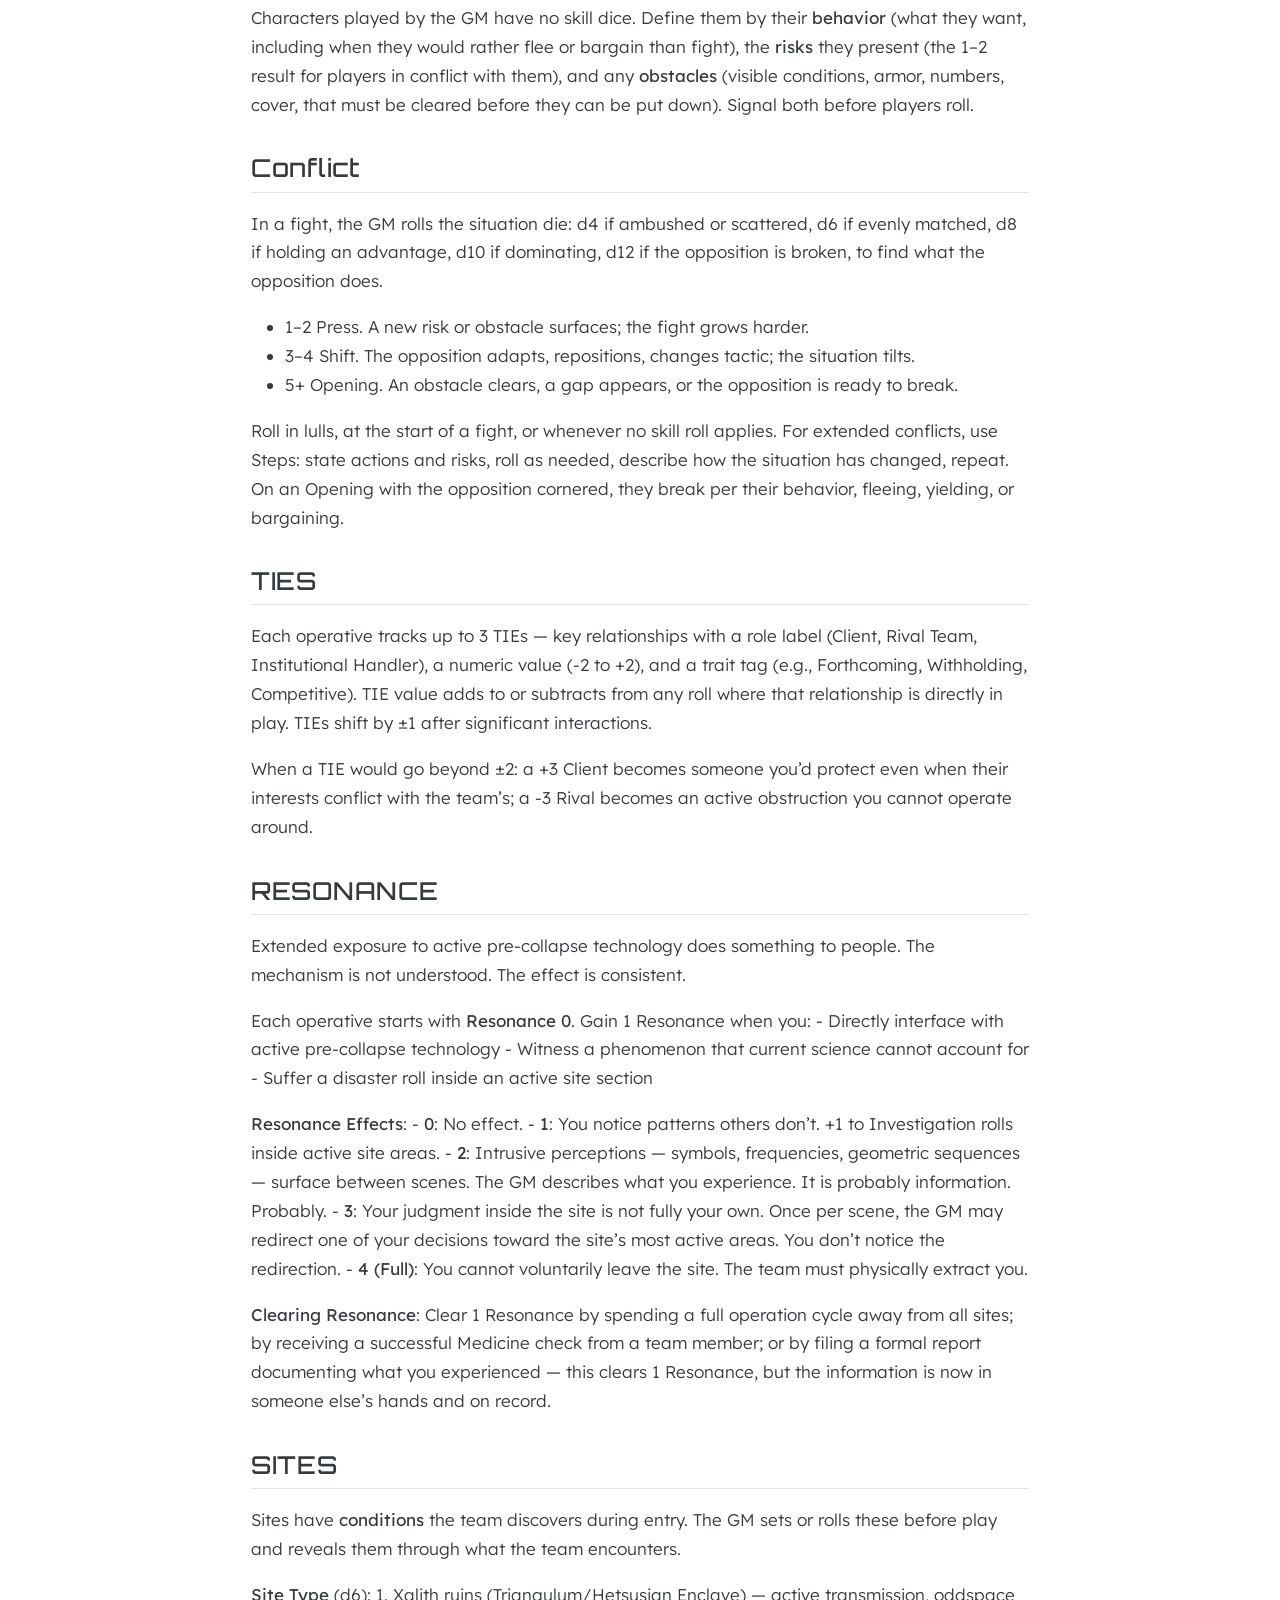
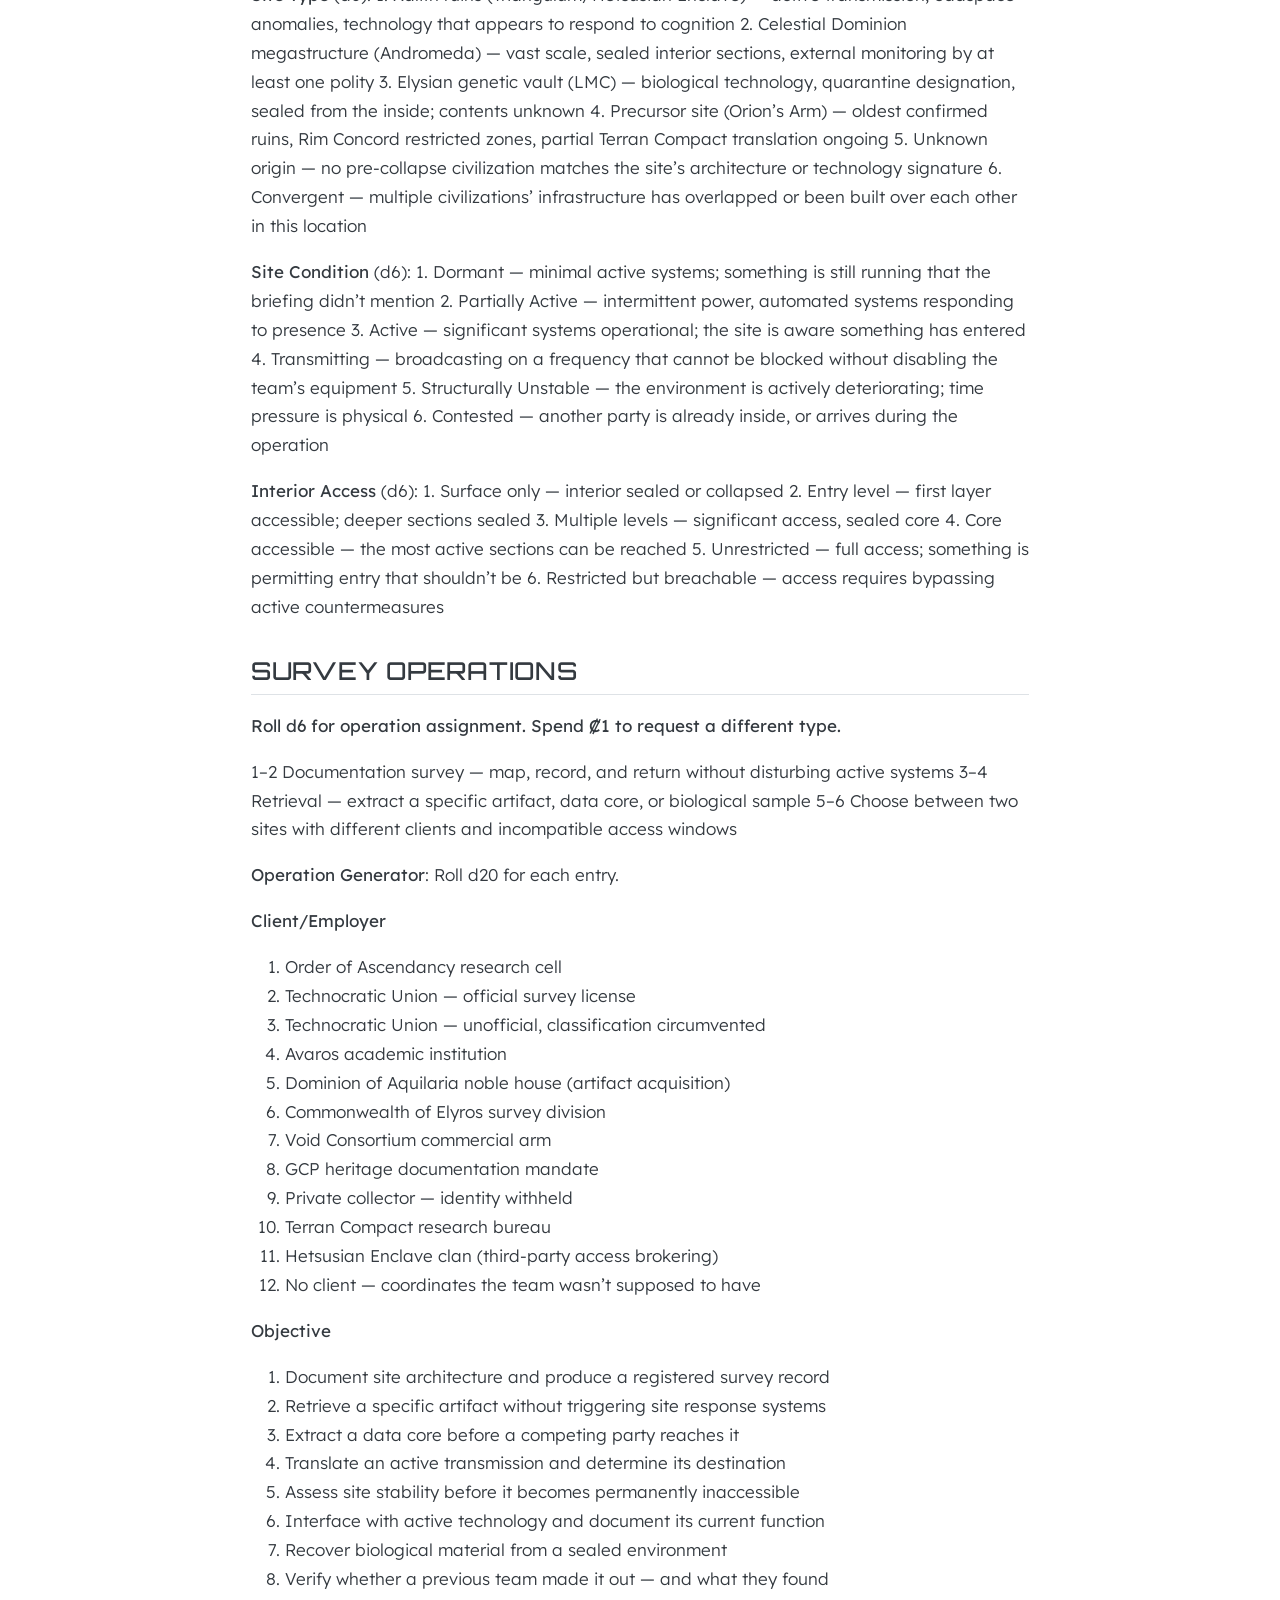
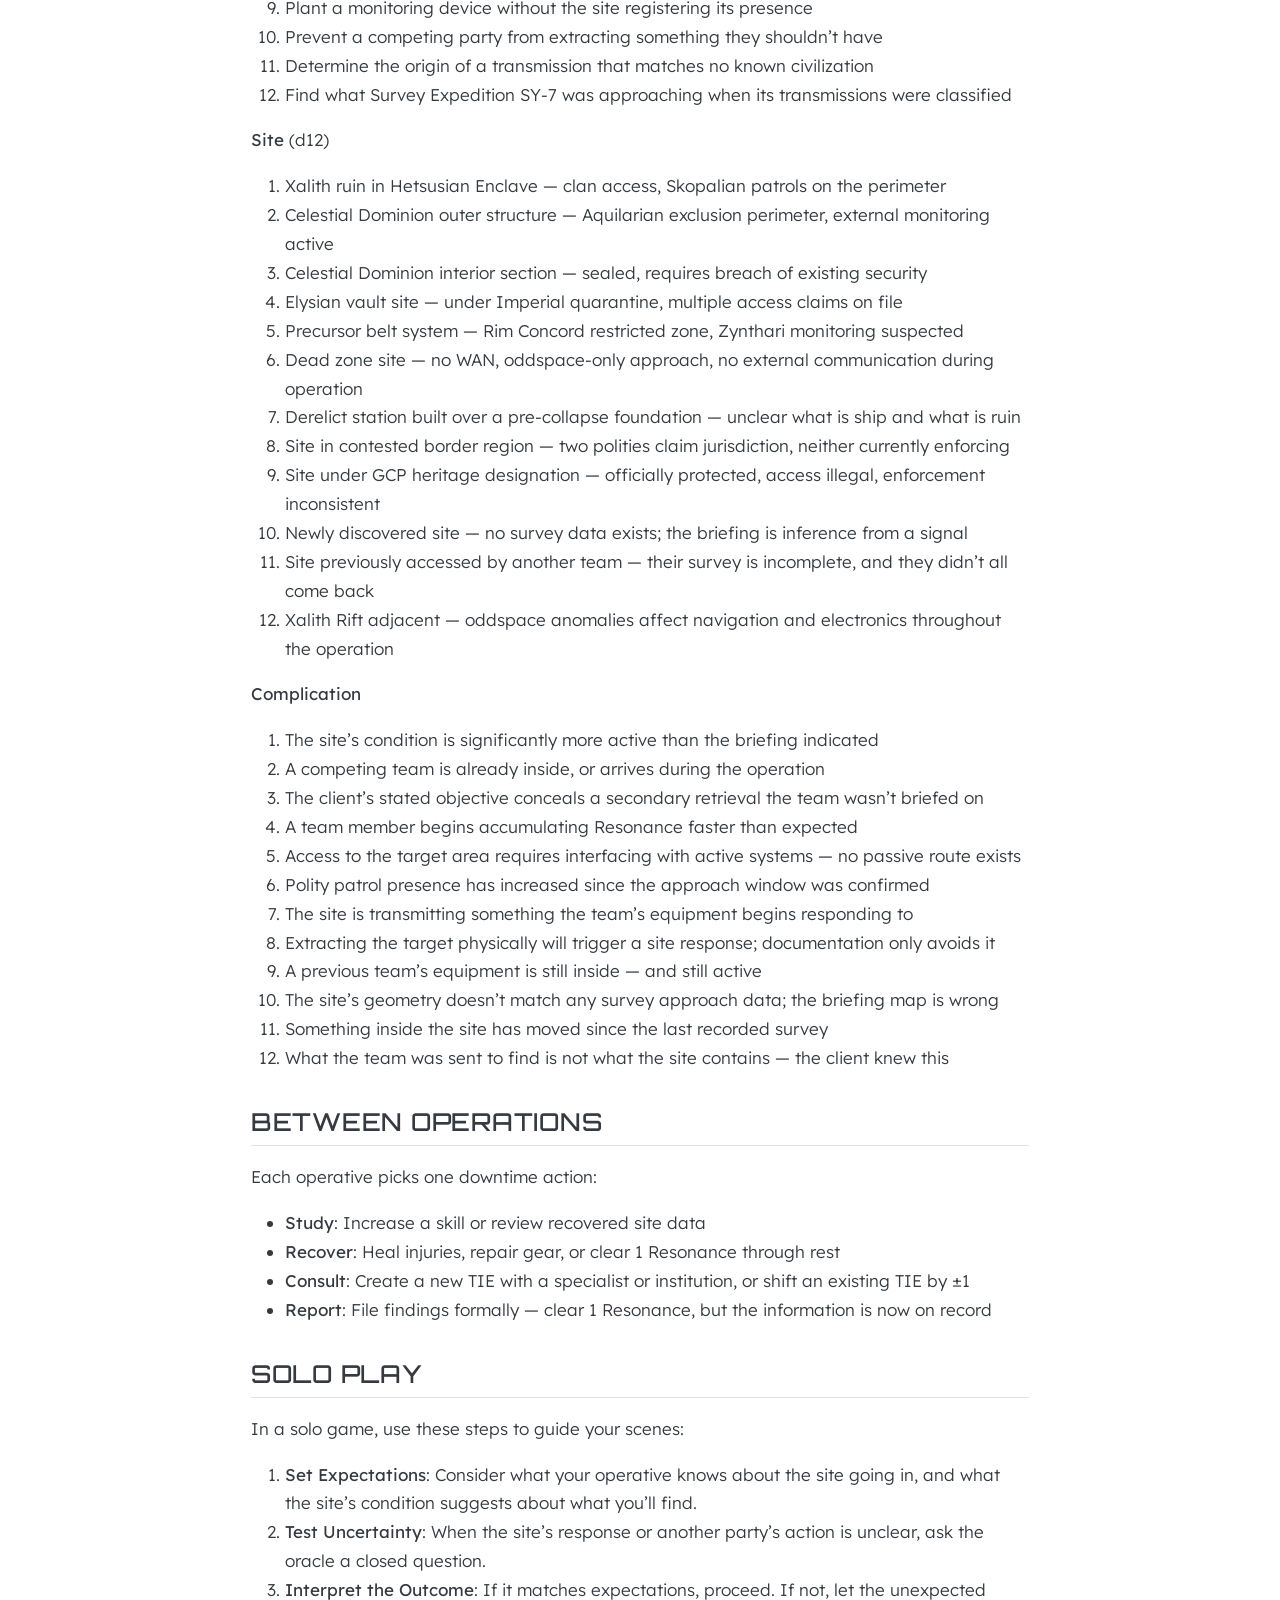
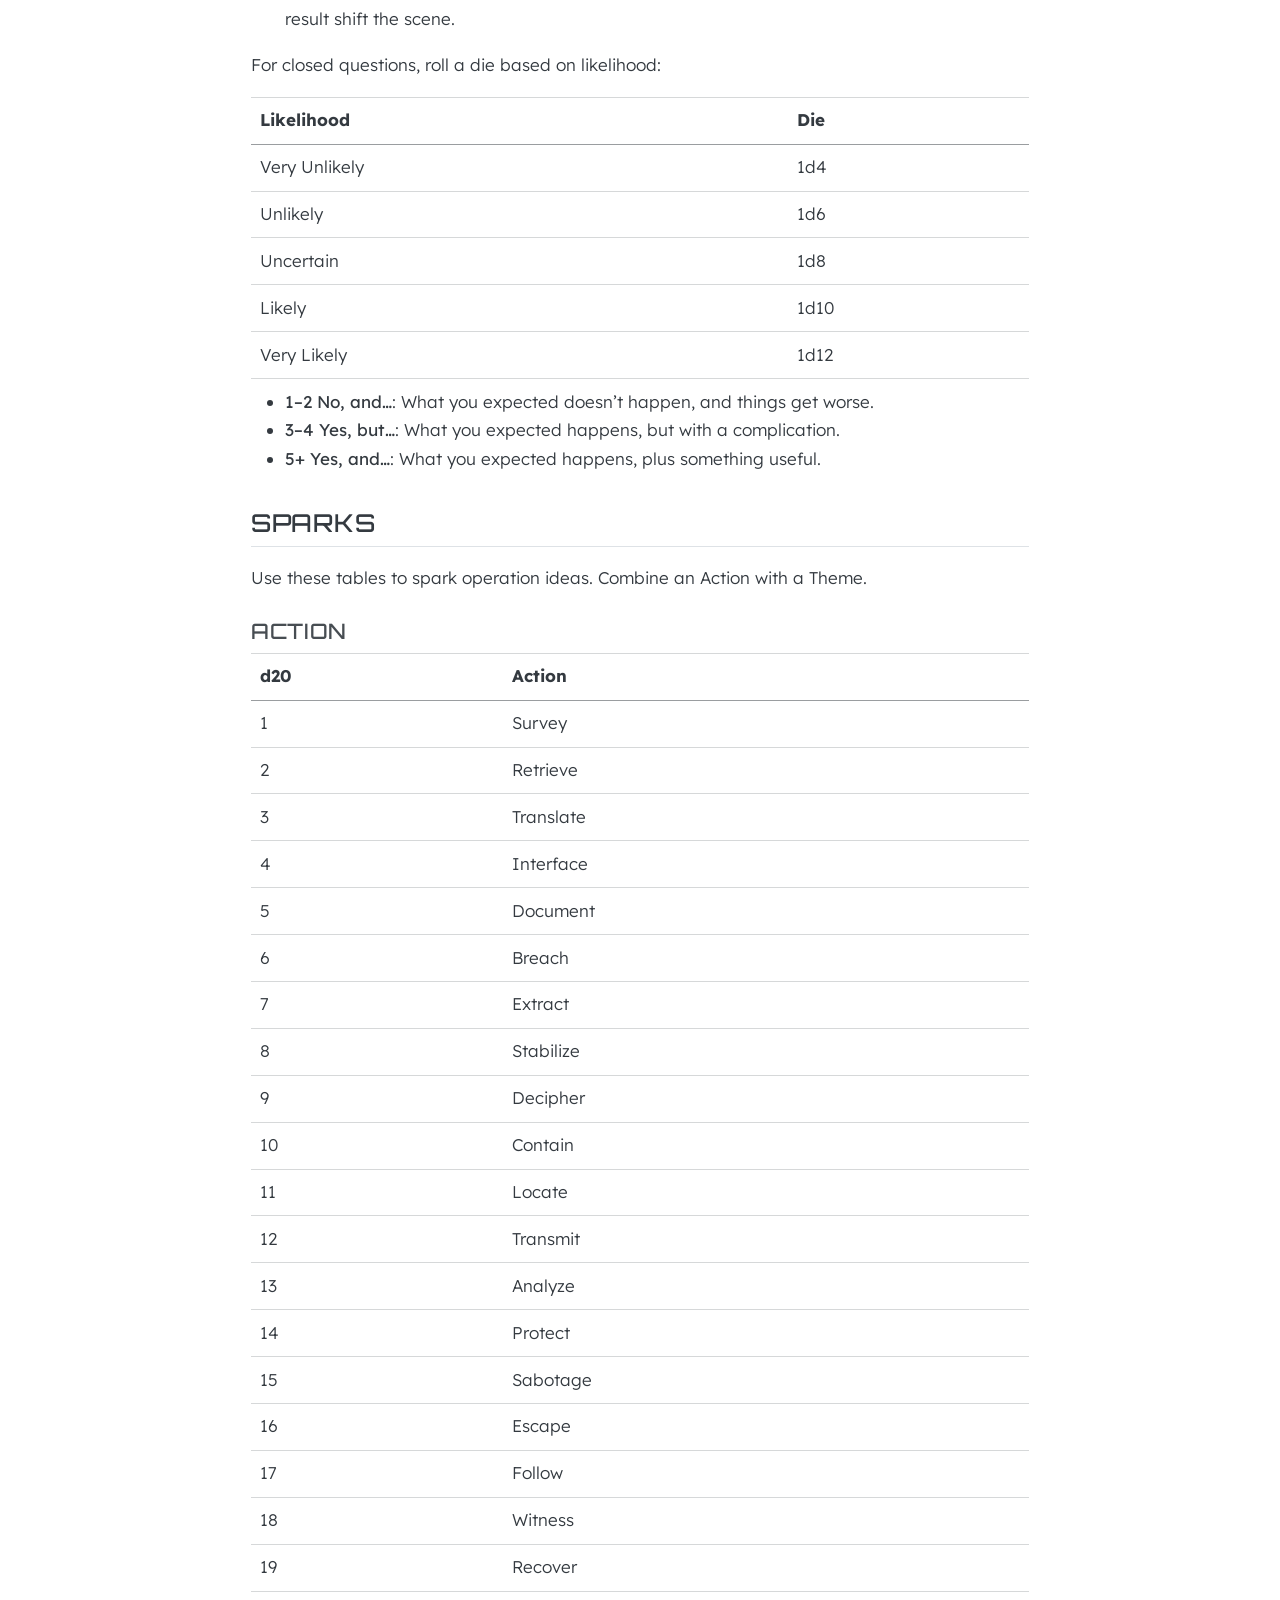
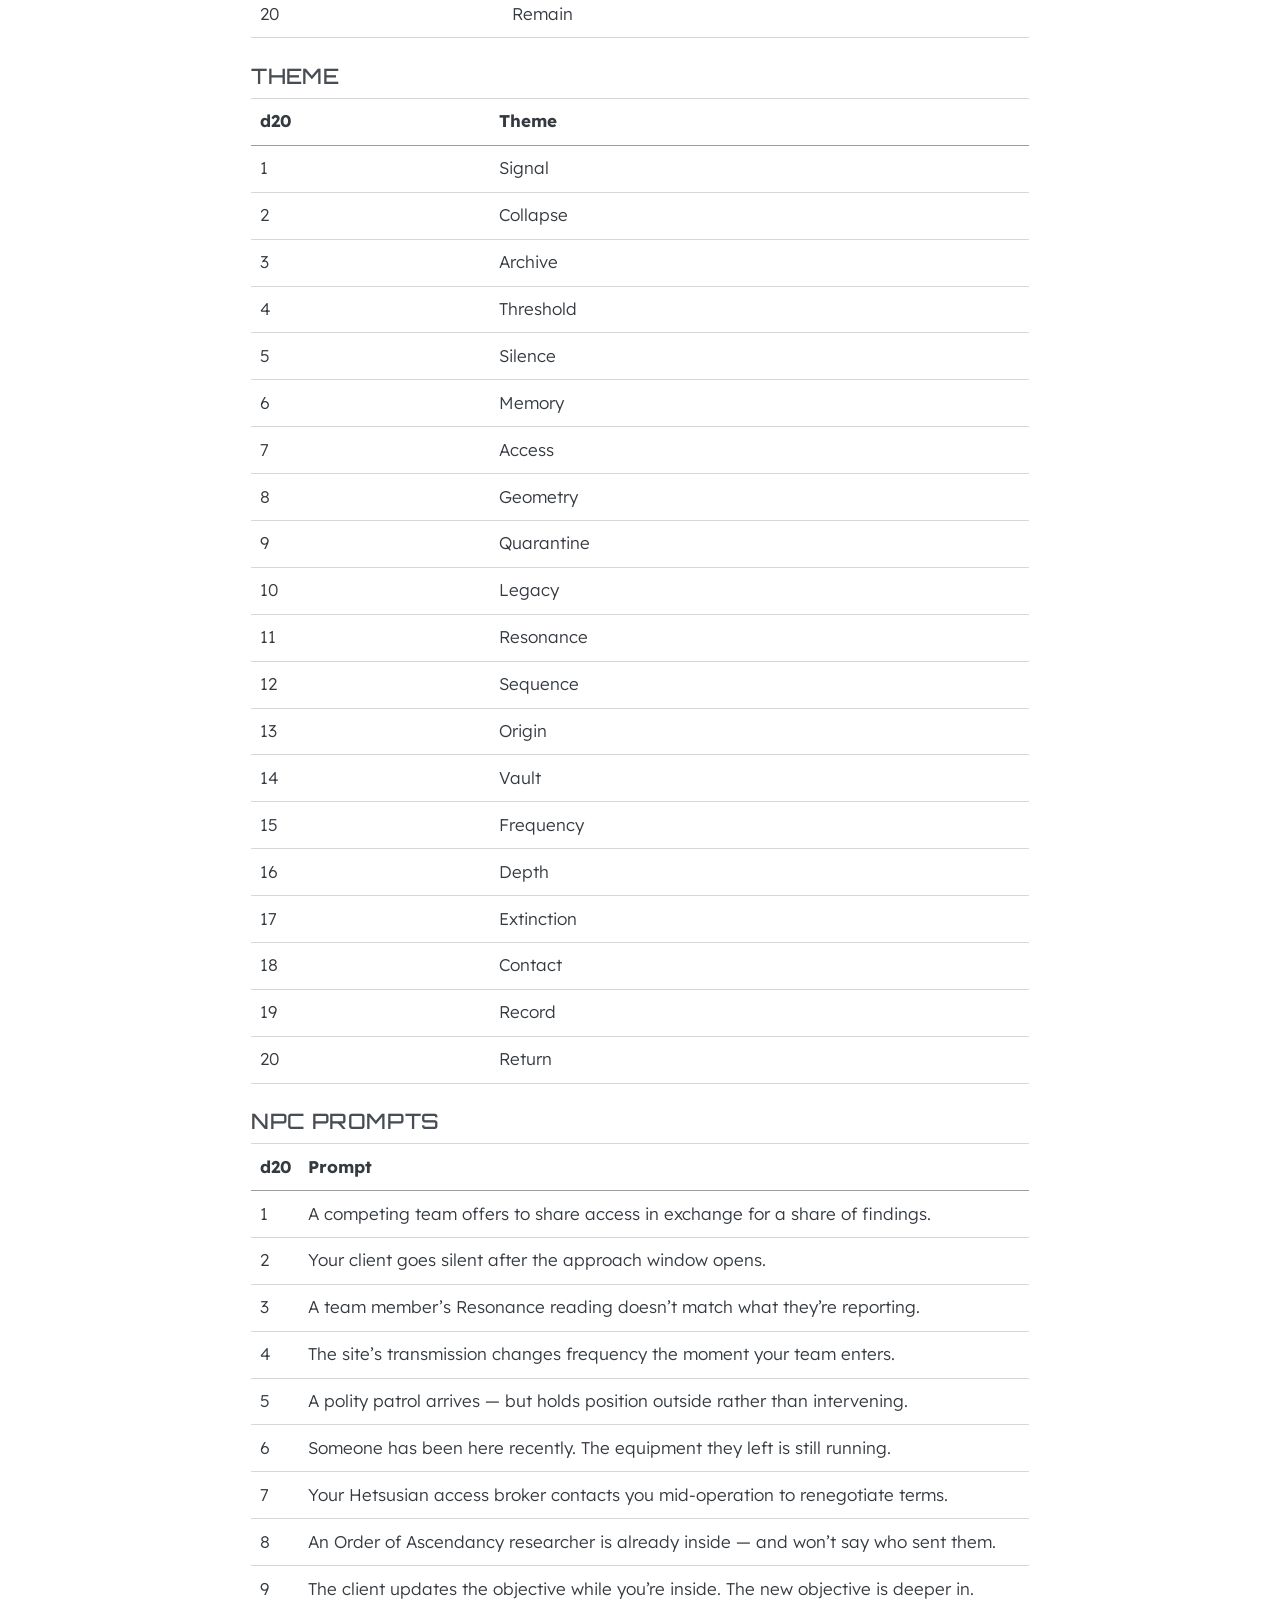
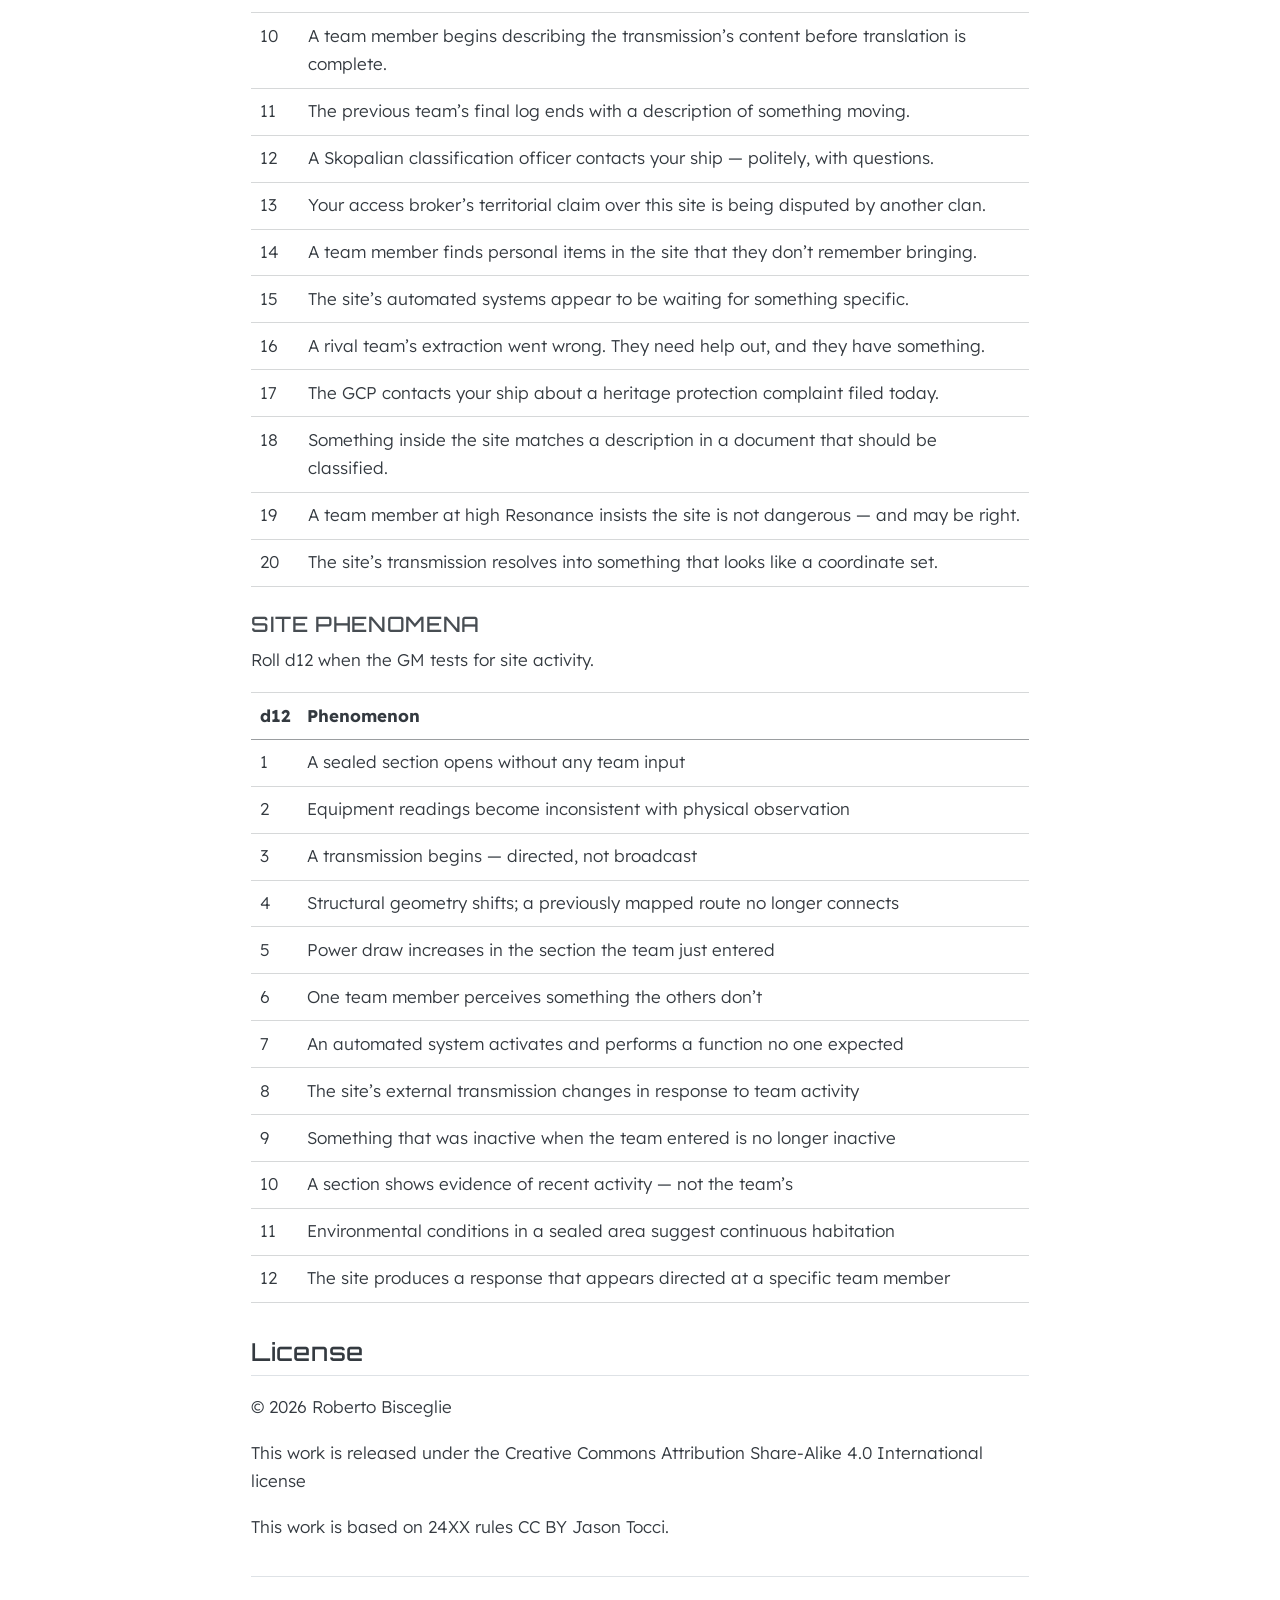
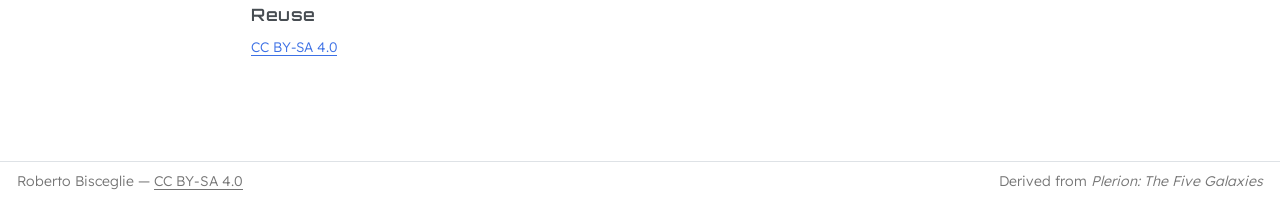
==== commit ce4623e3: "Built site for gh-pages" ====
--- a/74xx_cold_signal.html
+++ b/74xx_cold_signal.html
@@ -2,7 +2,7 @@
 <html xmlns="http://www.w3.org/1999/xhtml" lang="en" xml:lang="en"><head>
 
 <meta charset="utf-8">
-<meta name="generator" content="quarto-1.9.38">
+<meta name="generator" content="quarto-1.8.26">
 
 <meta name="viewport" content="width=device-width, initial-scale=1.0, user-scalable=yes">
 
@@ -11,9 +11,6 @@
 
 <title>74XX COLD SIGNAL – The Five Galaxies</title>
 <style>
-/* Default styles provided by pandoc.
-** See https://pandoc.org/MANUAL.html#variables-for-html for config info.
-*/
 code{white-space: pre-wrap;}
 span.smallcaps{font-variant: small-caps;}
 div.columns{display: flex; gap: min(4vw, 1.5em);}
@@ -37,18 +34,19 @@
 <meta name="quarto:offset" content="./">
 <script src="site_libs/quarto-html/quarto.js" type="module"></script>
 <script src="site_libs/quarto-html/tabsets/tabsets.js" type="module"></script>
+<script src="site_libs/quarto-html/axe/axe-check.js" type="module"></script>
 <script src="site_libs/quarto-html/popper.min.js"></script>
 <script src="site_libs/quarto-html/tippy.umd.min.js"></script>
 <script src="site_libs/quarto-html/anchor.min.js"></script>
 <link href="site_libs/quarto-html/tippy.css" rel="stylesheet">
-<link href="site_libs/quarto-html/quarto-syntax-highlighting-15634bcf2e68342d4ad2dfa704d543f6.css" rel="stylesheet" class="quarto-color-scheme" id="quarto-text-highlighting-styles">
-<link href="site_libs/quarto-html/quarto-syntax-highlighting-dark-0a6b7249c26820e032cb0bd839ff02b1.css" rel="stylesheet" class="quarto-color-scheme quarto-color-alternate" id="quarto-text-highlighting-styles">
-<link href="site_libs/quarto-html/quarto-syntax-highlighting-15634bcf2e68342d4ad2dfa704d543f6.css" rel="stylesheet" class="quarto-color-scheme-extra" id="quarto-text-highlighting-styles">
+<link href="site_libs/quarto-html/quarto-syntax-highlighting-587c61ba64f3a5504c4d52d930310e48.css" rel="stylesheet" class="quarto-color-scheme" id="quarto-text-highlighting-styles">
+<link href="site_libs/quarto-html/quarto-syntax-highlighting-dark-b758ccaa5987ceb1b75504551e579abf.css" rel="stylesheet" class="quarto-color-scheme quarto-color-alternate" id="quarto-text-highlighting-styles">
+<link href="site_libs/quarto-html/quarto-syntax-highlighting-587c61ba64f3a5504c4d52d930310e48.css" rel="stylesheet" class="quarto-color-scheme-extra" id="quarto-text-highlighting-styles">
 <script src="site_libs/bootstrap/bootstrap.min.js"></script>
 <link href="site_libs/bootstrap/bootstrap-icons.css" rel="stylesheet">
-<link href="site_libs/bootstrap/bootstrap-5b1c58e66ef74a4b994079585d538883.min.css" rel="stylesheet" append-hash="true" class="quarto-color-scheme" id="quarto-bootstrap" data-mode="light">
-<link href="site_libs/bootstrap/bootstrap-dark-97cace2ba407a1d0b23a291a3ef258f9.min.css" rel="stylesheet" append-hash="true" class="quarto-color-scheme quarto-color-alternate" id="quarto-bootstrap" data-mode="dark">
-<link href="site_libs/bootstrap/bootstrap-5b1c58e66ef74a4b994079585d538883.min.css" rel="stylesheet" append-hash="true" class="quarto-color-scheme-extra" id="quarto-bootstrap" data-mode="light">
+<link href="site_libs/bootstrap/bootstrap-1382f62d8978ce82f8d2d9927f48b3dc.min.css" rel="stylesheet" append-hash="true" class="quarto-color-scheme" id="quarto-bootstrap" data-mode="light">
+<link href="site_libs/bootstrap/bootstrap-dark-770f93cf0d6bce23fd1869f728bdc28a.min.css" rel="stylesheet" append-hash="true" class="quarto-color-scheme quarto-color-alternate" id="quarto-bootstrap" data-mode="dark">
+<link href="site_libs/bootstrap/bootstrap-1382f62d8978ce82f8d2d9927f48b3dc.min.css" rel="stylesheet" append-hash="true" class="quarto-color-scheme-extra" id="quarto-bootstrap" data-mode="light">
 <script id="quarto-search-options" type="application/json">{
   "location": "navbar",
   "copy-button": false,
@@ -77,8 +75,11 @@
   }
 }</script>
 <link rel="preconnect" href="https://fonts.googleapis.com">
+
 <link rel="preconnect" href="https://fonts.gstatic.com" crossorigin="">
+
 <link href="https://fonts.googleapis.com/css2?family=Lexend:wght@300;400;500&amp;family=Orbitron:wght@400;500;700;900&amp;display=swap" rel="stylesheet">
+
 
 
 </head>
--- a/site_libs/quarto-html/quarto-syntax-highlighting-587c61ba64f3a5504c4d52d930310e48.css
+++ b/site_libs/quarto-html/quarto-syntax-highlighting-587c61ba64f3a5504c4d52d930310e48.css
@@ -0,0 +1,236 @@
+/* quarto syntax highlight colors */
+:root {
+  --quarto-hl-ot-color: #003B4F;
+  --quarto-hl-at-color: #657422;
+  --quarto-hl-ss-color: #20794D;
+  --quarto-hl-an-color: #5E5E5E;
+  --quarto-hl-fu-color: #4758AB;
+  --quarto-hl-st-color: #20794D;
+  --quarto-hl-cf-color: #003B4F;
+  --quarto-hl-op-color: #5E5E5E;
+  --quarto-hl-er-color: #AD0000;
+  --quarto-hl-bn-color: #AD0000;
+  --quarto-hl-al-color: #AD0000;
+  --quarto-hl-va-color: #111111;
+  --quarto-hl-bu-color: inherit;
+  --quarto-hl-ex-color: inherit;
+  --quarto-hl-pp-color: #AD0000;
+  --quarto-hl-in-color: #5E5E5E;
+  --quarto-hl-vs-color: #20794D;
+  --quarto-hl-wa-color: #5E5E5E;
+  --quarto-hl-do-color: #5E5E5E;
+  --quarto-hl-im-color: #00769E;
+  --quarto-hl-ch-color: #20794D;
+  --quarto-hl-dt-color: #AD0000;
+  --quarto-hl-fl-color: #AD0000;
+  --quarto-hl-co-color: #5E5E5E;
+  --quarto-hl-cv-color: #5E5E5E;
+  --quarto-hl-cn-color: #8f5902;
+  --quarto-hl-sc-color: #5E5E5E;
+  --quarto-hl-dv-color: #AD0000;
+  --quarto-hl-kw-color: #003B4F;
+}
+
+/* other quarto variables */
+:root {
+  --quarto-font-monospace: SFMono-Regular, Menlo, Monaco, Consolas, "Liberation Mono", "Courier New", monospace;
+}
+
+/* syntax highlight based on Pandoc's rules */
+pre > code.sourceCode > span {
+  color: #003B4F;
+}
+
+code.sourceCode > span {
+  color: #003B4F;
+}
+
+div.sourceCode,
+div.sourceCode pre.sourceCode {
+  color: #003B4F;
+}
+
+/* Normal */
+code span {
+  color: #003B4F;
+}
+
+/* Alert */
+code span.al {
+  color: #AD0000;
+  font-style: inherit;
+}
+
+/* Annotation */
+code span.an {
+  color: #5E5E5E;
+  font-style: inherit;
+}
+
+/* Attribute */
+code span.at {
+  color: #657422;
+  font-style: inherit;
+}
+
+/* BaseN */
+code span.bn {
+  color: #AD0000;
+  font-style: inherit;
+}
+
+/* BuiltIn */
+code span.bu {
+  font-style: inherit;
+}
+
+/* ControlFlow */
+code span.cf {
+  color: #003B4F;
+  font-weight: bold;
+  font-style: inherit;
+}
+
+/* Char */
+code span.ch {
+  color: #20794D;
+  font-style: inherit;
+}
+
+/* Constant */
+code span.cn {
+  color: #8f5902;
+  font-style: inherit;
+}
+
+/* Comment */
+code span.co {
+  color: #5E5E5E;
+  font-style: inherit;
+}
+
+/* CommentVar */
+code span.cv {
+  color: #5E5E5E;
+  font-style: italic;
+}
+
+/* Documentation */
+code span.do {
+  color: #5E5E5E;
+  font-style: italic;
+}
+
+/* DataType */
+code span.dt {
+  color: #AD0000;
+  font-style: inherit;
+}
+
+/* DecVal */
+code span.dv {
+  color: #AD0000;
+  font-style: inherit;
+}
+
+/* Error */
+code span.er {
+  color: #AD0000;
+  font-style: inherit;
+}
+
+/* Extension */
+code span.ex {
+  font-style: inherit;
+}
+
+/* Float */
+code span.fl {
+  color: #AD0000;
+  font-style: inherit;
+}
+
+/* Function */
+code span.fu {
+  color: #4758AB;
+  font-style: inherit;
+}
+
+/* Import */
+code span.im {
+  color: #00769E;
+  font-style: inherit;
+}
+
+/* Information */
+code span.in {
+  color: #5E5E5E;
+  font-style: inherit;
+}
+
+/* Keyword */
+code span.kw {
+  color: #003B4F;
+  font-weight: bold;
+  font-style: inherit;
+}
+
+/* Operator */
+code span.op {
+  color: #5E5E5E;
+  font-style: inherit;
+}
+
+/* Other */
+code span.ot {
+  color: #003B4F;
+  font-style: inherit;
+}
+
+/* Preprocessor */
+code span.pp {
+  color: #AD0000;
+  font-style: inherit;
+}
+
+/* SpecialChar */
+code span.sc {
+  color: #5E5E5E;
+  font-style: inherit;
+}
+
+/* SpecialString */
+code span.ss {
+  color: #20794D;
+  font-style: inherit;
+}
+
+/* String */
+code span.st {
+  color: #20794D;
+  font-style: inherit;
+}
+
+/* Variable */
+code span.va {
+  color: #111111;
+  font-style: inherit;
+}
+
+/* VerbatimString */
+code span.vs {
+  color: #20794D;
+  font-style: inherit;
+}
+
+/* Warning */
+code span.wa {
+  color: #5E5E5E;
+  font-style: italic;
+}
+
+.prevent-inlining {
+  content: "</";
+}
+
+/*# sourceMappingURL=2dce1cc6c82594539e1579de68416b47.css.map */
--- a/site_libs/quarto-html/quarto-syntax-highlighting-dark-b758ccaa5987ceb1b75504551e579abf.css
+++ b/site_libs/quarto-html/quarto-syntax-highlighting-dark-b758ccaa5987ceb1b75504551e579abf.css
@@ -0,0 +1,219 @@
+/* quarto syntax highlight colors */
+:root {
+  --quarto-hl-al-color: #f07178;
+  --quarto-hl-an-color: #d4d0ab;
+  --quarto-hl-at-color: #00e0e0;
+  --quarto-hl-bn-color: #d4d0ab;
+  --quarto-hl-bu-color: #abe338;
+  --quarto-hl-ch-color: #abe338;
+  --quarto-hl-co-color: #f8f8f2;
+  --quarto-hl-cv-color: #ffd700;
+  --quarto-hl-cn-color: #ffd700;
+  --quarto-hl-cf-color: #ffa07a;
+  --quarto-hl-dt-color: #ffa07a;
+  --quarto-hl-dv-color: #d4d0ab;
+  --quarto-hl-do-color: #f8f8f2;
+  --quarto-hl-er-color: #f07178;
+  --quarto-hl-ex-color: #00e0e0;
+  --quarto-hl-fl-color: #d4d0ab;
+  --quarto-hl-fu-color: #ffa07a;
+  --quarto-hl-im-color: #abe338;
+  --quarto-hl-in-color: #d4d0ab;
+  --quarto-hl-kw-color: #ffa07a;
+  --quarto-hl-op-color: #ffa07a;
+  --quarto-hl-ot-color: #00e0e0;
+  --quarto-hl-pp-color: #dcc6e0;
+  --quarto-hl-re-color: #00e0e0;
+  --quarto-hl-sc-color: #abe338;
+  --quarto-hl-ss-color: #abe338;
+  --quarto-hl-st-color: #abe338;
+  --quarto-hl-va-color: #00e0e0;
+  --quarto-hl-vs-color: #abe338;
+  --quarto-hl-wa-color: #dcc6e0;
+}
+
+/* other quarto variables */
+:root {
+  --quarto-font-monospace: SFMono-Regular, Menlo, Monaco, Consolas, "Liberation Mono", "Courier New", monospace;
+}
+
+/* syntax highlight based on Pandoc's rules */
+pre > code.sourceCode > span {
+  color: #f8f8f2;
+}
+
+code.sourceCode > span {
+  color: #f8f8f2;
+}
+
+div.sourceCode,
+div.sourceCode pre.sourceCode {
+  color: #f8f8f2;
+}
+
+/* Normal */
+code span {
+  color: #f8f8f2;
+}
+
+/* Alert */
+code span.al {
+  color: #f07178;
+}
+
+/* Annotation */
+code span.an {
+  color: #d4d0ab;
+}
+
+/* Attribute */
+code span.at {
+  color: #00e0e0;
+}
+
+/* BaseN */
+code span.bn {
+  color: #d4d0ab;
+}
+
+/* BuiltIn */
+code span.bu {
+  color: #abe338;
+}
+
+/* ControlFlow */
+code span.cf {
+  font-weight: bold;
+  color: #ffa07a;
+}
+
+/* Char */
+code span.ch {
+  color: #abe338;
+}
+
+/* Constant */
+code span.cn {
+  color: #ffd700;
+}
+
+/* Comment */
+code span.co {
+  font-style: italic;
+  color: #f8f8f2;
+}
+
+/* CommentVar */
+code span.cv {
+  color: #ffd700;
+}
+
+/* Documentation */
+code span.do {
+  color: #f8f8f2;
+}
+
+/* DataType */
+code span.dt {
+  color: #ffa07a;
+}
+
+/* DecVal */
+code span.dv {
+  color: #d4d0ab;
+}
+
+/* Error */
+code span.er {
+  color: #f07178;
+  text-decoration: underline;
+}
+
+/* Extension */
+code span.ex {
+  font-weight: bold;
+  color: #00e0e0;
+}
+
+/* Float */
+code span.fl {
+  color: #d4d0ab;
+}
+
+/* Function */
+code span.fu {
+  color: #ffa07a;
+}
+
+/* Import */
+code span.im {
+  color: #abe338;
+}
+
+/* Information */
+code span.in {
+  color: #d4d0ab;
+}
+
+/* Keyword */
+code span.kw {
+  font-weight: bold;
+  color: #ffa07a;
+}
+
+/* Operator */
+code span.op {
+  color: #ffa07a;
+}
+
+/* Other */
+code span.ot {
+  color: #00e0e0;
+}
+
+/* Preprocessor */
+code span.pp {
+  color: #dcc6e0;
+}
+
+/* RegionMarker */
+code span.re {
+  background-color: #f8f8f2;
+  color: #00e0e0;
+}
+
+/* SpecialChar */
+code span.sc {
+  color: #abe338;
+}
+
+/* SpecialString */
+code span.ss {
+  color: #abe338;
+}
+
+/* String */
+code span.st {
+  color: #abe338;
+}
+
+/* Variable */
+code span.va {
+  color: #00e0e0;
+}
+
+/* VerbatimString */
+code span.vs {
+  color: #abe338;
+}
+
+/* Warning */
+code span.wa {
+  color: #dcc6e0;
+}
+
+.prevent-inlining {
+  content: "</";
+}
+
+/*# sourceMappingURL=6c091f0476edacc1e88d089996040f32.css.map */
--- a/site_libs/quarto-html/quarto-syntax-highlighting-587c61ba64f3a5504c4d52d930310e48.css
+++ b/site_libs/quarto-html/quarto-syntax-highlighting-587c61ba64f3a5504c4d52d930310e48.css
@@ -0,0 +1,236 @@
+/* quarto syntax highlight colors */
+:root {
+  --quarto-hl-ot-color: #003B4F;
+  --quarto-hl-at-color: #657422;
+  --quarto-hl-ss-color: #20794D;
+  --quarto-hl-an-color: #5E5E5E;
+  --quarto-hl-fu-color: #4758AB;
+  --quarto-hl-st-color: #20794D;
+  --quarto-hl-cf-color: #003B4F;
+  --quarto-hl-op-color: #5E5E5E;
+  --quarto-hl-er-color: #AD0000;
+  --quarto-hl-bn-color: #AD0000;
+  --quarto-hl-al-color: #AD0000;
+  --quarto-hl-va-color: #111111;
+  --quarto-hl-bu-color: inherit;
+  --quarto-hl-ex-color: inherit;
+  --quarto-hl-pp-color: #AD0000;
+  --quarto-hl-in-color: #5E5E5E;
+  --quarto-hl-vs-color: #20794D;
+  --quarto-hl-wa-color: #5E5E5E;
+  --quarto-hl-do-color: #5E5E5E;
+  --quarto-hl-im-color: #00769E;
+  --quarto-hl-ch-color: #20794D;
+  --quarto-hl-dt-color: #AD0000;
+  --quarto-hl-fl-color: #AD0000;
+  --quarto-hl-co-color: #5E5E5E;
+  --quarto-hl-cv-color: #5E5E5E;
+  --quarto-hl-cn-color: #8f5902;
+  --quarto-hl-sc-color: #5E5E5E;
+  --quarto-hl-dv-color: #AD0000;
+  --quarto-hl-kw-color: #003B4F;
+}
+
+/* other quarto variables */
+:root {
+  --quarto-font-monospace: SFMono-Regular, Menlo, Monaco, Consolas, "Liberation Mono", "Courier New", monospace;
+}
+
+/* syntax highlight based on Pandoc's rules */
+pre > code.sourceCode > span {
+  color: #003B4F;
+}
+
+code.sourceCode > span {
+  color: #003B4F;
+}
+
+div.sourceCode,
+div.sourceCode pre.sourceCode {
+  color: #003B4F;
+}
+
+/* Normal */
+code span {
+  color: #003B4F;
+}
+
+/* Alert */
+code span.al {
+  color: #AD0000;
+  font-style: inherit;
+}
+
+/* Annotation */
+code span.an {
+  color: #5E5E5E;
+  font-style: inherit;
+}
+
+/* Attribute */
+code span.at {
+  color: #657422;
+  font-style: inherit;
+}
+
+/* BaseN */
+code span.bn {
+  color: #AD0000;
+  font-style: inherit;
+}
+
+/* BuiltIn */
+code span.bu {
+  font-style: inherit;
+}
+
+/* ControlFlow */
+code span.cf {
+  color: #003B4F;
+  font-weight: bold;
+  font-style: inherit;
+}
+
+/* Char */
+code span.ch {
+  color: #20794D;
+  font-style: inherit;
+}
+
+/* Constant */
+code span.cn {
+  color: #8f5902;
+  font-style: inherit;
+}
+
+/* Comment */
+code span.co {
+  color: #5E5E5E;
+  font-style: inherit;
+}
+
+/* CommentVar */
+code span.cv {
+  color: #5E5E5E;
+  font-style: italic;
+}
+
+/* Documentation */
+code span.do {
+  color: #5E5E5E;
+  font-style: italic;
+}
+
+/* DataType */
+code span.dt {
+  color: #AD0000;
+  font-style: inherit;
+}
+
+/* DecVal */
+code span.dv {
+  color: #AD0000;
+  font-style: inherit;
+}
+
+/* Error */
+code span.er {
+  color: #AD0000;
+  font-style: inherit;
+}
+
+/* Extension */
+code span.ex {
+  font-style: inherit;
+}
+
+/* Float */
+code span.fl {
+  color: #AD0000;
+  font-style: inherit;
+}
+
+/* Function */
+code span.fu {
+  color: #4758AB;
+  font-style: inherit;
+}
+
+/* Import */
+code span.im {
+  color: #00769E;
+  font-style: inherit;
+}
+
+/* Information */
+code span.in {
+  color: #5E5E5E;
+  font-style: inherit;
+}
+
+/* Keyword */
+code span.kw {
+  color: #003B4F;
+  font-weight: bold;
+  font-style: inherit;
+}
+
+/* Operator */
+code span.op {
+  color: #5E5E5E;
+  font-style: inherit;
+}
+
+/* Other */
+code span.ot {
+  color: #003B4F;
+  font-style: inherit;
+}
+
+/* Preprocessor */
+code span.pp {
+  color: #AD0000;
+  font-style: inherit;
+}
+
+/* SpecialChar */
+code span.sc {
+  color: #5E5E5E;
+  font-style: inherit;
+}
+
+/* SpecialString */
+code span.ss {
+  color: #20794D;
+  font-style: inherit;
+}
+
+/* String */
+code span.st {
+  color: #20794D;
+  font-style: inherit;
+}
+
+/* Variable */
+code span.va {
+  color: #111111;
+  font-style: inherit;
+}
+
+/* VerbatimString */
+code span.vs {
+  color: #20794D;
+  font-style: inherit;
+}
+
+/* Warning */
+code span.wa {
+  color: #5E5E5E;
+  font-style: italic;
+}
+
+.prevent-inlining {
+  content: "</";
+}
+
+/*# sourceMappingURL=2dce1cc6c82594539e1579de68416b47.css.map */
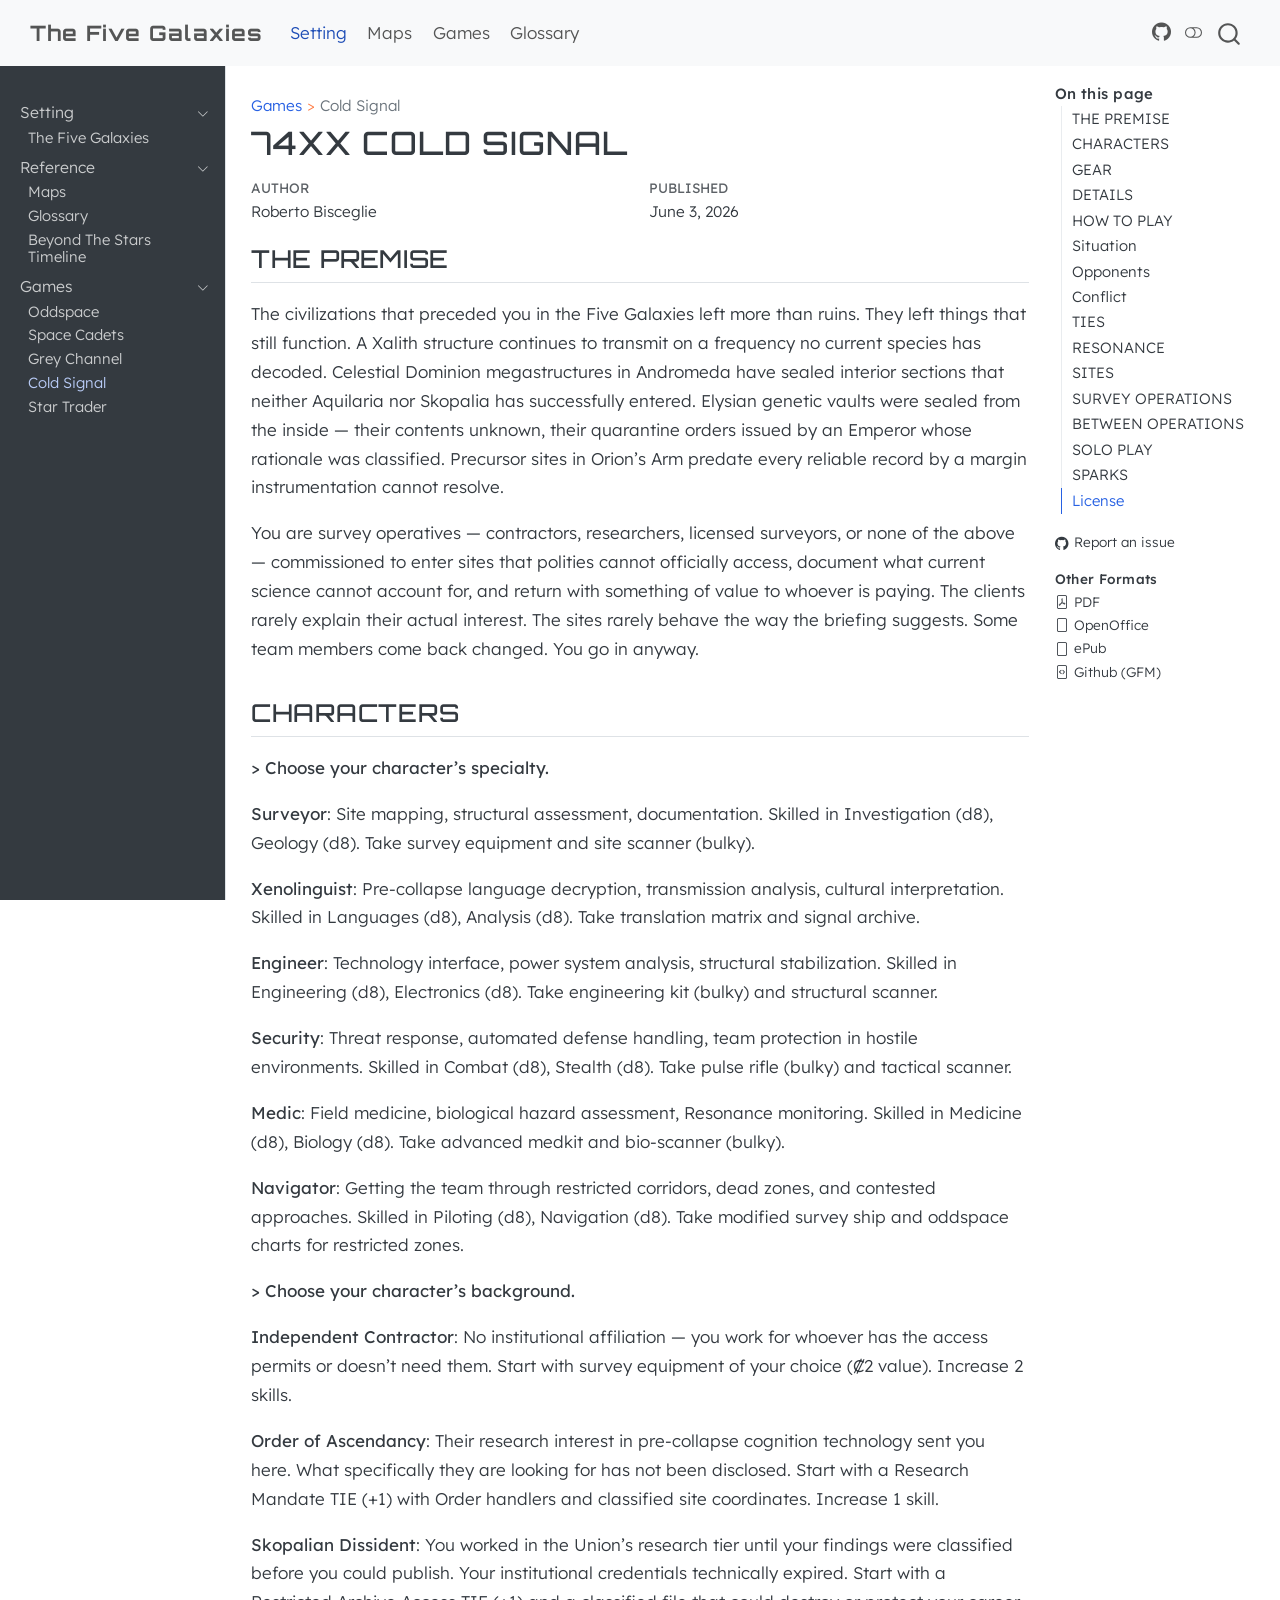
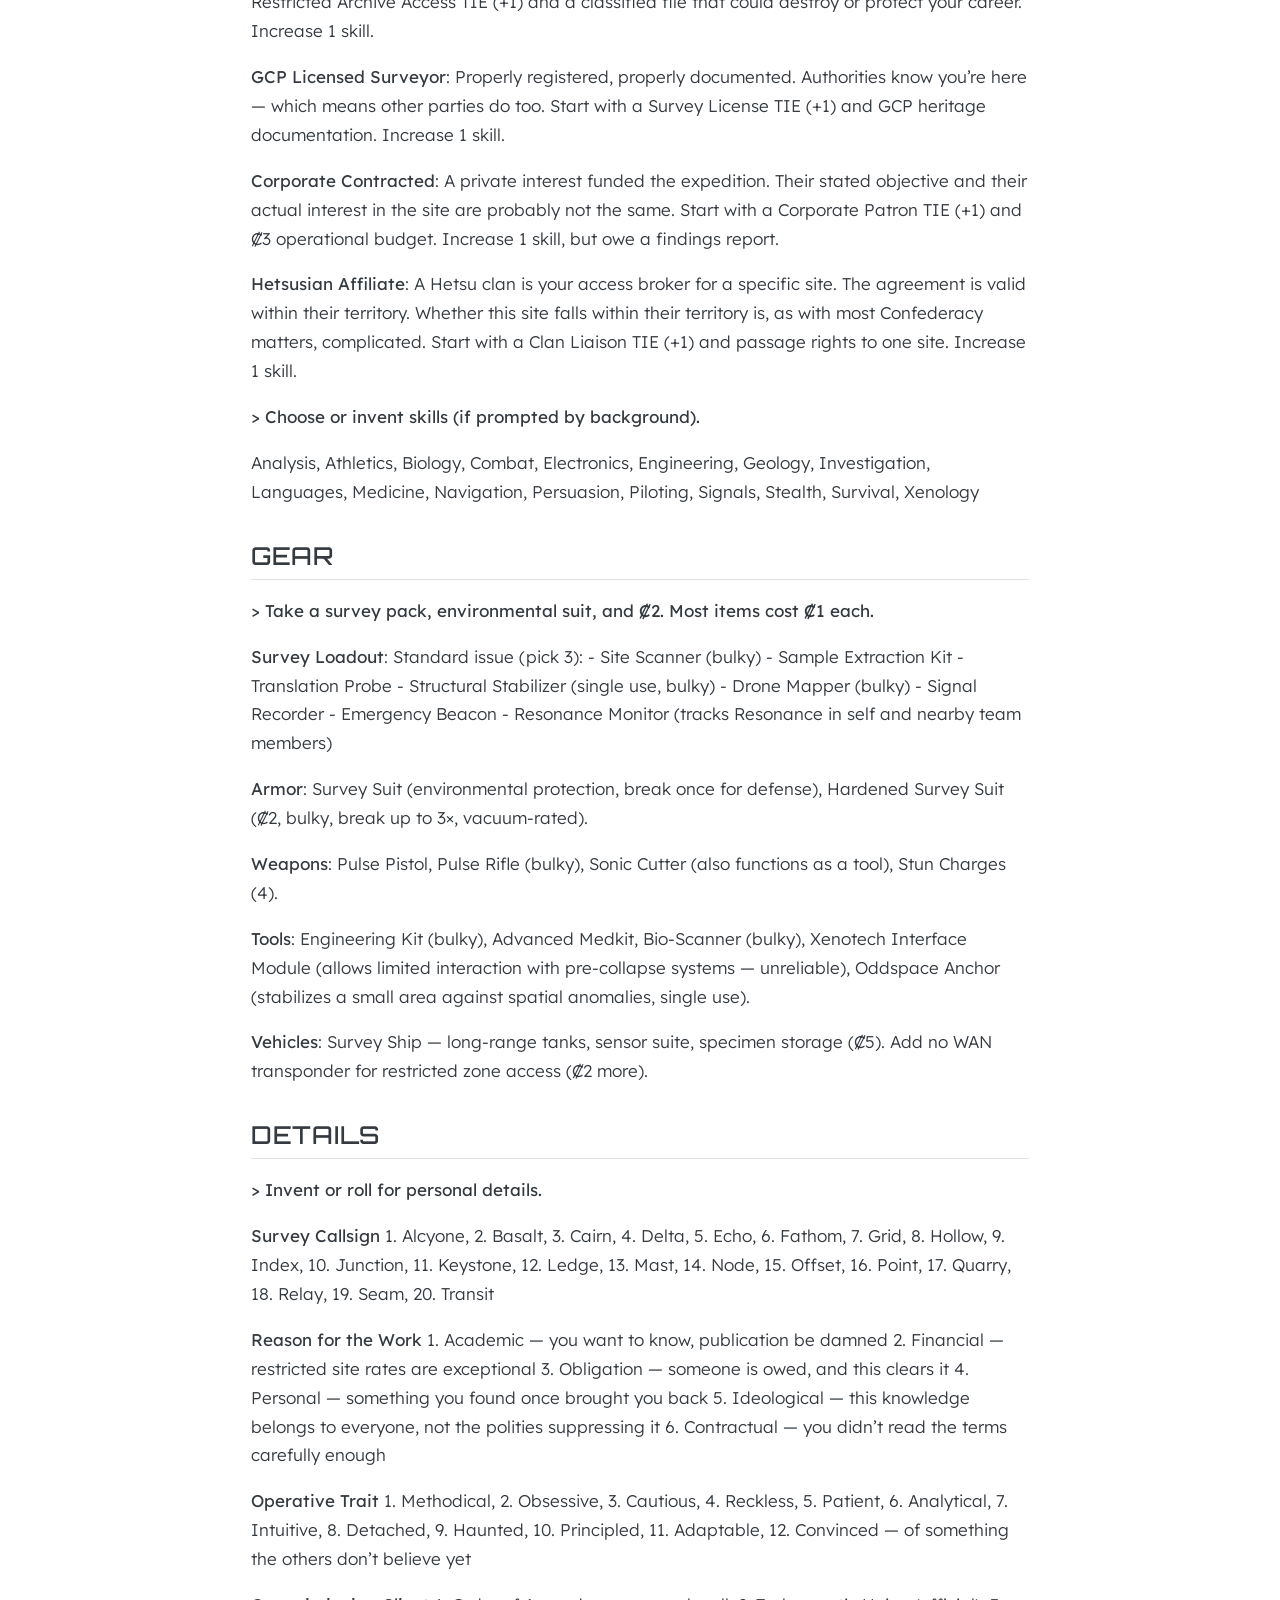
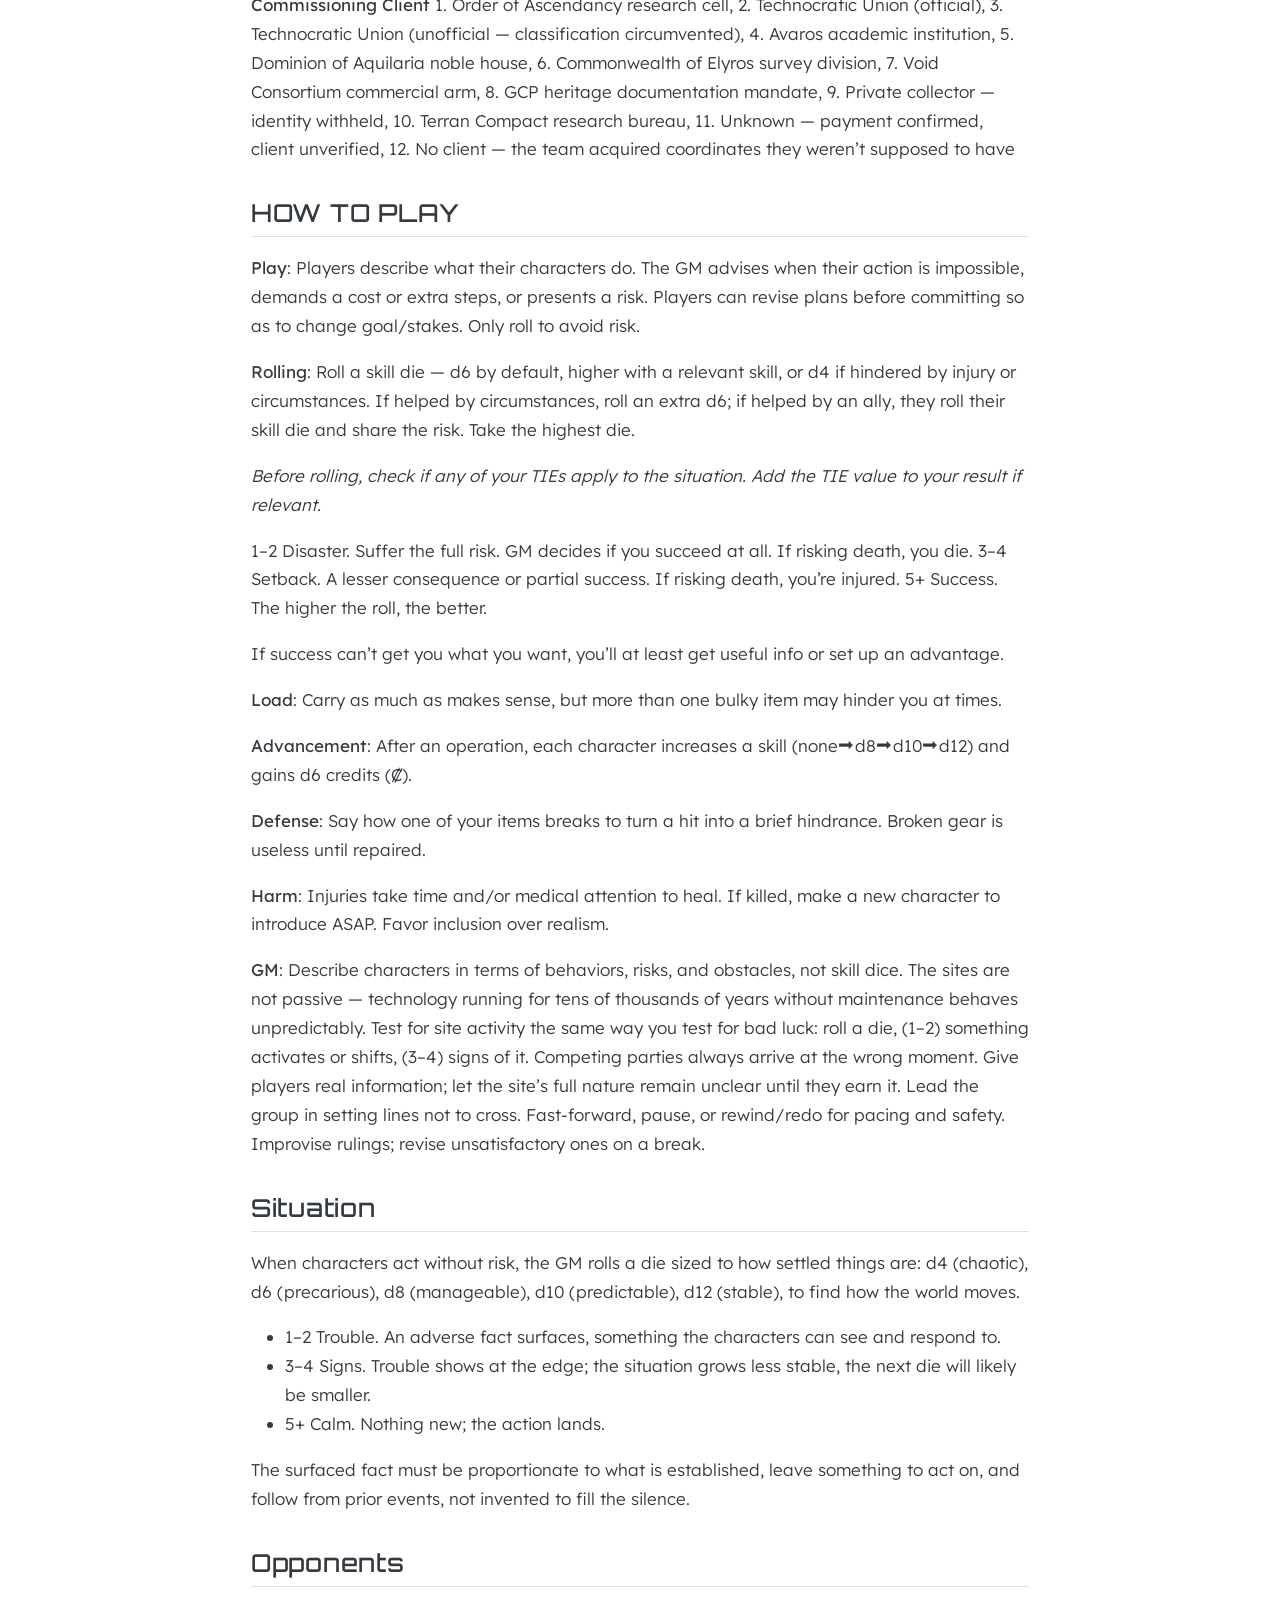
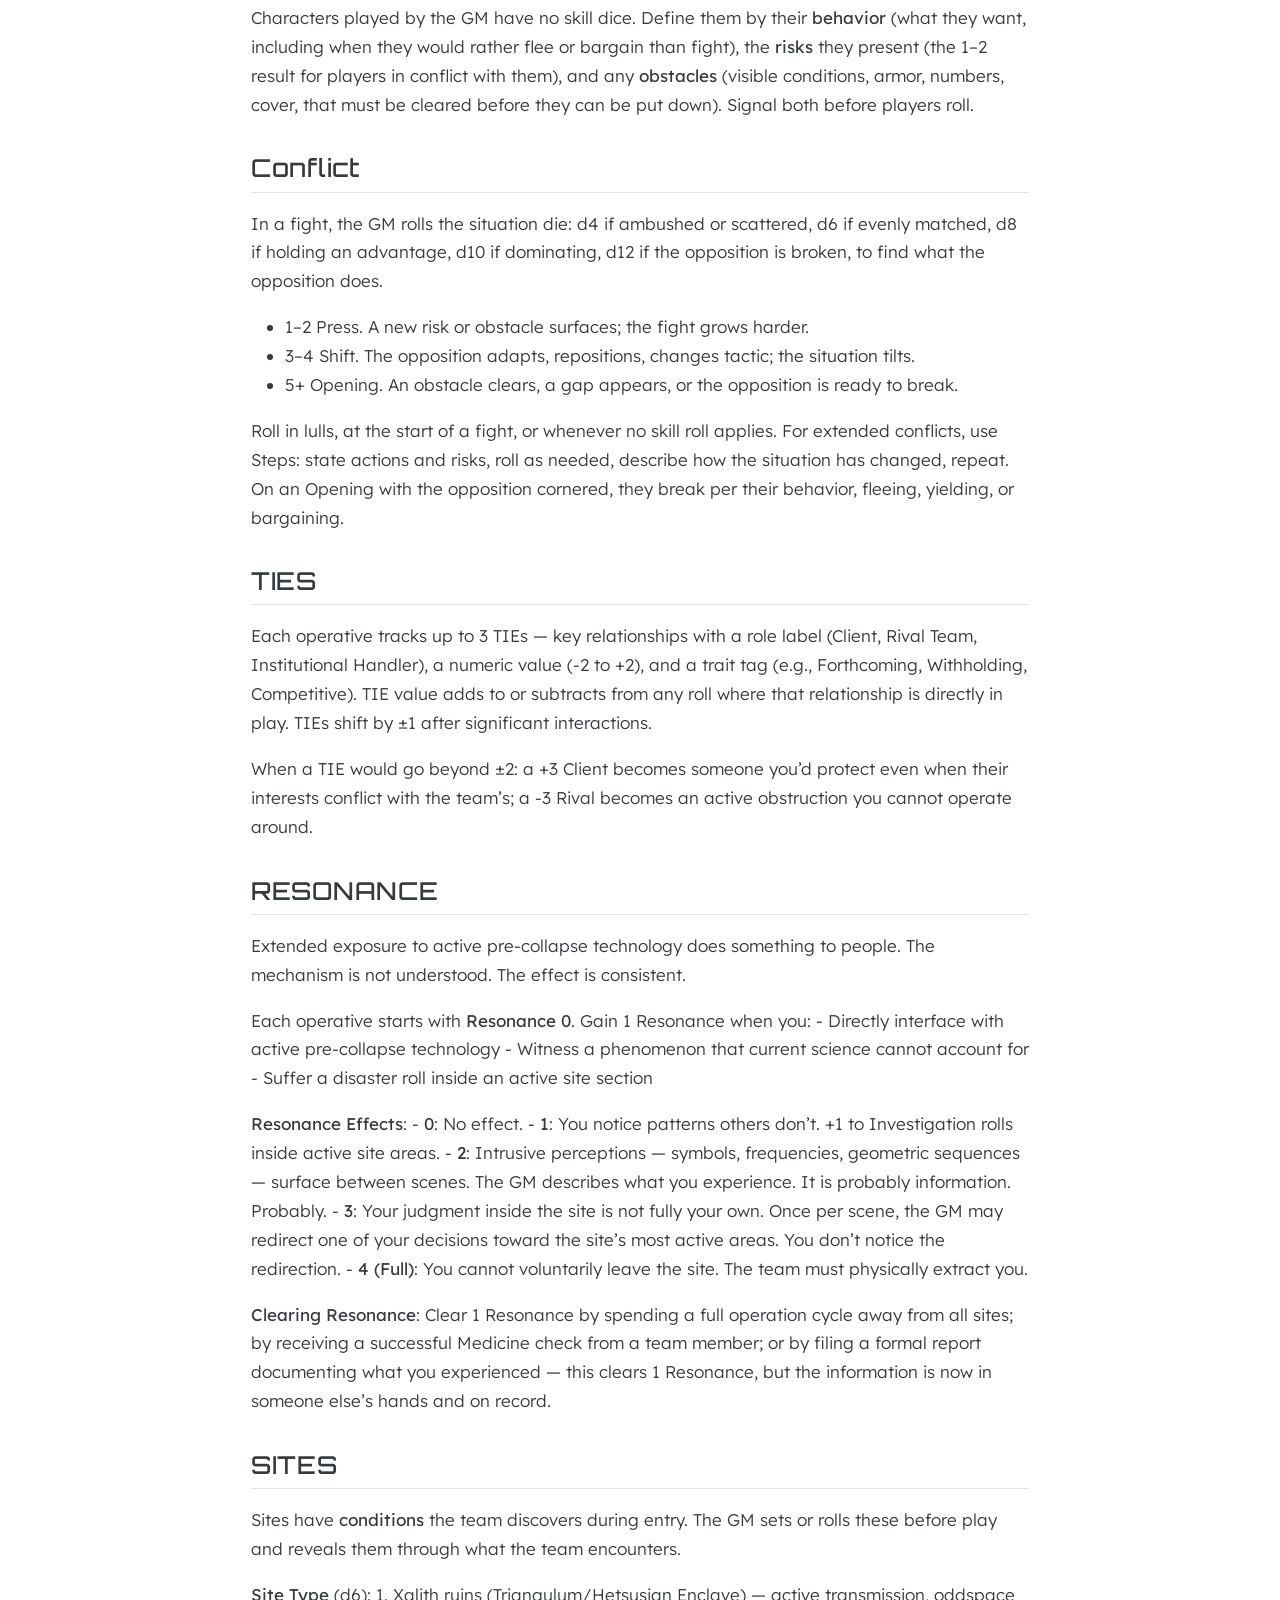
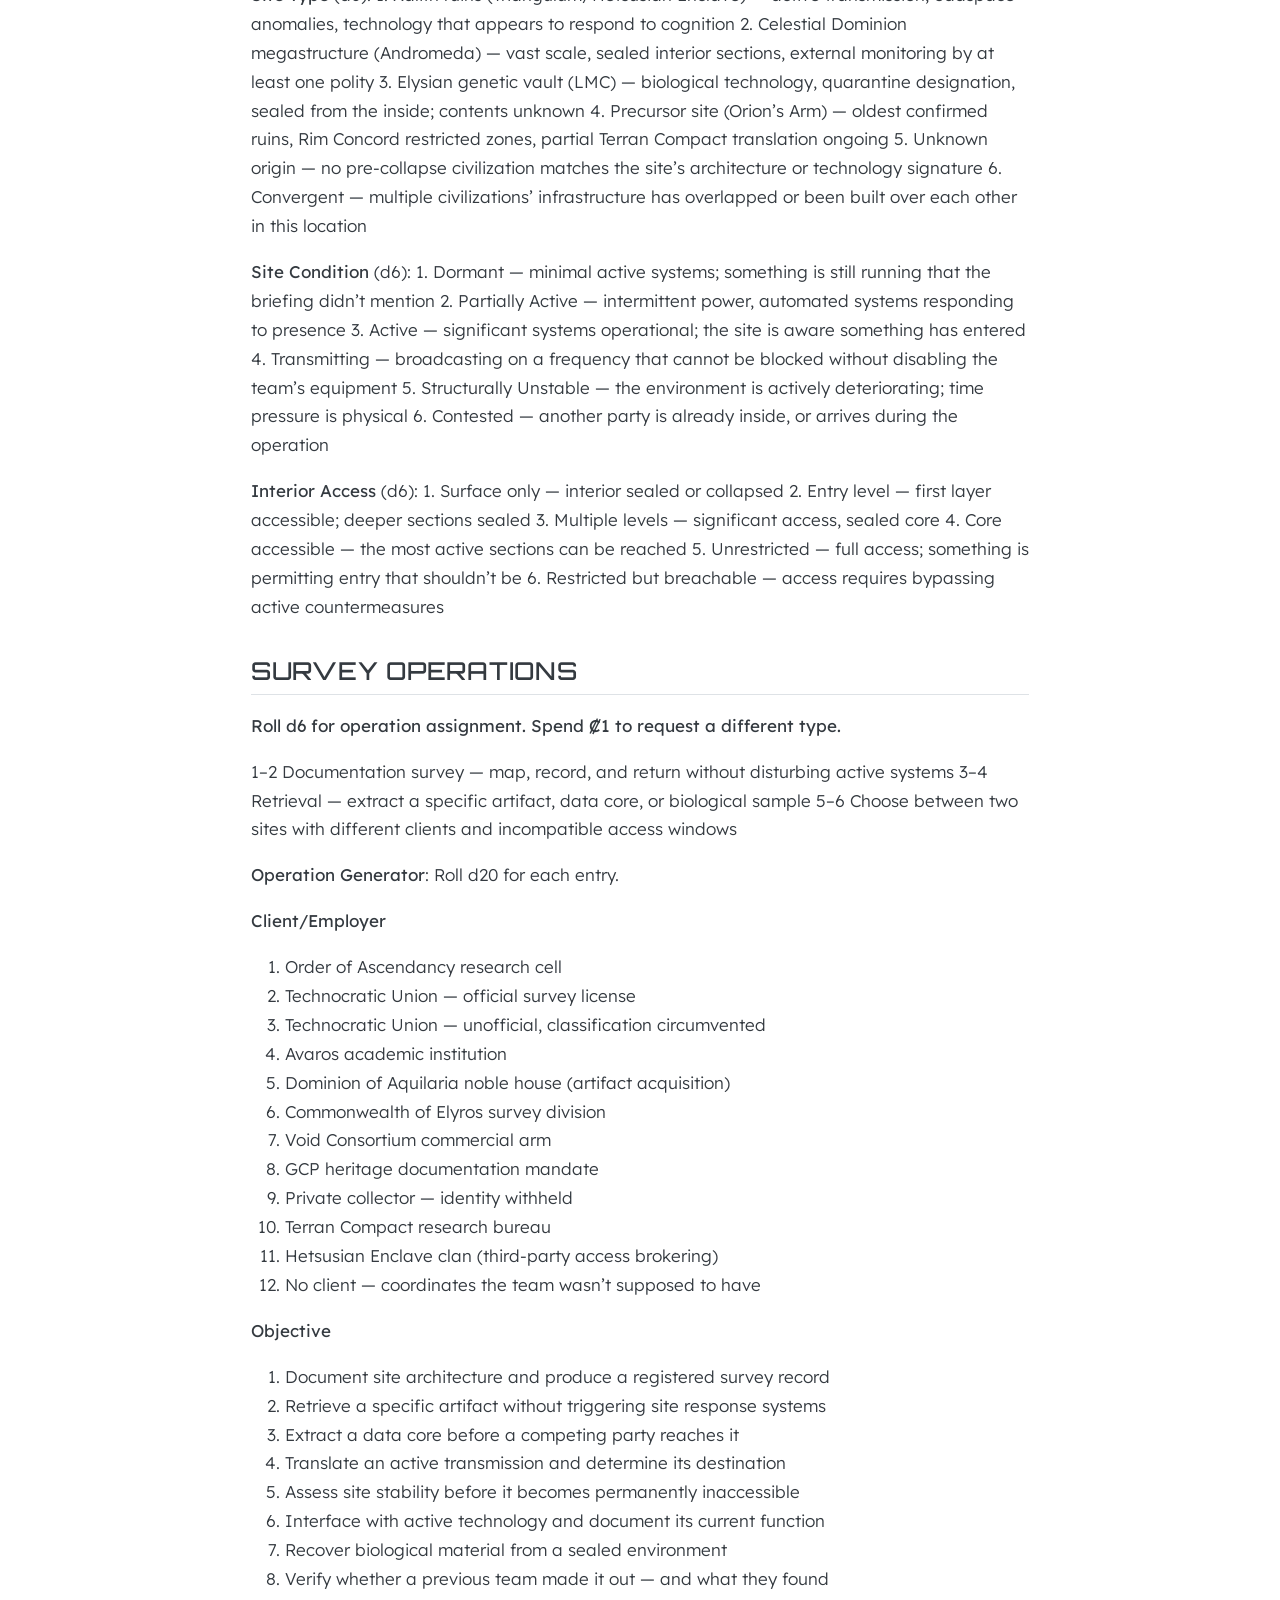
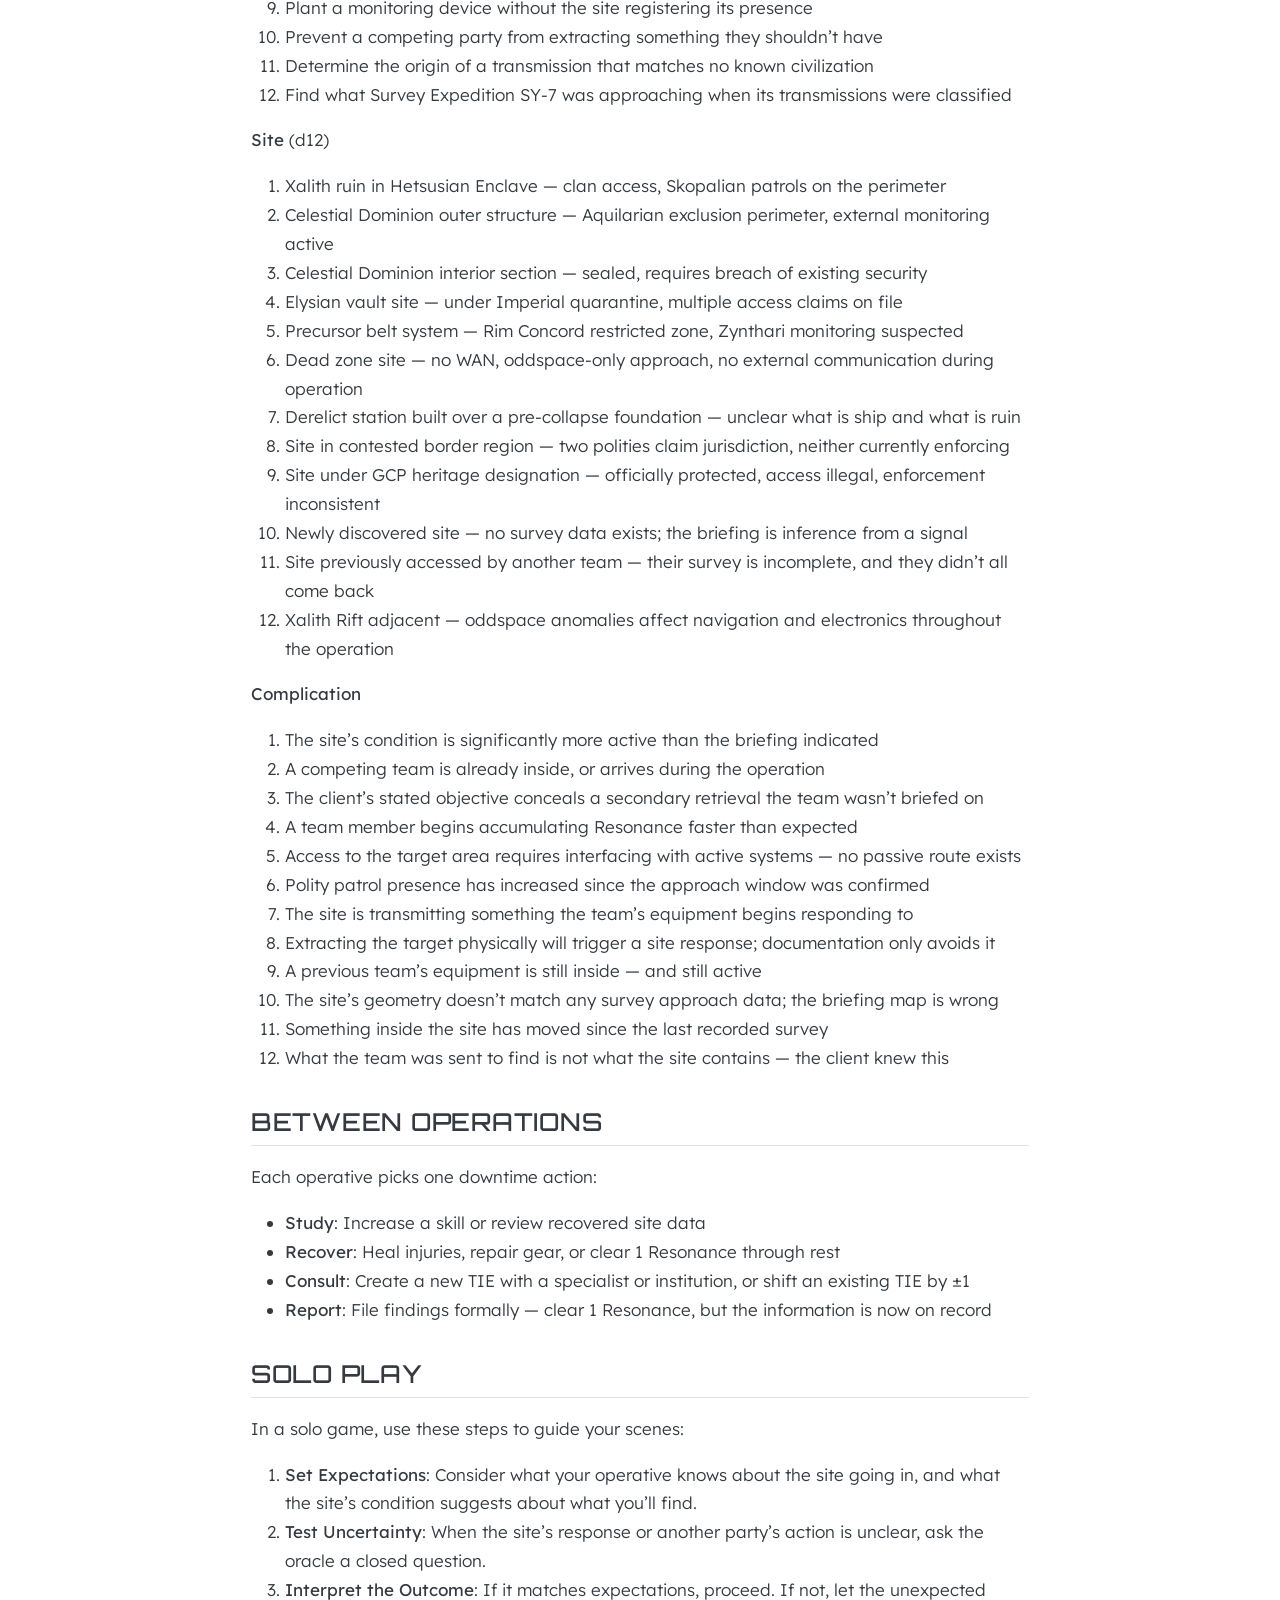
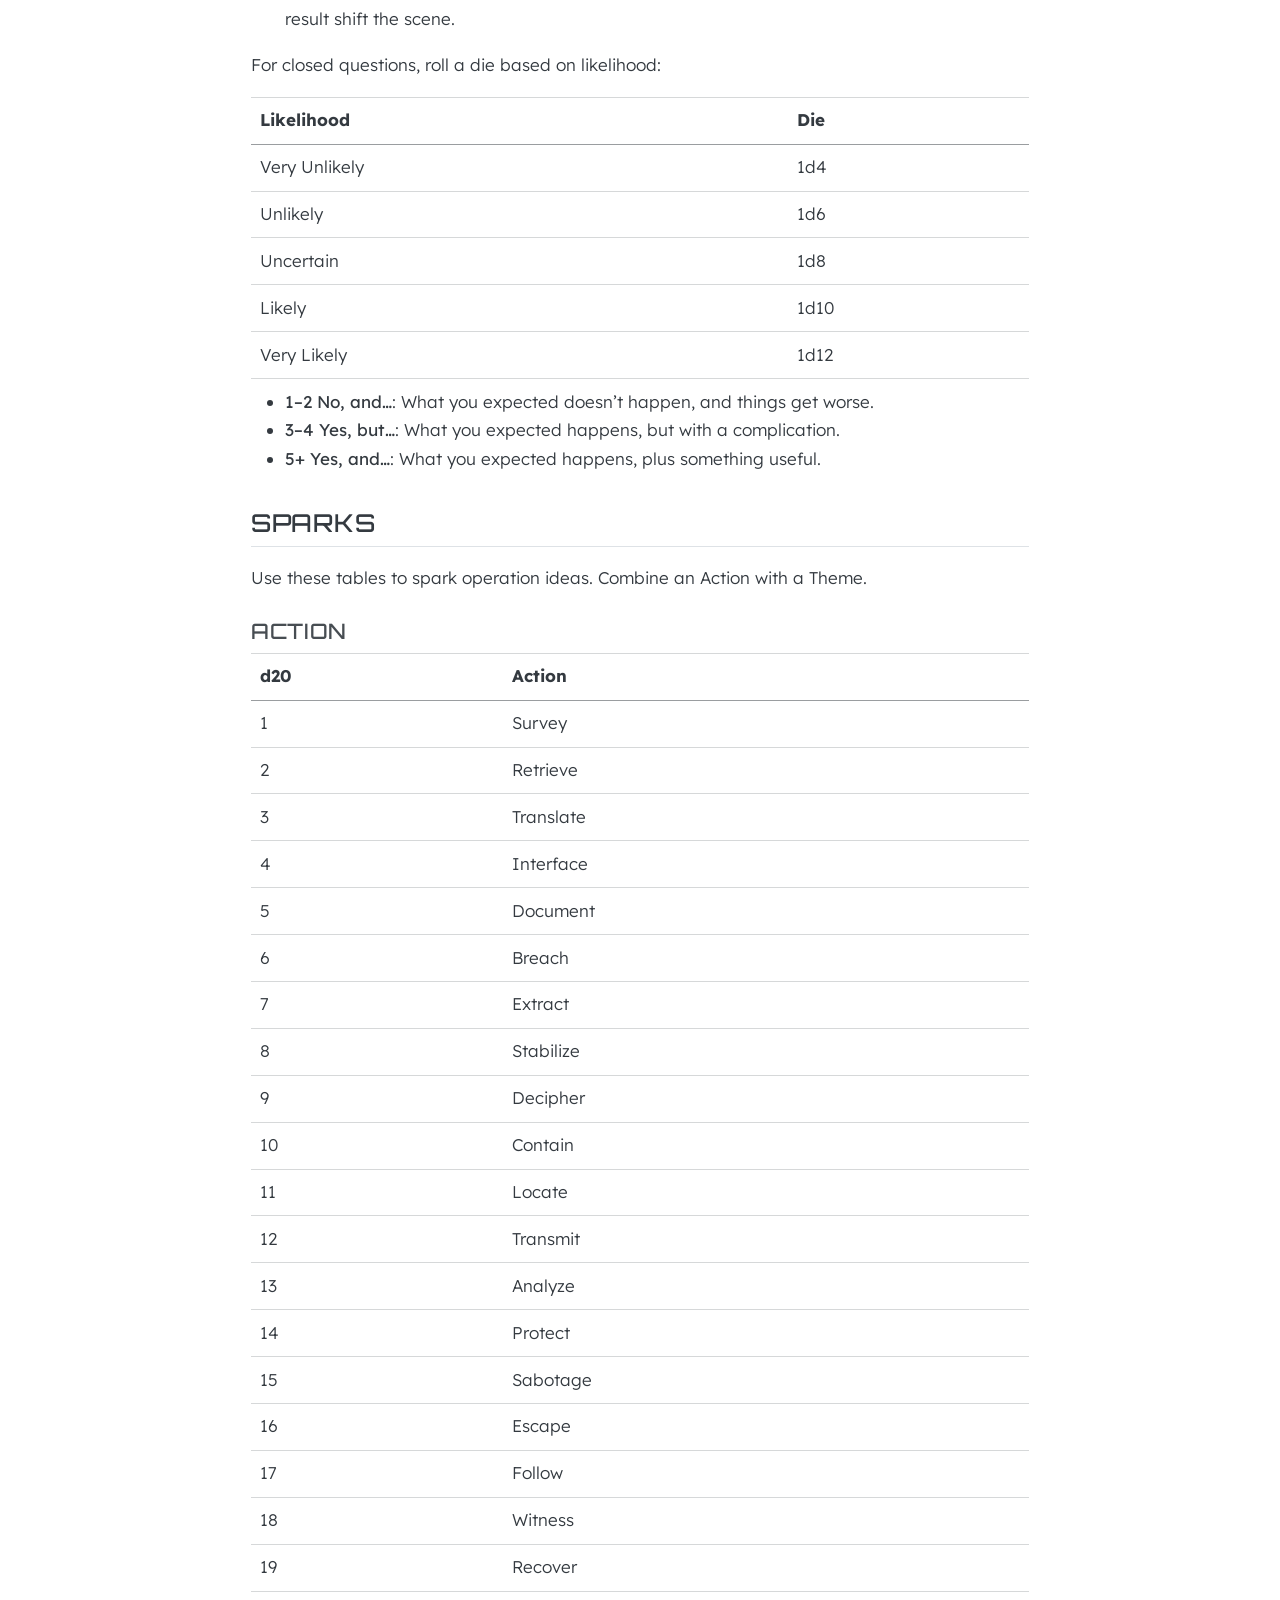
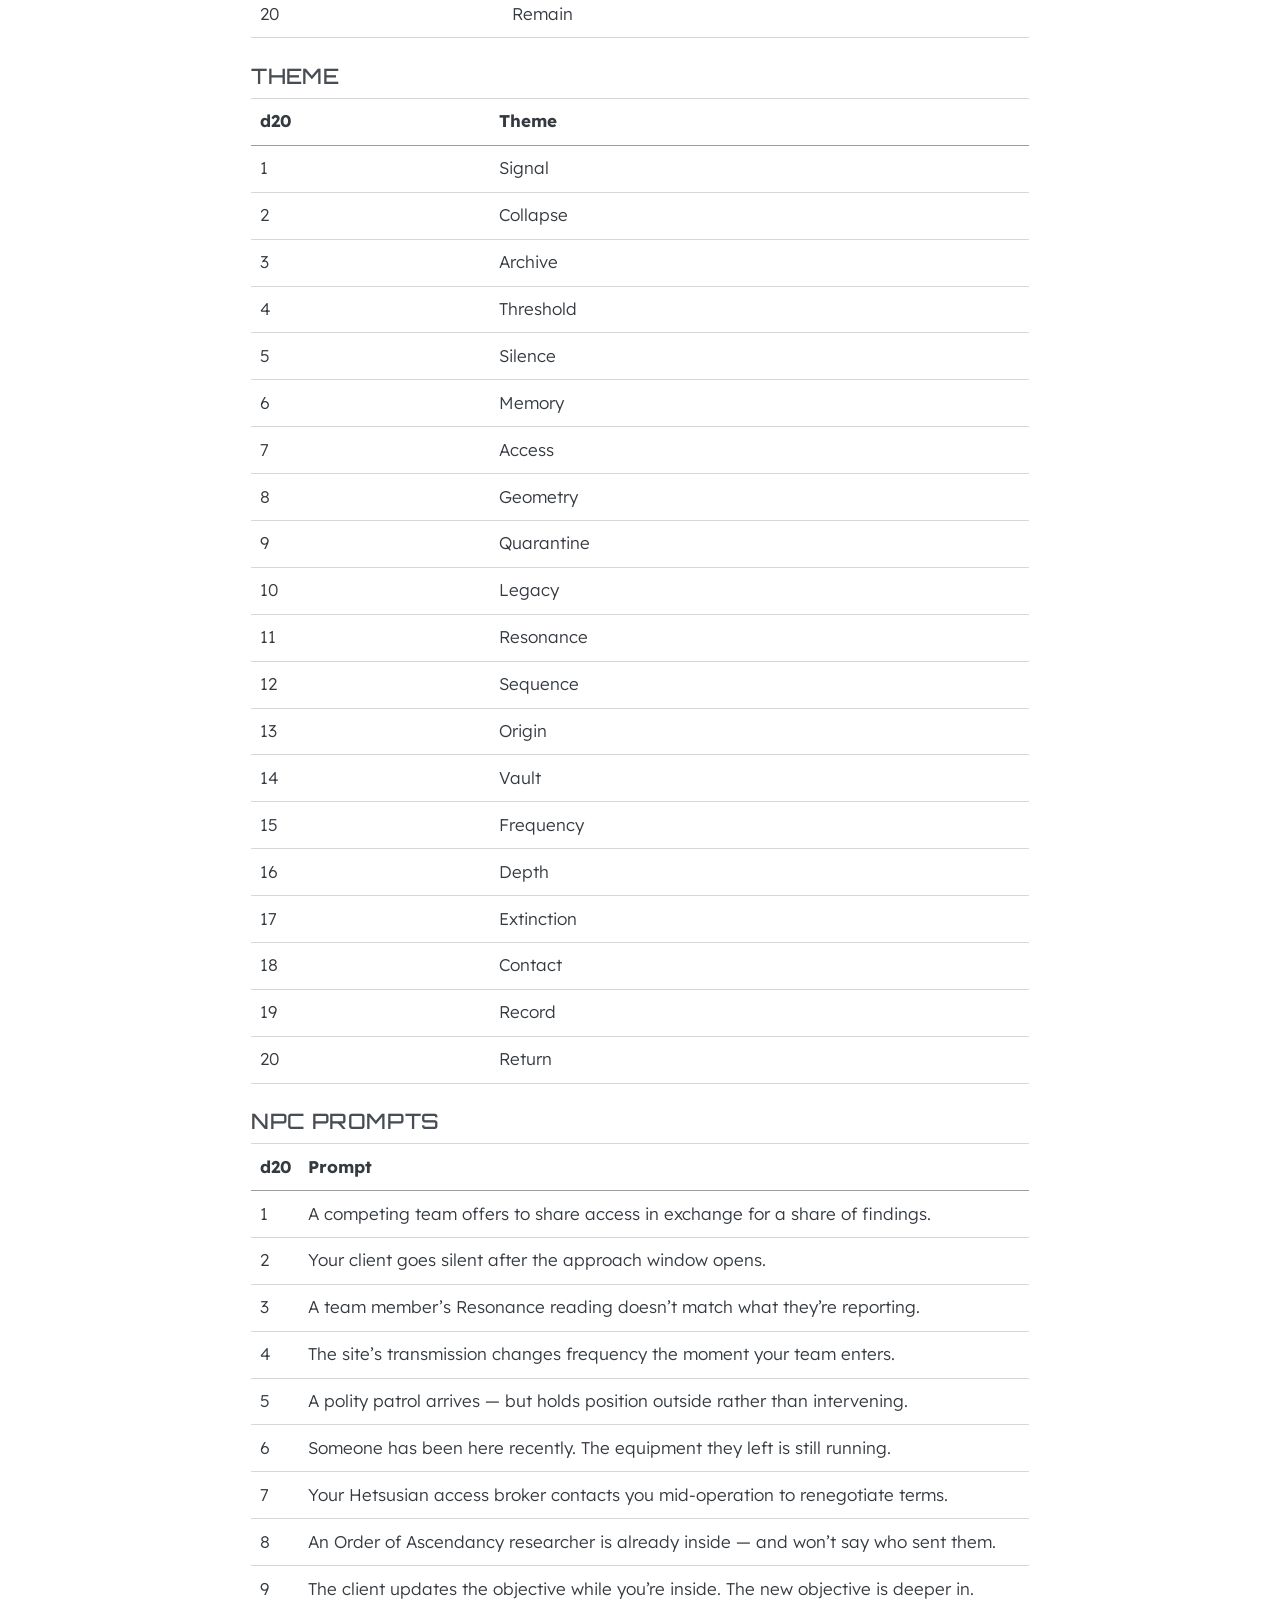
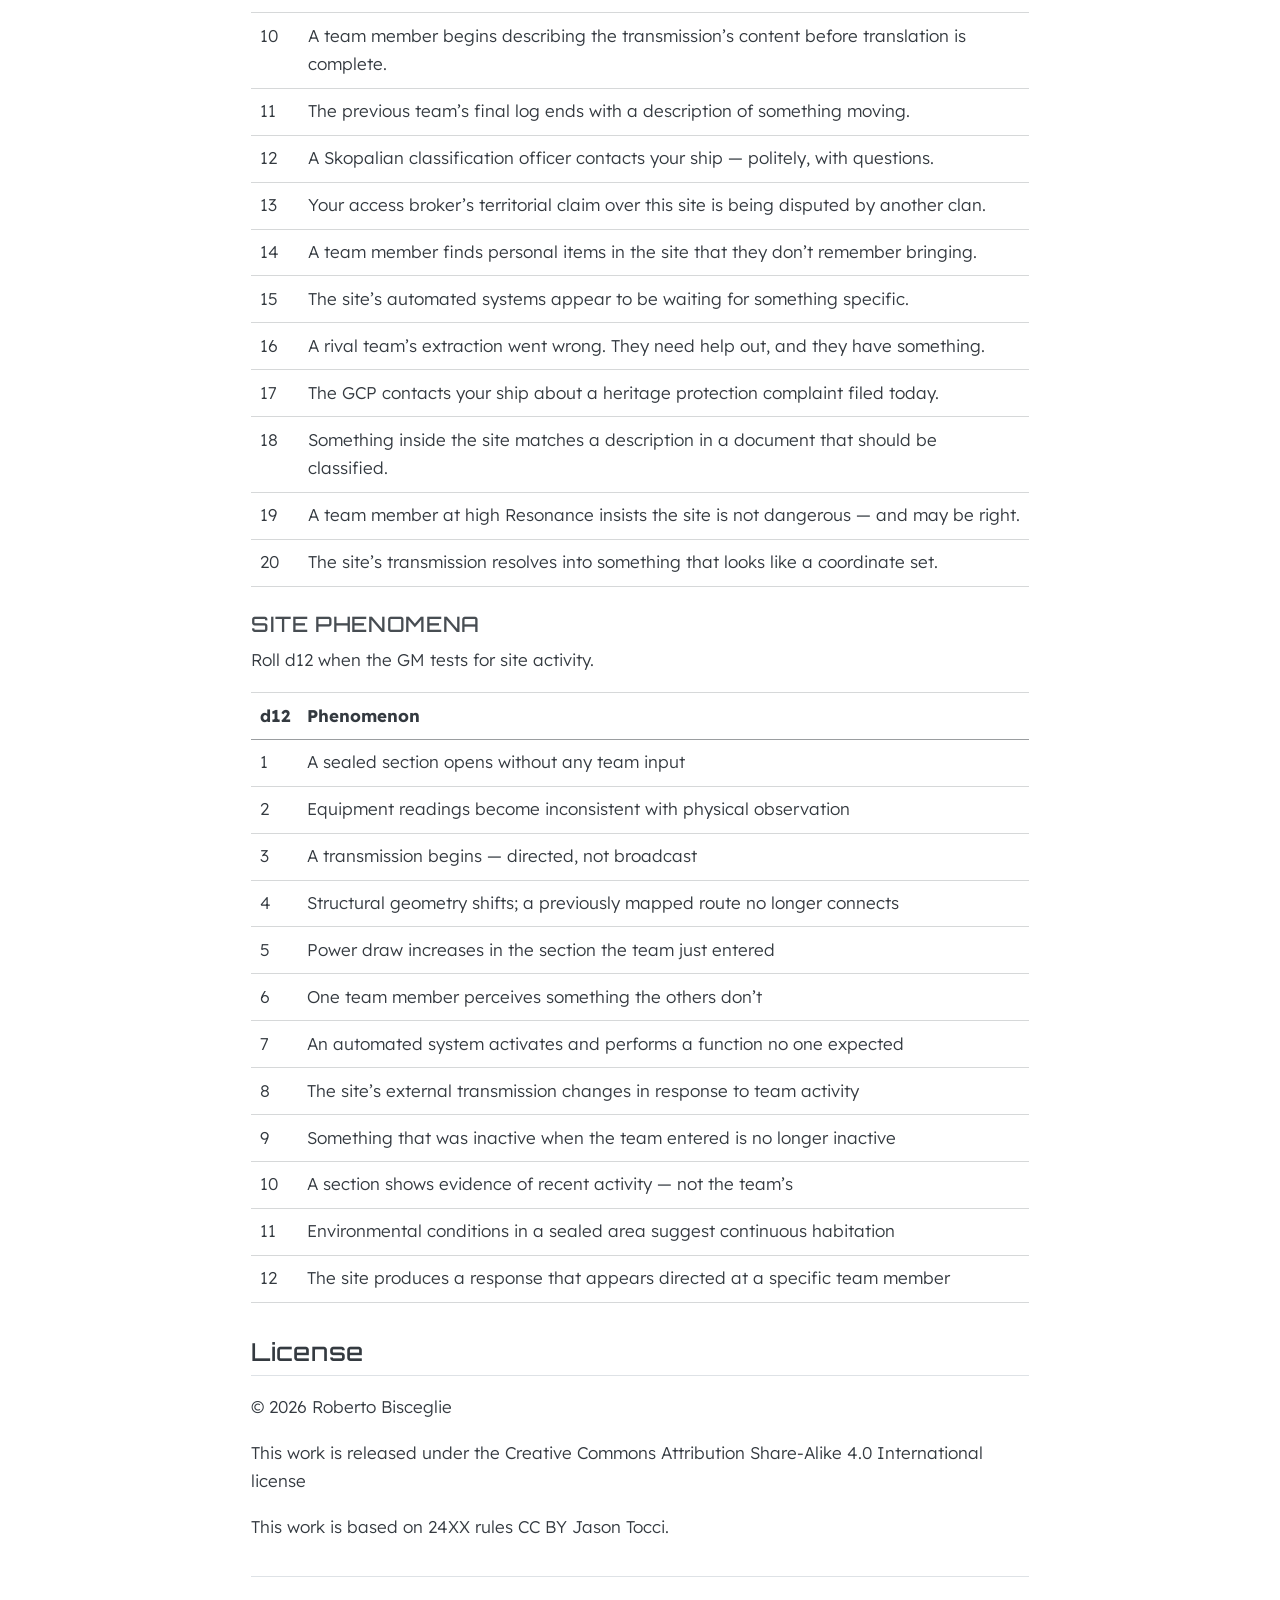
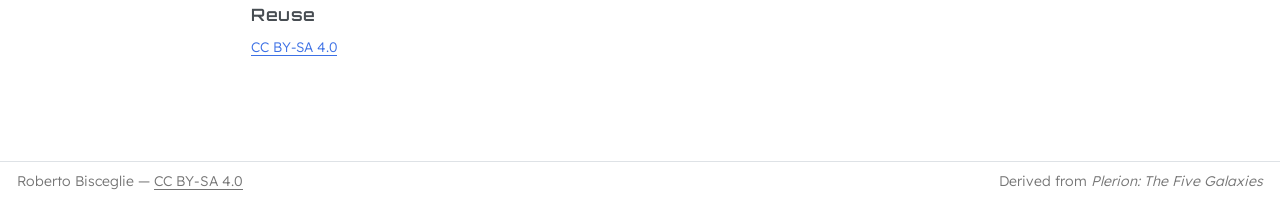
==== commit bc4b83fe: "Built site for gh-pages" ====
--- a/74xx_cold_signal.html
+++ b/74xx_cold_signal.html
@@ -424,7 +424,7 @@
   <li><a href="#sparks" id="toc-sparks" class="nav-link" data-scroll-target="#sparks">SPARKS</a></li>
   <li><a href="#license" id="toc-license" class="nav-link" data-scroll-target="#license">License</a></li>
   </ul>
-<div class="toc-actions"><ul><li><a href="https://github.com/zeruhur/the_five_galaxies/issues/new" class="toc-action"><i class="bi bi-github"></i>Report an issue</a></li></ul></div><div class="quarto-alternate-formats"><h2>Other Formats</h2><ul><li><a href="74xx_cold_signal.pdf"><i class="bi bi-file-pdf"></i>Typst</a></li><li><a href="74xx_cold_signal.odt"><i class="bi bi-file"></i>OpenOffice</a></li><li><a href="74xx_cold_signal.epub"><i class="bi bi-file"></i>ePub</a></li><li><a href="74xx_cold_signal-gfm.md"><i class="bi bi-file-code"></i>Github (GFM)</a></li></ul></div></nav>
+<div class="toc-actions"><ul><li><a href="https://github.com/zeruhur/the_five_galaxies/issues/new" class="toc-action"><i class="bi bi-github"></i>Report an issue</a></li></ul></div><div class="quarto-alternate-formats"><h2>Other Formats</h2><ul><li><a href="74xx_cold_signal.pdf"><i class="bi bi-file-pdf"></i>PDF</a></li><li><a href="74xx_cold_signal.odt"><i class="bi bi-file"></i>OpenOffice</a></li><li><a href="74xx_cold_signal.epub"><i class="bi bi-file"></i>ePub</a></li><li><a href="74xx_cold_signal-gfm.md"><i class="bi bi-file-code"></i>Github (GFM)</a></li></ul></div></nav>
     </div>
 <!-- main -->
 <main class="content" id="quarto-document-content">
